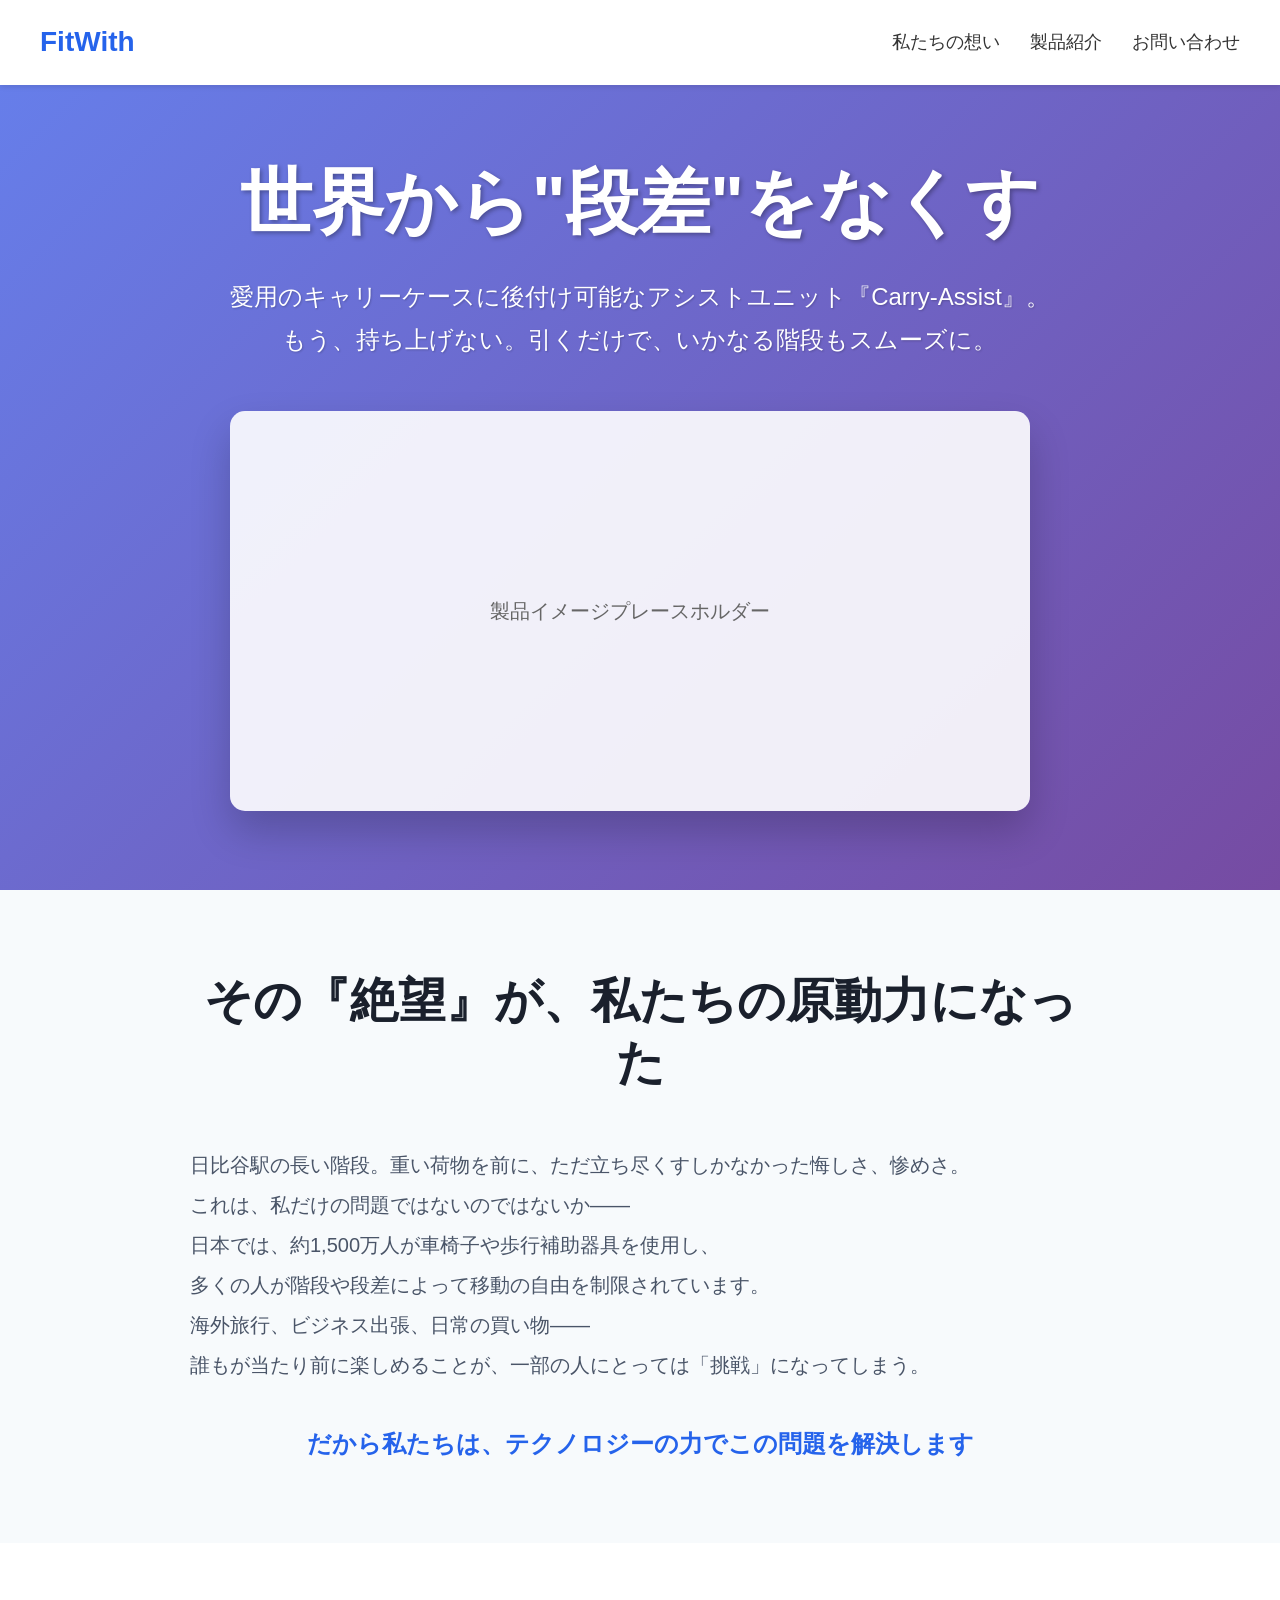
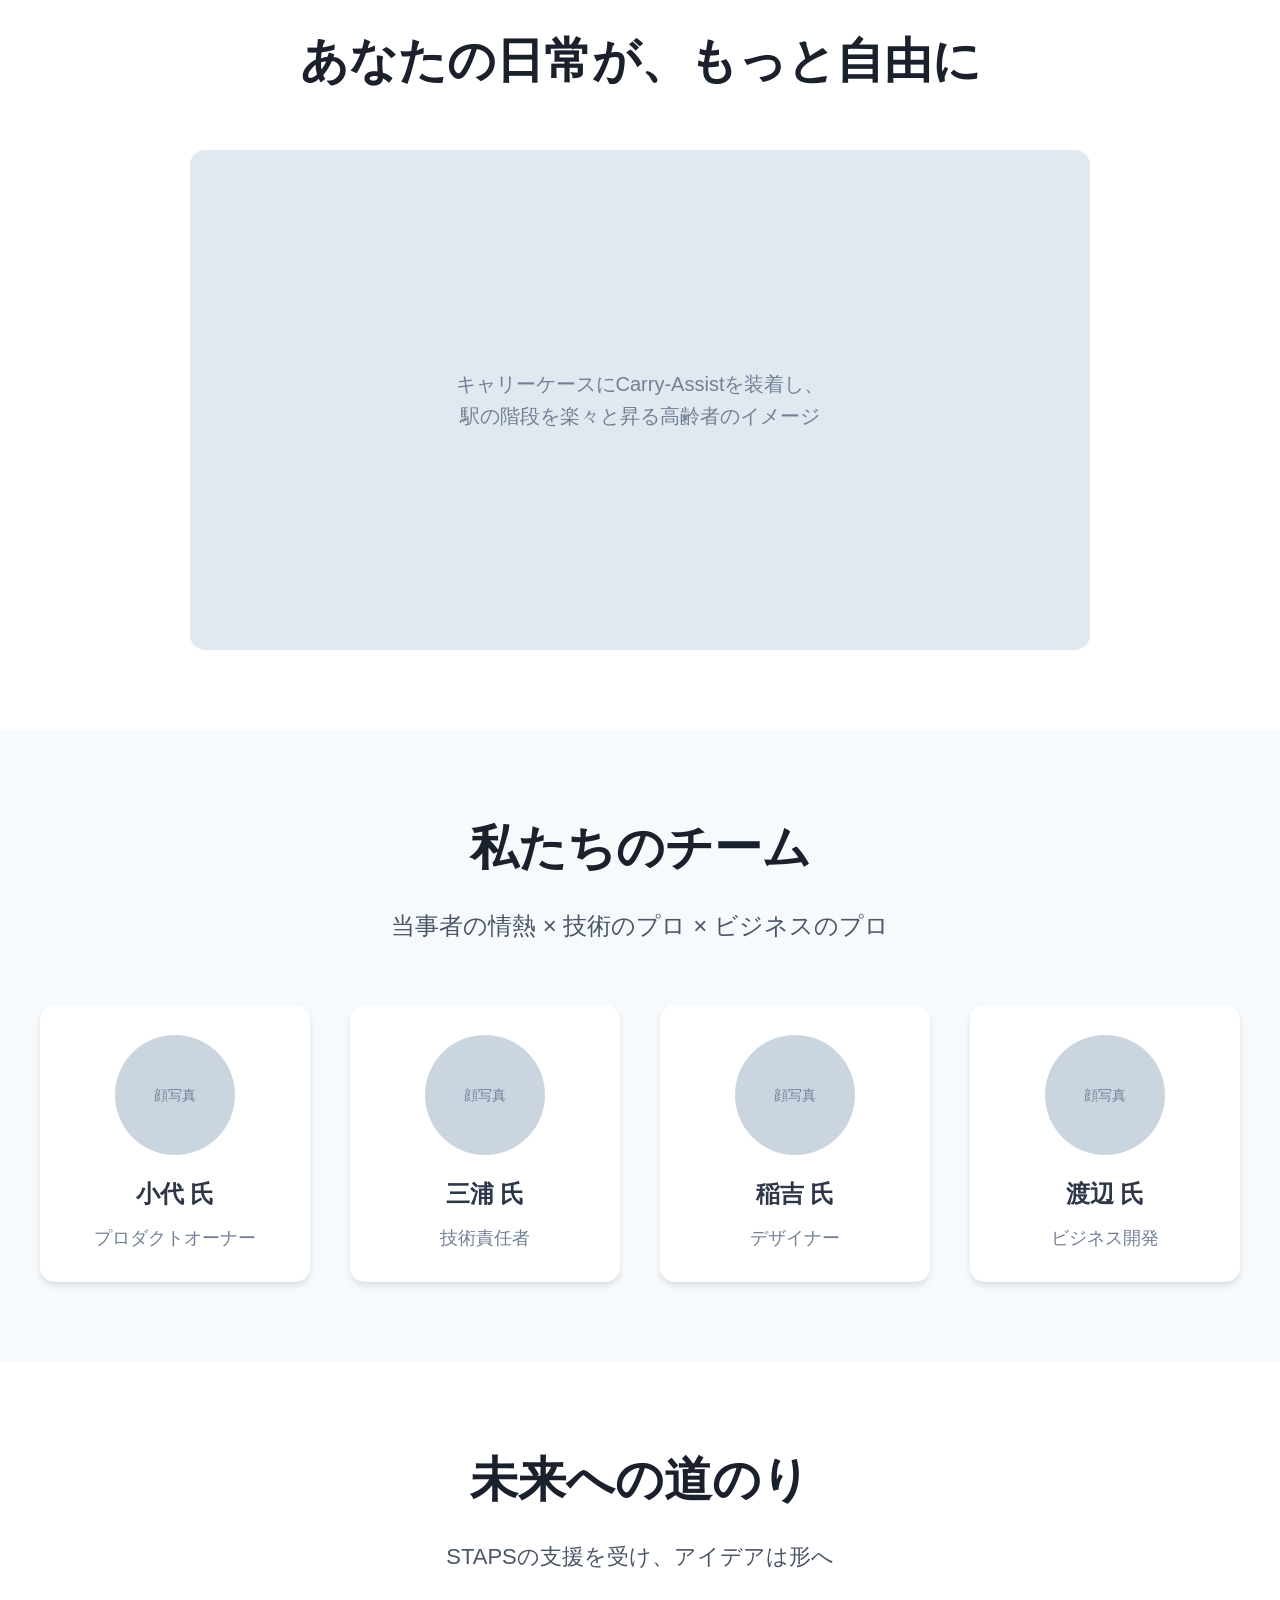
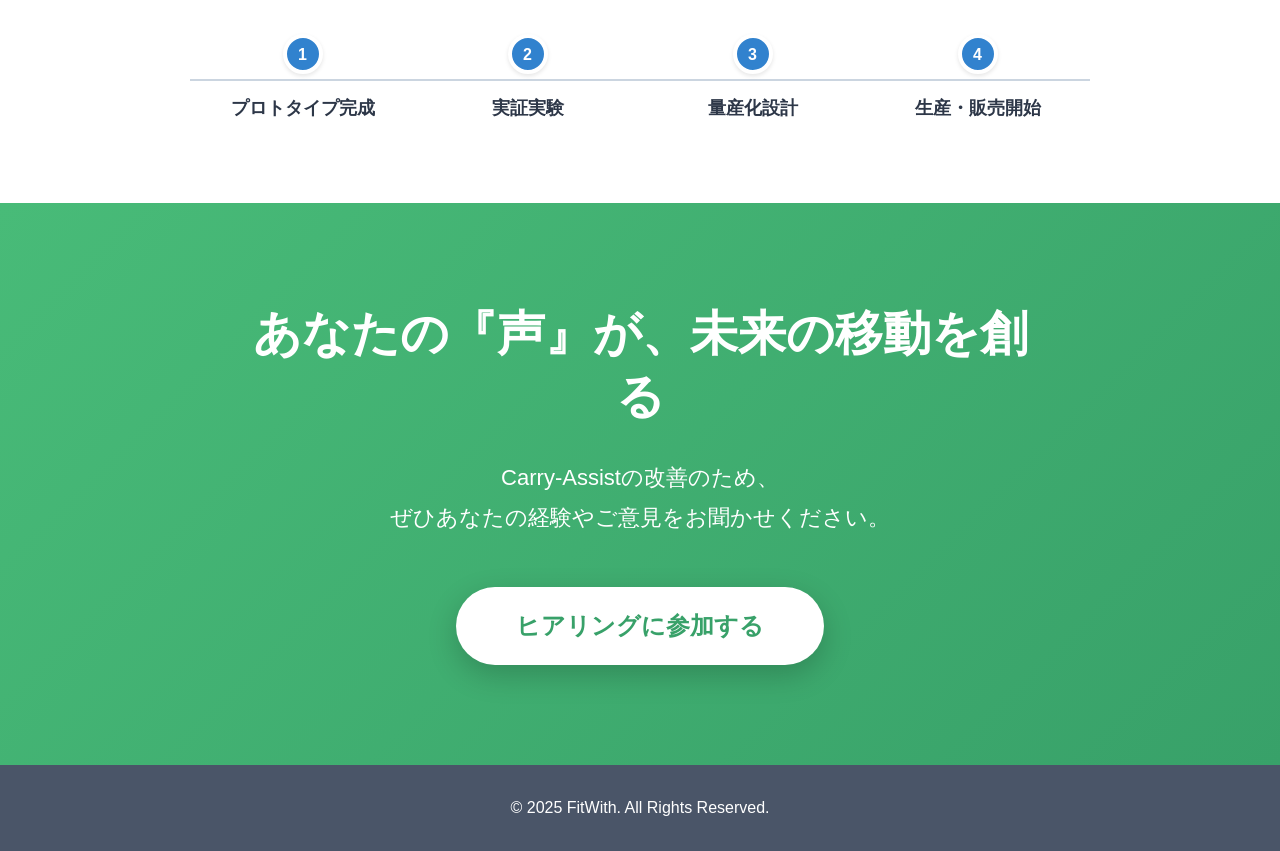
==== index.html @ 99dbca78 "初回コミット: FitWith Carry-Assistプロトタイプサイト完成 - ペーパープロトタイピング用の静的HTMLサイトを作成 - 9つのセクションを実装（ヒーロー、課題提起、使用イメージ、" ====
<!DOCTYPE html>
<html lang="ja">
<head>
    <meta charset="UTF-8">
    <meta name="viewport" content="width=device-width, initial-scale=1.0">
    <meta name="description" content="FitWith Carry-Assist - 階段や段差の移動を安全にサポートする革新的なソリューション">
    <meta name="keywords" content="FitWith, Carry-Assist, バリアフリー, 段差解消, 車椅子サポート">
    <title>FitWith - 世界から"段差"をなくす</title>
    
    <style>
        /* リセットCSS */
        * {
            margin: 0;
            padding: 0;
            box-sizing: border-box;
        }
        
        body {
            font-family: 'Helvetica Neue', Arial, 'Hiragino Sans', sans-serif;
            line-height: 1.6;
            color: #333;
        }
        
        /* ヘッダースタイル */
        header {
            background-color: #ffffff;
            padding: 20px 40px;
            box-shadow: 0 2px 5px rgba(0, 0, 0, 0.1);
            position: fixed;
            width: 100%;
            top: 0;
            z-index: 1000;
        }
        
        .header-container {
            max-width: 1200px;
            margin: 0 auto;
            display: flex;
            justify-content: space-between;
            align-items: center;
        }
        
        .logo {
            font-size: 28px;
            font-weight: bold;
            color: #2563eb;
            text-decoration: none;
        }
        
        nav ul {
            list-style: none;
            display: flex;
            gap: 30px;
        }
        
        nav a {
            text-decoration: none;
            color: #333;
            font-size: 18px;
            transition: color 0.3s;
        }
        
        nav a:hover {
            color: #2563eb;
        }
        
        /* メインコンテンツの余白（ヘッダー分） */
        main {
            margin-top: 80px;
        }
        
        /* フッタースタイル */
        footer {
            background-color: #4a5568;
            color: #ffffff;
            text-align: center;
            padding: 30px 20px;
            font-size: 16px;
        }
        
        /* ヒーローセクションスタイル */
        .hero {
            min-height: 90vh;
            display: flex;
            flex-direction: column;
            justify-content: center;
            align-items: center;
            text-align: center;
            padding: 60px 20px;
            background: linear-gradient(135deg, #667eea 0%, #764ba2 100%);
            position: relative;
            overflow: hidden;
        }
        
        .hero-content {
            max-width: 900px;
            z-index: 2;
            position: relative;
        }
        
        .hero-title {
            font-size: 72px;
            font-weight: bold;
            color: #ffffff;
            margin-bottom: 30px;
            line-height: 1.2;
            text-shadow: 2px 2px 4px rgba(0, 0, 0, 0.3);
        }
        
        .hero-subtitle {
            font-size: 24px;
            color: #ffffff;
            line-height: 1.8;
            margin-bottom: 50px;
            text-shadow: 1px 1px 2px rgba(0, 0, 0, 0.2);
        }
        
        .hero-image {
            width: 100%;
            max-width: 800px;
            height: 400px;
            background-color: rgba(255, 255, 255, 0.9);
            border-radius: 15px;
            display: flex;
            align-items: center;
            justify-content: center;
            font-size: 20px;
            color: #666;
            box-shadow: 0 20px 40px rgba(0, 0, 0, 0.2);
        }
        
        /* 課題提起セクションスタイル */
        .problem {
            padding: 80px 20px;
            background-color: #f7fafc;
        }
        
        .problem-container {
            max-width: 900px;
            margin: 0 auto;
            text-align: center;
        }
        
        .problem-title {
            font-size: 48px;
            font-weight: bold;
            color: #1a202c;
            margin-bottom: 50px;
            line-height: 1.3;
        }
        
        .problem-story {
            font-size: 20px;
            line-height: 2;
            color: #4a5568;
            margin-bottom: 30px;
            text-align: left;
        }
        
        .problem-highlight {
            font-size: 24px;
            font-weight: bold;
            color: #2563eb;
            margin-top: 40px;
            text-align: center;
        }
        
        /* レスポンシブデザイン */
        @media (max-width: 768px) {
            .header-container {
                flex-direction: column;
                gap: 15px;
            }
            
            nav ul {
                flex-direction: column;
                text-align: center;
                gap: 15px;
            }
            
            main {
                margin-top: 150px;
            }
            
            .hero-title {
                font-size: 42px;
            }
            
            .hero-subtitle {
                font-size: 18px;
            }
            
            .hero-image {
                height: 250px;
            }
            
            .problem-title {
                font-size: 32px;
            }
            
            .problem-story {
                font-size: 18px;
            }
            
            .problem-highlight {
                font-size: 20px;
            }
        }
        
        /* 使用イメージセクションスタイル */
        .usage {
            padding: 80px 20px;
            background-color: #ffffff;
        }
        
        .usage-container {
            max-width: 1000px;
            margin: 0 auto;
            text-align: center;
        }
        
        .usage-title {
            font-size: 48px;
            font-weight: bold;
            color: #1a202c;
            margin-bottom: 50px;
        }
        
        .usage-image {
            width: 100%;
            max-width: 900px;
            height: 500px;
            background-color: #e2e8f0;
            border-radius: 15px;
            display: flex;
            align-items: center;
            justify-content: center;
            font-size: 20px;
            color: #718096;
            margin: 0 auto;
        }
        
        /* チーム紹介セクションスタイル */
        .team {
            padding: 80px 20px;
            background-color: #f7fafc;
        }
        
        .team-container {
            max-width: 1200px;
            margin: 0 auto;
            text-align: center;
        }
        
        .team-title {
            font-size: 48px;
            font-weight: bold;
            color: #1a202c;
            margin-bottom: 20px;
        }
        
        .team-subtitle {
            font-size: 24px;
            color: #4a5568;
            margin-bottom: 60px;
        }
        
        .team-members {
            display: grid;
            grid-template-columns: repeat(auto-fit, minmax(250px, 1fr));
            gap: 40px;
            justify-content: center;
        }
        
        .member-card {
            background-color: #ffffff;
            padding: 30px 20px;
            border-radius: 15px;
            box-shadow: 0 4px 6px rgba(0, 0, 0, 0.1);
            transition: transform 0.3s;
        }
        
        .member-card:hover {
            transform: translateY(-5px);
        }
        
        .member-photo {
            width: 120px;
            height: 120px;
            background-color: #cbd5e0;
            border-radius: 50%;
            margin: 0 auto 20px;
            display: flex;
            align-items: center;
            justify-content: center;
            font-size: 14px;
            color: #718096;
        }
        
        .member-name {
            font-size: 24px;
            font-weight: bold;
            color: #2d3748;
            margin-bottom: 10px;
        }
        
        .member-role {
            font-size: 18px;
            color: #718096;
        }
        
        /* レスポンシブデザイン追加 */
        @media (max-width: 768px) {
            .usage-title,
            .team-title {
                font-size: 32px;
            }
            
            .usage-image {
                height: 300px;
            }
            
            .team-subtitle {
                font-size: 20px;
            }
            
            .team-members {
                grid-template-columns: 1fr;
            }
        }
        
        /* ロードマップセクションスタイル */
        .roadmap {
            padding: 80px 20px;
            background-color: #ffffff;
        }
        
        .roadmap-container {
            max-width: 1000px;
            margin: 0 auto;
            text-align: center;
        }
        
        .roadmap-title {
            font-size: 48px;
            font-weight: bold;
            color: #1a202c;
            margin-bottom: 20px;
        }
        
        .roadmap-subtitle {
            font-size: 22px;
            color: #4a5568;
            margin-bottom: 60px;
        }
        
        .timeline {
            display: flex;
            justify-content: space-between;
            align-items: center;
            position: relative;
            max-width: 900px;
            margin: 0 auto;
        }
        
        .timeline::before {
            content: '';
            position: absolute;
            top: 50%;
            left: 0;
            right: 0;
            height: 2px;
            background-color: #cbd5e0;
            z-index: 0;
        }
        
        .timeline-item {
            flex: 1;
            text-align: center;
            position: relative;
            z-index: 1;
        }
        
        .timeline-dot {
            width: 40px;
            height: 40px;
            background-color: #3182ce;
            border-radius: 50%;
            margin: 0 auto 20px;
            display: flex;
            align-items: center;
            justify-content: center;
            color: white;
            font-weight: bold;
            border: 4px solid #ffffff;
            box-shadow: 0 2px 4px rgba(0, 0, 0, 0.1);
        }
        
        .timeline-label {
            font-size: 18px;
            font-weight: bold;
            color: #2d3748;
        }
        
        /* CTAセクションスタイル */
        .cta {
            padding: 100px 20px;
            background: linear-gradient(135deg, #48bb78 0%, #38a169 100%);
            text-align: center;
        }
        
        .cta-container {
            max-width: 800px;
            margin: 0 auto;
        }
        
        .cta-title {
            font-size: 48px;
            font-weight: bold;
            color: #ffffff;
            margin-bottom: 30px;
            line-height: 1.3;
        }
        
        .cta-message {
            font-size: 22px;
            color: #ffffff;
            margin-bottom: 50px;
            line-height: 1.8;
        }
        
        .cta-button {
            display: inline-block;
            padding: 20px 60px;
            background-color: #ffffff;
            color: #38a169;
            font-size: 24px;
            font-weight: bold;
            text-decoration: none;
            border-radius: 50px;
            box-shadow: 0 10px 30px rgba(0, 0, 0, 0.2);
            transition: all 0.3s;
        }
        
        .cta-button:hover {
            transform: translateY(-3px);
            box-shadow: 0 15px 40px rgba(0, 0, 0, 0.3);
        }
        
        /* レスポンシブデザイン追加 */
        @media (max-width: 768px) {
            .roadmap-title,
            .cta-title {
                font-size: 32px;
            }
            
            .timeline {
                flex-direction: column;
                gap: 40px;
            }
            
            .timeline::before {
                top: 0;
                bottom: 0;
                left: 50%;
                width: 2px;
                height: auto;
            }
            
            .cta-message {
                font-size: 18px;
            }
            
            .cta-button {
                font-size: 20px;
                padding: 16px 40px;
            }
        }
    </style>
</head>
<body>
    <!-- 1. ヘッダー: ロゴとシンプルなナビゲーション -->
    <header>
        <div class="header-container">
            <a href="#" class="logo">FitWith</a>
            <nav>
                <ul>
                    <li><a href="#about">私たちの想い</a></li>
                    <li><a href="#product">製品紹介</a></li>
                    <li><a href="#contact">お問い合わせ</a></li>
                </ul>
            </nav>
        </div>
    </header>
    
    <main>
        <!-- 2. ヒーローセクション: 心を掴むキャッチコピーと製品コンセプトのビジュアル -->
        <section class="hero">
            <div class="hero-content">
                <h1 class="hero-title">世界から"段差"をなくす</h1>
                <p class="hero-subtitle">
                    愛用のキャリーケースに後付け可能なアシストユニット『Carry-Assist』。<br>
                    もう、持ち上げない。引くだけで、いかなる階段もスムーズに。
                </p>
                <div class="hero-image">
                    製品イメージプレースホルダー
                </div>
            </div>
        </section>
    
    <!-- 3. 課題提起セクション: 創業者の原体験を基に、ユーザーの共感を呼ぶストーリー -->
        <section class="problem" id="about">
            <div class="problem-container">
                <h2 class="problem-title">その『絶望』が、私たちの原動力になった</h2>
                <div class="problem-story">
                    <p>日比谷駅の長い階段。重い荷物を前に、ただ立ち尽くすしかなかった悔しさ、惨めさ。</p>
                    <p>これは、私だけの問題ではないのではないか――</p>
                    <p>日本では、約1,500万人が車椅子や歩行補助器具を使用し、</p>
                    <p>多くの人が階段や段差によって移動の自由を制限されています。</p>
                    <p>海外旅行、ビジネス出張、日常の買い物――</p>
                    <p>誰もが当たり前に楽しめることが、一部の人にとっては「挑戦」になってしまう。</p>
                </div>
                <p class="problem-highlight">だから私たちは、テクノロジーの力でこの問題を解決します</p>
            </div>
        </section>
    
    <!-- 4. ソリューション（製品紹介）セクション: 「Carry-Assist」の3つの主要な機能を分かりやすく紹介 -->
    
    <!-- 5. 使用イメージセクション: 製品がどのように使われるか想像できるイラストや画像の配置エリア -->
        <section class="usage">
            <div class="usage-container">
                <h2 class="usage-title">あなたの日常が、もっと自由に</h2>
                <div class="usage-image">
                    キャリーケースにCarry-Assistを装着し、<br>
                    駅の階段を楽々と昇る高齢者のイメージ
                </div>
            </div>
        </section>
    
    <!-- 6. チーム紹介セクション: プロジェクトチームの信頼性を示す -->
        <section class="team">
            <div class="team-container">
                <h2 class="team-title">私たちのチーム</h2>
                <p class="team-subtitle">当事者の情熱 × 技術のプロ × ビジネスのプロ</p>
                <div class="team-members">
                    <div class="member-card">
                        <div class="member-photo">顔写真</div>
                        <h3 class="member-name">小代 氏</h3>
                        <p class="member-role">プロダクトオーナー</p>
                    </div>
                    <div class="member-card">
                        <div class="member-photo">顔写真</div>
                        <h3 class="member-name">三浦 氏</h3>
                        <p class="member-role">技術責任者</p>
                    </div>
                    <div class="member-card">
                        <div class="member-photo">顔写真</div>
                        <h3 class="member-name">稲吉 氏</h3>
                        <p class="member-role">デザイナー</p>
                    </div>
                    <div class="member-card">
                        <div class="member-photo">顔写真</div>
                        <h3 class="member-name">渡辺 氏</h3>
                        <p class="member-role">ビジネス開発</p>
                    </div>
                </div>
            </div>
        </section>
    
    <!-- 7. ロードマップセクション: プロジェクトの将来性を示し、期待感を醸成する -->
        <section class="roadmap">
            <div class="roadmap-container">
                <h2 class="roadmap-title">未来への道のり</h2>
                <p class="roadmap-subtitle">STAPSの支援を受け、アイデアは形へ</p>
                <div class="timeline">
                    <div class="timeline-item">
                        <div class="timeline-dot">1</div>
                        <div class="timeline-label">プロトタイプ完成</div>
                    </div>
                    <div class="timeline-item">
                        <div class="timeline-dot">2</div>
                        <div class="timeline-label">実証実験</div>
                    </div>
                    <div class="timeline-item">
                        <div class="timeline-dot">3</div>
                        <div class="timeline-label">量産化設計</div>
                    </div>
                    <div class="timeline-item">
                        <div class="timeline-dot">4</div>
                        <div class="timeline-label">生産・販売開始</div>
                    </div>
                </div>
            </div>
        </section>
    
    <!-- 8. CTA（行動喚起）セクション: ユーザーヒアリングへの参加を促す -->
        <section class="cta" id="contact">
            <div class="cta-container">
                <h2 class="cta-title">あなたの『声』が、未来の移動を創る</h2>
                <p class="cta-message">
                    Carry-Assistの改善のため、<br>
                    ぜひあなたの経験やご意見をお聞かせください。
                </p>
                <a href="#" class="cta-button">ヒアリングに参加する</a>
            </div>
        </section>
    
    </main>
    
    <!-- 9. フッター: 基本情報の記載 -->
    <footer>
        <p>© 2025 FitWith. All Rights Reserved.</p>
    </footer>
    
</body>
</html>
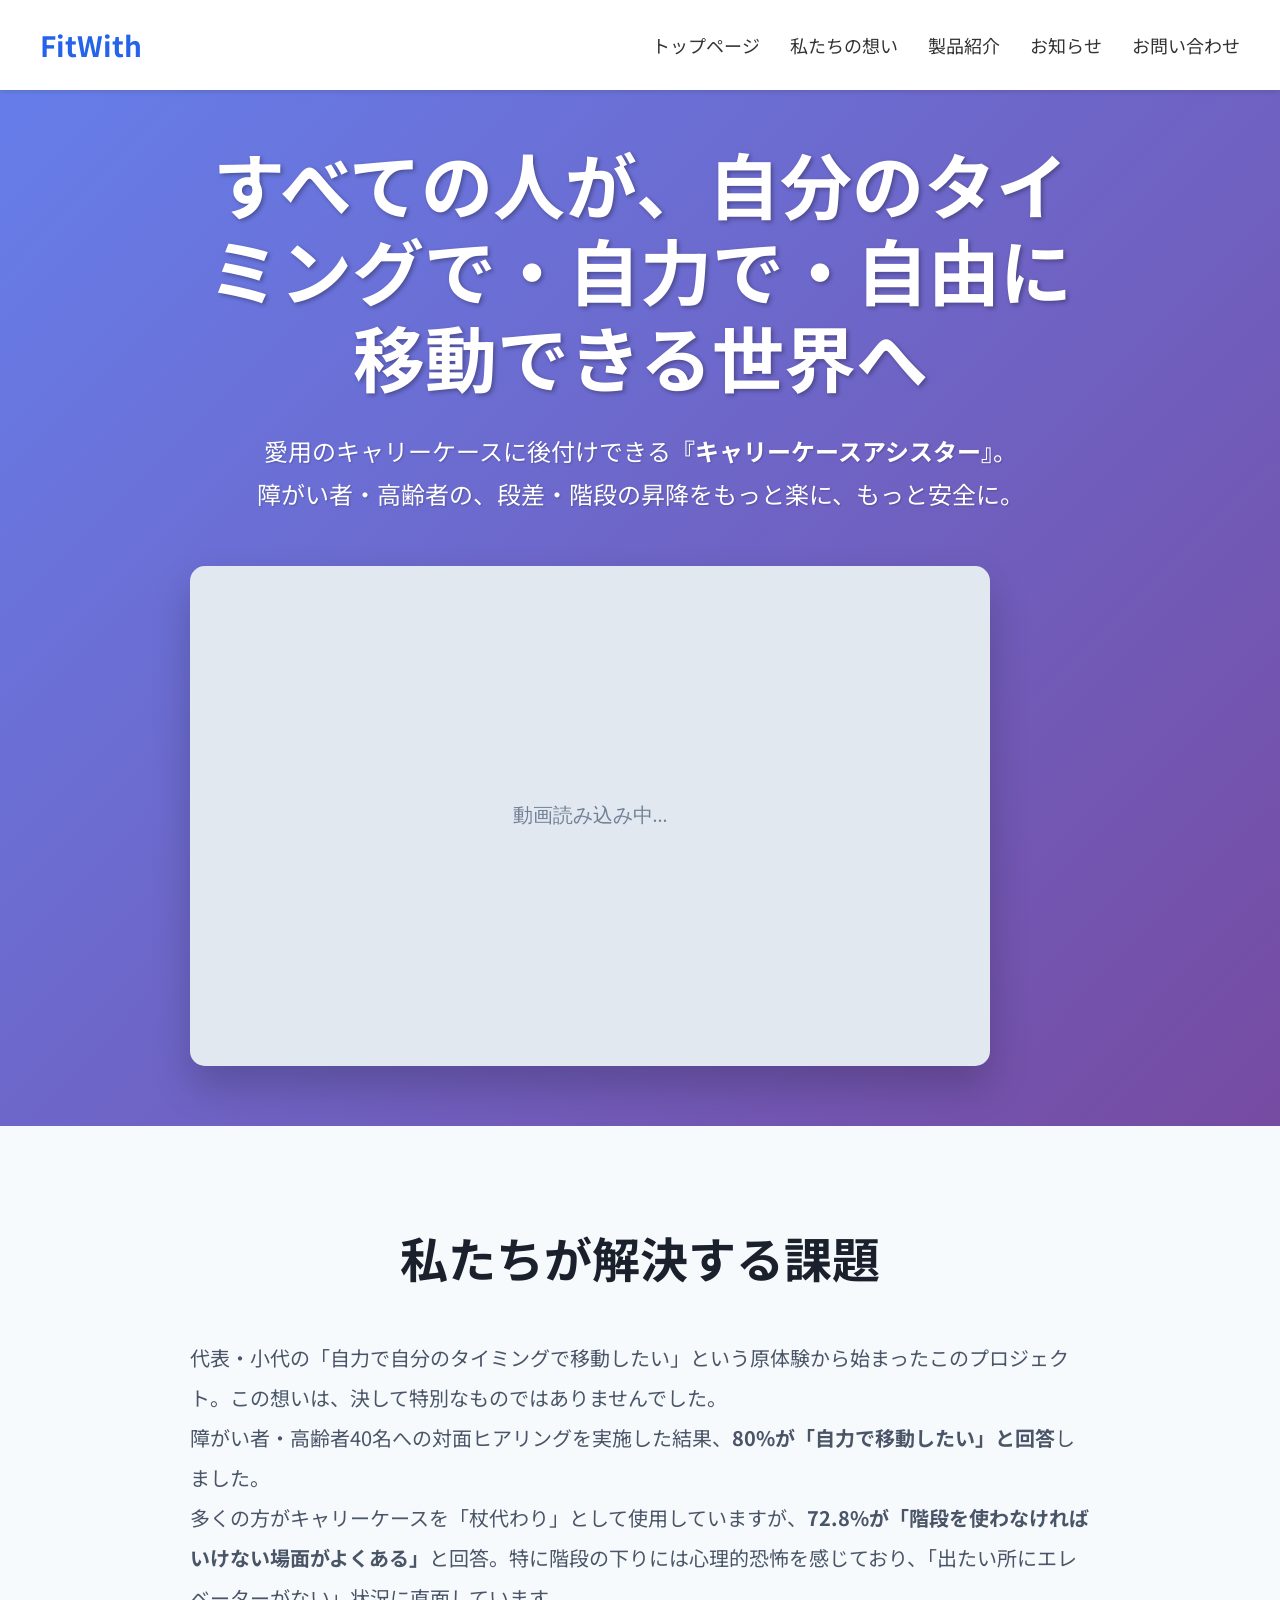
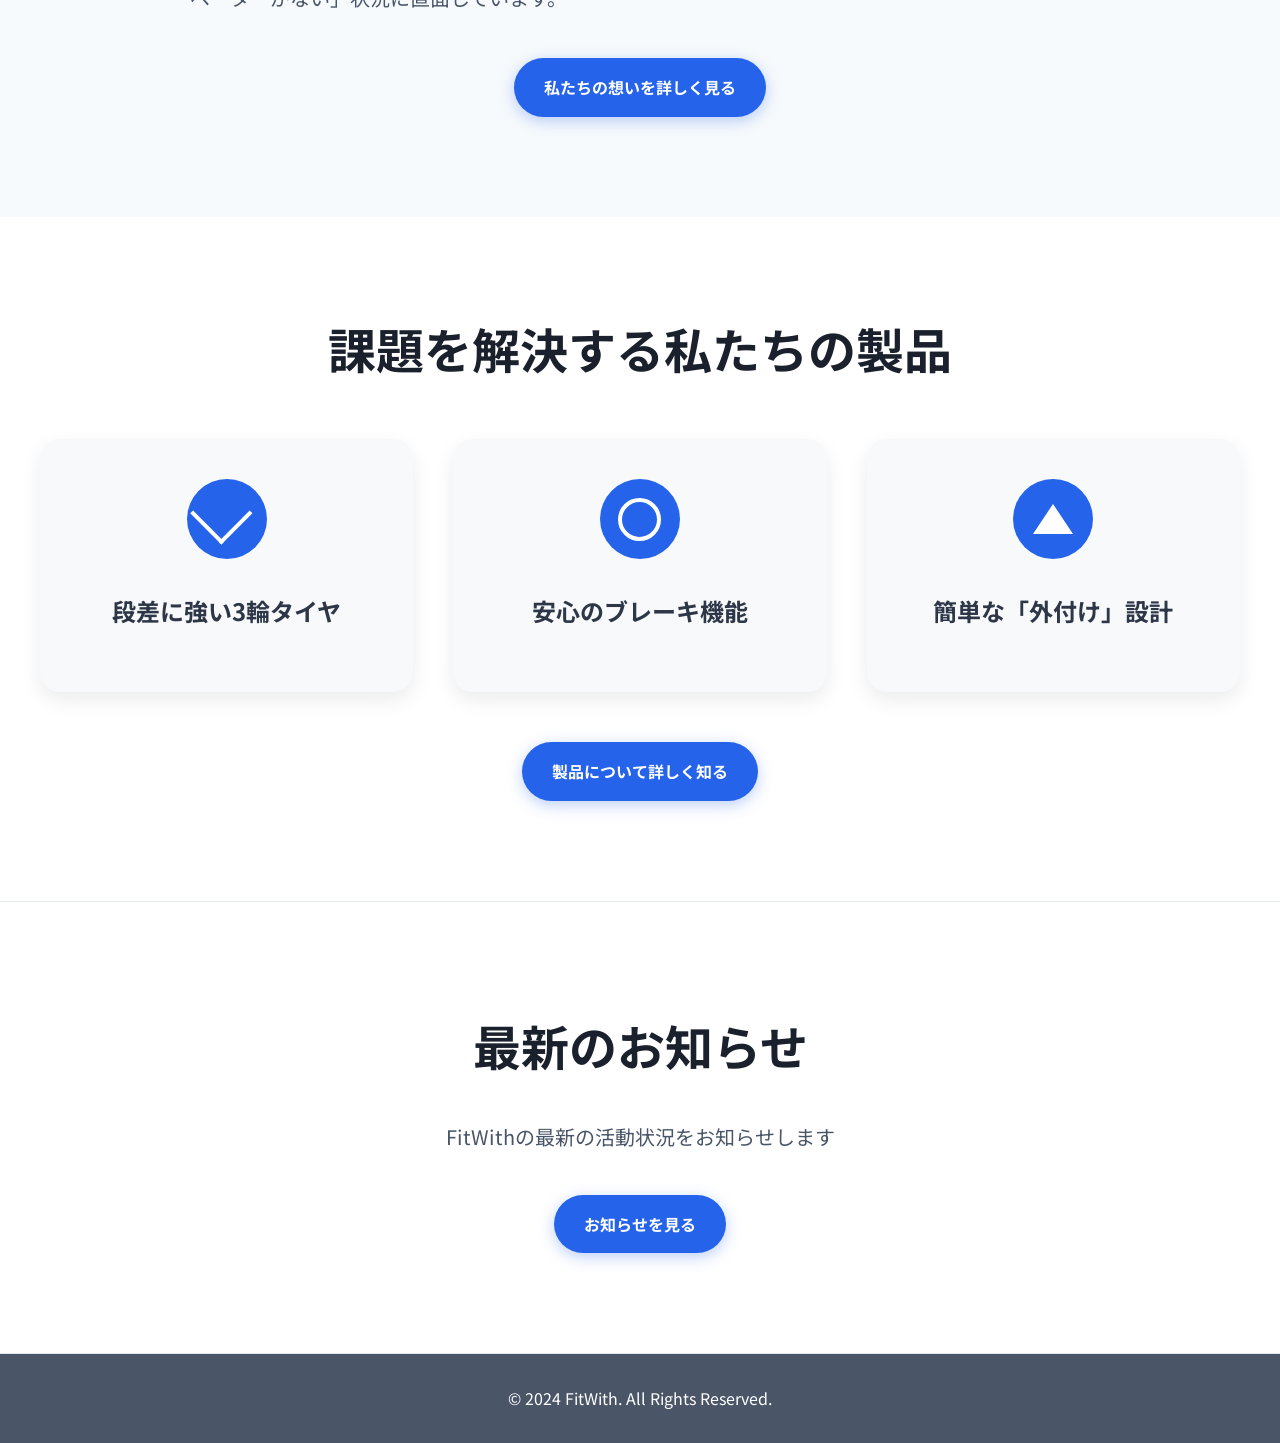
==== commit 914237af: "FitWithコーポレートサイト完全リニューアル: モダン5ページ構成に移行 ### 主要な更新内容 - **5ページ構成**: index.html + mission/product/news/c" ====
--- a/index.html
+++ b/index.html
@@ -5,7 +5,11 @@
     <meta name="viewport" content="width=device-width, initial-scale=1.0">
     <meta name="description" content="FitWith Carry-Assist - 階段や段差の移動を安全にサポートする革新的なソリューション">
     <meta name="keywords" content="FitWith, Carry-Assist, バリアフリー, 段差解消, 車椅子サポート">
-    <title>FitWith - 世界から"段差"をなくす</title>
+    <title>FitWith - すべての人が、自由に移動できる世界へ</title>
+
+    <link rel="preconnect" href="https://fonts.googleapis.com">
+    <link rel="preconnect" href="https://fonts.gstatic.com" crossorigin>
+    <link href="https://fonts.googleapis.com/css2?family=Noto+Sans+JP:wght@400;700&display=swap" rel="stylesheet">
     
     <style>
         /* リセットCSS */
@@ -16,9 +20,10 @@
         }
         
         body {
-            font-family: 'Helvetica Neue', Arial, 'Hiragino Sans', sans-serif;
-            line-height: 1.6;
+            font-family: 'Noto Sans JP', sans-serif;
+            line-height: 1.8;
             color: #333;
+            background-color: #ffffff;
         }
         
         /* ヘッダースタイル */
@@ -62,6 +67,14 @@
         
         nav a:hover {
             color: #2563eb;
+            transform: scale(1.05);
+        }
+
+        nav a {
+            text-decoration: none;
+            color: #333;
+            font-size: 18px;
+            transition: color 0.3s, transform 0.3s;
         }
         
         /* メインコンテンツの余白（ヘッダー分） */
@@ -131,7 +144,7 @@
         
         /* 課題提起セクションスタイル */
         .problem {
-            padding: 80px 20px;
+            padding: 100px 20px;
             background-color: #f7fafc;
         }
         
@@ -453,12 +466,12 @@
             .cta-title {
                 font-size: 32px;
             }
-            
+
             .timeline {
                 flex-direction: column;
                 gap: 40px;
             }
-            
+
             .timeline::before {
                 top: 0;
                 bottom: 0;
@@ -466,14 +479,215 @@
                 width: 2px;
                 height: auto;
             }
-            
+
             .cta-message {
                 font-size: 18px;
             }
-            
+
             .cta-button {
                 font-size: 20px;
                 padding: 16px 40px;
+            }
+        }
+
+        /* プロダクトセクションスタイル */
+        .product {
+            padding: 100px 20px;
+            background-color: #ffffff;
+        }
+
+        .product-container {
+            max-width: 1200px;
+            margin: 0 auto;
+            text-align: center;
+        }
+
+        .product-title {
+            font-size: 48px;
+            font-weight: bold;
+            color: #1a202c;
+            margin-bottom: 60px;
+            line-height: 1.3;
+        }
+
+        .product-features {
+            display: grid;
+            grid-template-columns: repeat(auto-fit, minmax(320px, 1fr));
+            gap: 40px;
+            margin: 0 auto;
+        }
+
+        .feature-card {
+            background-color: #f8f9fa;
+            padding: 40px 30px;
+            border-radius: 20px;
+            box-shadow: 0 8px 20px rgba(0, 0, 0, 0.08);
+            transition: transform 0.3s, box-shadow 0.3s;
+        }
+
+        .feature-card:hover {
+            transform: translateY(-8px);
+            box-shadow: 0 12px 30px rgba(0, 0, 0, 0.12);
+        }
+
+        .feature-icon {
+            width: 80px;
+            height: 80px;
+            margin: 0 auto 30px;
+            display: flex;
+            align-items: center;
+            justify-content: center;
+            background-color: #2563eb;
+            border-radius: 50%;
+        }
+
+        .feature-icon-stairs::before {
+            content: '';
+            display: block;
+            width: 40px;
+            height: 40px;
+            border-left: 4px solid white;
+            border-bottom: 4px solid white;
+            transform: rotate(-45deg) translateY(-8px);
+        }
+
+        .feature-icon-attach::before {
+            content: '';
+            display: block;
+            width: 35px;
+            height: 35px;
+            border: 4px solid white;
+            border-radius: 50%;
+            position: relative;
+        }
+
+        .feature-icon-attach::after {
+            content: '';
+            display: block;
+            width: 20px;
+            height: 20px;
+            border: 4px solid white;
+            border-radius: 50%;
+            position: absolute;
+            right: -10px;
+            top: 7px;
+        }
+
+        .feature-icon-design::before {
+            content: '';
+            display: block;
+            width: 0;
+            height: 0;
+            border-left: 20px solid transparent;
+            border-right: 20px solid transparent;
+            border-bottom: 30px solid white;
+            position: relative;
+        }
+
+        .feature-icon-design::after {
+            content: '';
+            display: block;
+            width: 30px;
+            height: 4px;
+            background-color: white;
+            position: absolute;
+            bottom: -15px;
+            left: -15px;
+        }
+
+        .feature-title {
+            font-size: 24px;
+            font-weight: bold;
+            color: #2d3748;
+            margin-bottom: 20px;
+        }
+
+        .feature-description {
+            font-size: 18px;
+            line-height: 1.8;
+            color: #4a5568;
+        }
+
+        @media (max-width: 768px) {
+            .product-title {
+                font-size: 32px;
+            }
+
+            .product-features {
+                grid-template-columns: 1fr;
+            }
+
+            .feature-title {
+                font-size: 20px;
+            }
+
+            .feature-description {
+                font-size: 16px;
+            }
+        }
+
+        /* スクロールアニメーション */
+        .fade-in {
+            opacity: 0;
+            transform: translateY(30px);
+            transition: opacity 0.8s ease-out, transform 0.8s ease-out;
+        }
+        .fade-in.is-visible {
+            opacity: 1;
+            transform: translateY(0);
+        }
+
+        /* ニュースハイライトセクション */
+        .news-highlight {
+            padding: 100px 20px;
+            background-color: #ffffff;
+            border-top: 1px solid #e2e8f0;
+            border-bottom: 1px solid #e2e8f0;
+        }
+
+        /* 証言（お客様の声）セクションスタイル */
+        .testimonials {
+            display: grid;
+            grid-template-columns: repeat(auto-fit, minmax(300px, 1fr));
+            gap: 30px;
+            margin: 40px auto;
+            max-width: 1000px;
+        }
+
+        .testimonial-card {
+            background-color: #f8f9fa;
+            padding: 30px;
+            border-radius: 15px;
+            box-shadow: 0 4px 15px rgba(0, 0, 0, 0.1);
+            text-align: center;
+            transition: transform 0.3s;
+        }
+
+        .testimonial-card:hover {
+            transform: translateY(-5px);
+        }
+
+        .testimonial-quote {
+            font-size: 20px;
+            font-weight: bold;
+            color: #2d3748;
+            margin-bottom: 15px;
+            line-height: 1.6;
+        }
+
+        .testimonial-author {
+            font-size: 16px;
+            color: #718096;
+            font-style: italic;
+        }
+
+        @media (max-width: 768px) {
+            .testimonials {
+                grid-template-columns: 1fr;
+            }
+
+            .testimonial-quote {
+                font-size: 18px;
             }
         }
     </style>
@@ -485,9 +699,11 @@
             <a href="#" class="logo">FitWith</a>
             <nav>
                 <ul>
-                    <li><a href="#about">私たちの想い</a></li>
-                    <li><a href="#product">製品紹介</a></li>
-                    <li><a href="#contact">お問い合わせ</a></li>
+                    <li><a href="index.html">トップページ</a></li>
+                    <li><a href="mission.html">私たちの想い</a></li>
+                    <li><a href="product.html">製品紹介</a></li>
+                    <li><a href="news.html">お知らせ</a></li>
+                    <li><a href="contact.html">お問い合わせ</a></li>
                 </ul>
             </nav>
         </div>
@@ -497,111 +713,71 @@
         <!-- 2. ヒーローセクション: 心を掴むキャッチコピーと製品コンセプトのビジュアル -->
         <section class="hero">
             <div class="hero-content">
-                <h1 class="hero-title">世界から"段差"をなくす</h1>
+                <h1 class="hero-title">すべての人が、自分のタイミングで・自力で・自由に移動できる世界へ</h1>
                 <p class="hero-subtitle">
-                    愛用のキャリーケースに後付け可能なアシストユニット『Carry-Assist』。<br>
-                    もう、持ち上げない。引くだけで、いかなる階段もスムーズに。
+                    愛用のキャリーケースに後付けできる<strong>『キャリーケースアシスター』</strong>。<br>
+                    障がい者・高齢者の、段差・階段の昇降をもっと楽に、もっと安全に。
                 </p>
-                <div class="hero-image">
-                    製品イメージプレースホルダー
+                <div class="hero-video-container" style="position: relative; width: 100%; max-width: 800px; height: 500px; border-radius: 15px; overflow: hidden; box-shadow: 0 20px 40px rgba(0, 0, 0, 0.2);">
+                    <video
+                        autoplay
+                        muted
+                        loop
+                        playsinline
+                        style="width: 100%; height: 100%; object-fit: cover;"
+                        poster="data:image/svg+xml,%3Csvg xmlns='http://www.w3.org/2000/svg' viewBox='0 0 800 500'%3E%3Crect width='800' height='500' fill='%23e2e8f0'/%3E%3Ctext x='50%25' y='50%25' text-anchor='middle' dy='.3em' fill='%23718096' font-size='20'%3E動画読み込み中...%3C/text%3E%3C/svg%3E">
+                        <source src="videos/hero_demo.mp4" type="video/mp4">
+                        <div style="width: 100%; height: 100%; background-color: rgba(255, 255, 255, 0.9); display: flex; align-items: center; justify-content: center; font-size: 20px; color: #666;">プロトタイプの動作イメージ</div>
+                    </video>
                 </div>
             </div>
         </section>
     
     <!-- 3. 課題提起セクション: 創業者の原体験を基に、ユーザーの共感を呼ぶストーリー -->
-        <section class="problem" id="about">
+        <section class="problem fade-in" id="about">
             <div class="problem-container">
-                <h2 class="problem-title">その『絶望』が、私たちの原動力になった</h2>
+                <h2 class="problem-title">私たちが解決する課題</h2>
                 <div class="problem-story">
-                    <p>日比谷駅の長い階段。重い荷物を前に、ただ立ち尽くすしかなかった悔しさ、惨めさ。</p>
-                    <p>これは、私だけの問題ではないのではないか――</p>
-                    <p>日本では、約1,500万人が車椅子や歩行補助器具を使用し、</p>
-                    <p>多くの人が階段や段差によって移動の自由を制限されています。</p>
-                    <p>海外旅行、ビジネス出張、日常の買い物――</p>
-                    <p>誰もが当たり前に楽しめることが、一部の人にとっては「挑戦」になってしまう。</p>
+                    <p>代表・小代の「自力で自分のタイミングで移動したい」という原体験から始まったこのプロジェクト。この想いは、決して特別なものではありませんでした。</p>
+                    <p>障がい者・高齢者40名への対面ヒアリングを実施した結果、<strong>80%が「自力で移動したい」と回答</strong>しました。</p>
+                    <p>多くの方がキャリーケースを「杖代わり」として使用していますが、<strong>72.8%が「階段を使わなければいけない場面がよくある」</strong>と回答。特に階段の下りには心理的恐怖を感じており、「出たい所にエレベーターがない」状況に直面しています。</p>
                 </div>
-                <p class="problem-highlight">だから私たちは、テクノロジーの力でこの問題を解決します</p>
+                <div style="margin-top: 40px; text-align: center;">
+                    <a href="mission.html" style="display: inline-block; padding: 15px 30px; background-color: #2563eb; color: white; text-decoration: none; border-radius: 30px; font-weight: bold; transition: all 0.3s; box-shadow: 0 4px 15px rgba(37, 99, 235, 0.3);" onmouseover="this.style.transform='translateY(-2px)'" onmouseout="this.style.transform='translateY(0)'">私たちの想いを詳しく見る</a>
+                </div>
             </div>
         </section>
     
     <!-- 4. ソリューション（製品紹介）セクション: 「Carry-Assist」の3つの主要な機能を分かりやすく紹介 -->
-    
-    <!-- 5. 使用イメージセクション: 製品がどのように使われるか想像できるイラストや画像の配置エリア -->
-        <section class="usage">
-            <div class="usage-container">
-                <h2 class="usage-title">あなたの日常が、もっと自由に</h2>
-                <div class="usage-image">
-                    キャリーケースにCarry-Assistを装着し、<br>
-                    駅の階段を楽々と昇る高齢者のイメージ
+        <section class="product fade-in" id="product">
+            <div class="product-container">
+                <h2 class="product-title">課題を解決する私たちの製品</h2>
+                <div class="product-features">
+                    <div class="feature-card">
+                        <div class="feature-icon feature-icon-stairs"></div>
+                        <h3 class="feature-title">段差に強い3輪タイヤ</h3>
+                    </div>
+                    <div class="feature-card">
+                        <div class="feature-icon feature-icon-attach"></div>
+                        <h3 class="feature-title">安心のブレーキ機能</h3>
+                    </div>
+                    <div class="feature-card">
+                        <div class="feature-icon feature-icon-design"></div>
+                        <h3 class="feature-title">簡単な「外付け」設計</h3>
+                    </div>
+                </div>
+                <div style="margin-top: 50px; text-align: center;">
+                    <a href="product.html" style="display: inline-block; padding: 15px 30px; background-color: #2563eb; color: white; text-decoration: none; border-radius: 30px; font-weight: bold; transition: all 0.3s; box-shadow: 0 4px 15px rgba(37, 99, 235, 0.3);" onmouseover="this.style.transform='translateY(-2px)'" onmouseout="this.style.transform='translateY(0)'">製品について詳しく知る</a>
                 </div>
             </div>
         </section>
-    
-    <!-- 6. チーム紹介セクション: プロジェクトチームの信頼性を示す -->
-        <section class="team">
-            <div class="team-container">
-                <h2 class="team-title">私たちのチーム</h2>
-                <p class="team-subtitle">当事者の情熱 × 技術のプロ × ビジネスのプロ</p>
-                <div class="team-members">
-                    <div class="member-card">
-                        <div class="member-photo">顔写真</div>
-                        <h3 class="member-name">小代 氏</h3>
-                        <p class="member-role">プロダクトオーナー</p>
-                    </div>
-                    <div class="member-card">
-                        <div class="member-photo">顔写真</div>
-                        <h3 class="member-name">三浦 氏</h3>
-                        <p class="member-role">技術責任者</p>
-                    </div>
-                    <div class="member-card">
-                        <div class="member-photo">顔写真</div>
-                        <h3 class="member-name">稲吉 氏</h3>
-                        <p class="member-role">デザイナー</p>
-                    </div>
-                    <div class="member-card">
-                        <div class="member-photo">顔写真</div>
-                        <h3 class="member-name">渡辺 氏</h3>
-                        <p class="member-role">ビジネス開発</p>
-                    </div>
-                </div>
-            </div>
-        </section>
-    
-    <!-- 7. ロードマップセクション: プロジェクトの将来性を示し、期待感を醸成する -->
-        <section class="roadmap">
-            <div class="roadmap-container">
-                <h2 class="roadmap-title">未来への道のり</h2>
-                <p class="roadmap-subtitle">STAPSの支援を受け、アイデアは形へ</p>
-                <div class="timeline">
-                    <div class="timeline-item">
-                        <div class="timeline-dot">1</div>
-                        <div class="timeline-label">プロトタイプ完成</div>
-                    </div>
-                    <div class="timeline-item">
-                        <div class="timeline-dot">2</div>
-                        <div class="timeline-label">実証実験</div>
-                    </div>
-                    <div class="timeline-item">
-                        <div class="timeline-dot">3</div>
-                        <div class="timeline-label">量産化設計</div>
-                    </div>
-                    <div class="timeline-item">
-                        <div class="timeline-dot">4</div>
-                        <div class="timeline-label">生産・販売開始</div>
-                    </div>
-                </div>
-            </div>
-        </section>
-    
-    <!-- 8. CTA（行動喚起）セクション: ユーザーヒアリングへの参加を促す -->
-        <section class="cta" id="contact">
-            <div class="cta-container">
-                <h2 class="cta-title">あなたの『声』が、未来の移動を創る</h2>
-                <p class="cta-message">
-                    Carry-Assistの改善のため、<br>
-                    ぜひあなたの経験やご意見をお聞かせください。
-                </p>
-                <a href="#" class="cta-button">ヒアリングに参加する</a>
+
+    <!-- 5. お知らせセクション: 最新情報へのリンク -->
+        <section class="news-highlight fade-in">
+            <div style="max-width: 900px; margin: 0 auto; text-align: center;">
+                <h2 style="font-size: 48px; font-weight: bold; color: #1a202c; margin-bottom: 30px;">最新のお知らせ</h2>
+                <p style="font-size: 20px; color: #4a5568; margin-bottom: 40px;">FitWithの最新の活動状況をお知らせします</p>
+                <a href="news.html" style="display: inline-block; padding: 15px 30px; background-color: #2563eb; color: white; text-decoration: none; border-radius: 30px; font-weight: bold; transition: all 0.3s; box-shadow: 0 4px 15px rgba(37, 99, 235, 0.3);" onmouseover="this.style.transform='translateY(-2px)'" onmouseout="this.style.transform='translateY(0)'">お知らせを見る</a>
             </div>
         </section>
     
@@ -609,8 +785,25 @@
     
     <!-- 9. フッター: 基本情報の記載 -->
     <footer>
-        <p>© 2025 FitWith. All Rights Reserved.</p>
+        <p>© 2024 FitWith. All Rights Reserved.</p>
     </footer>
-    
+
+    <script>
+        document.addEventListener('DOMContentLoaded', function() {
+            const targets = document.querySelectorAll('.fade-in');
+            const observer = new IntersectionObserver((entries, observer) => {
+                entries.forEach(entry => {
+                    if (entry.isIntersecting) {
+                        entry.target.classList.add('is-visible');
+                        observer.unobserve(entry.target);
+                    }
+                });
+            }, { threshold: 0.1 });
+            targets.forEach(target => {
+                observer.observe(target);
+            });
+        });
+    </script>
+
 </body>
 </html>
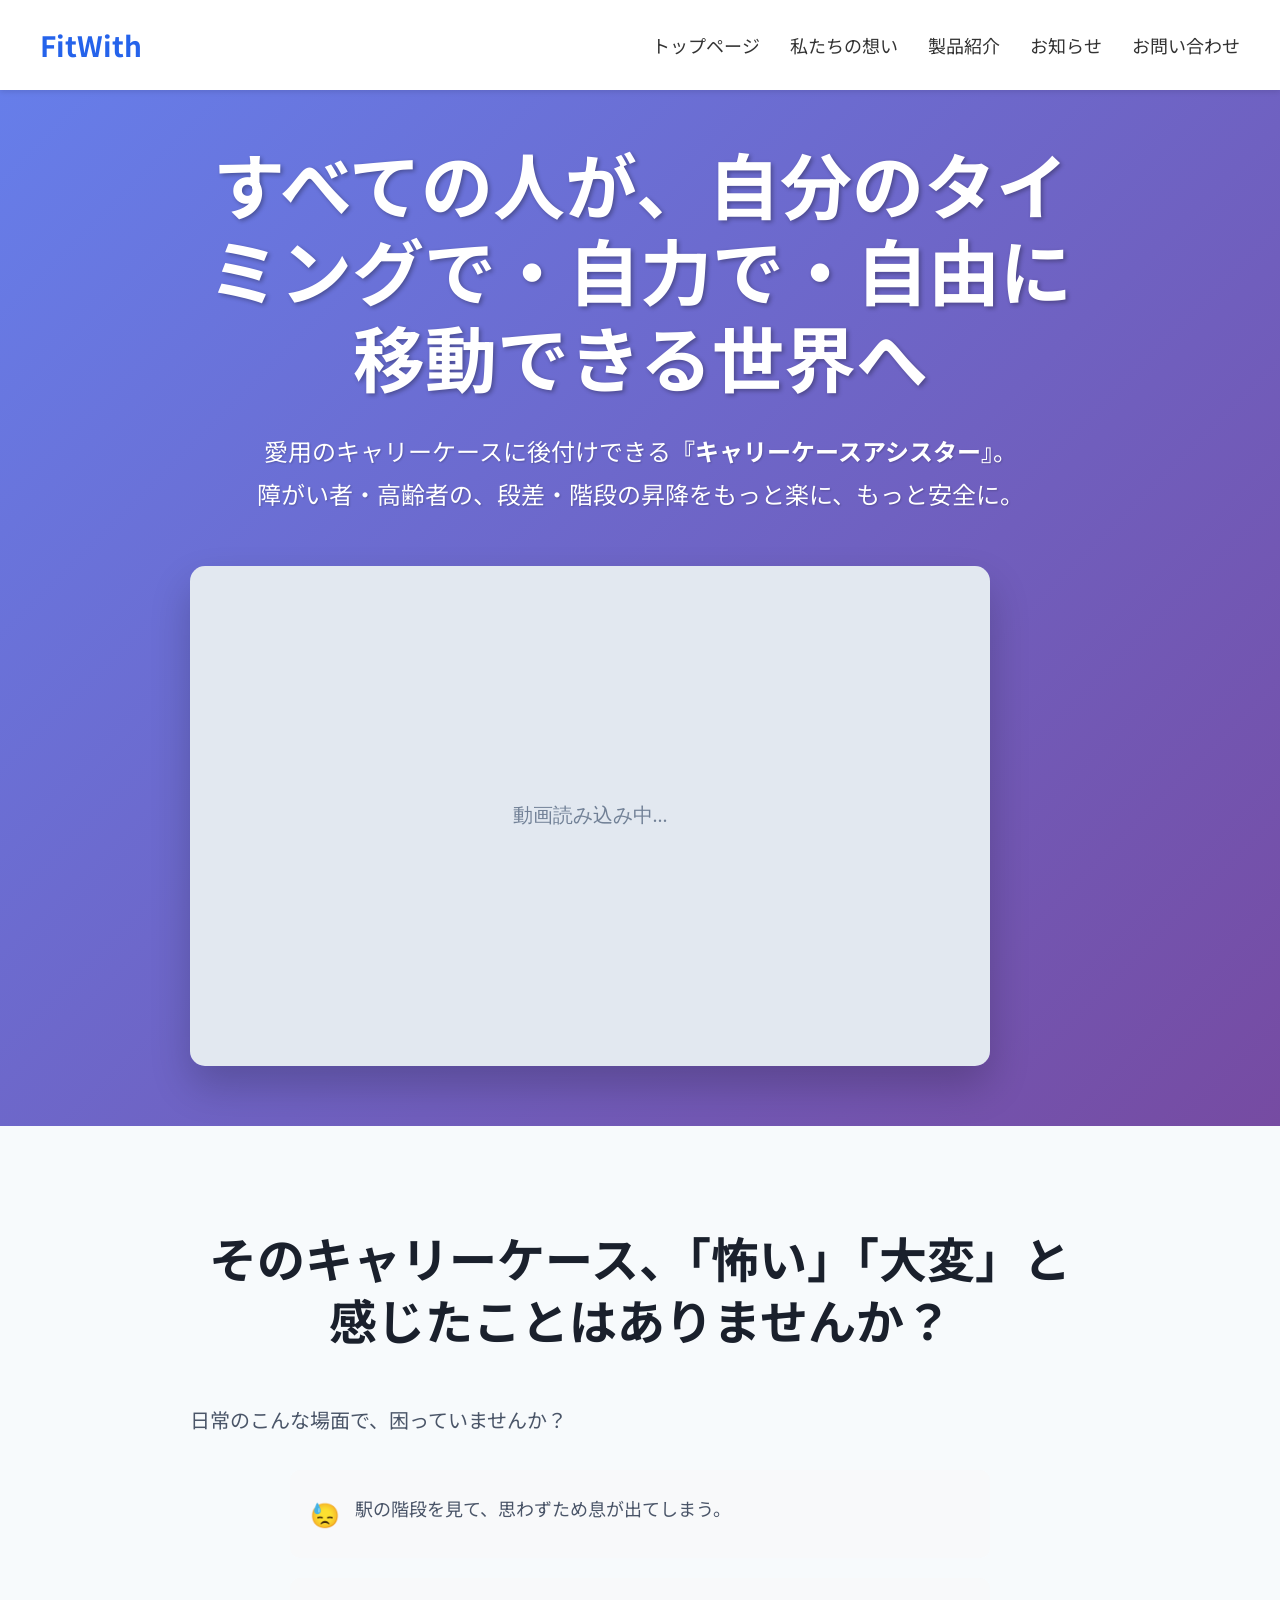
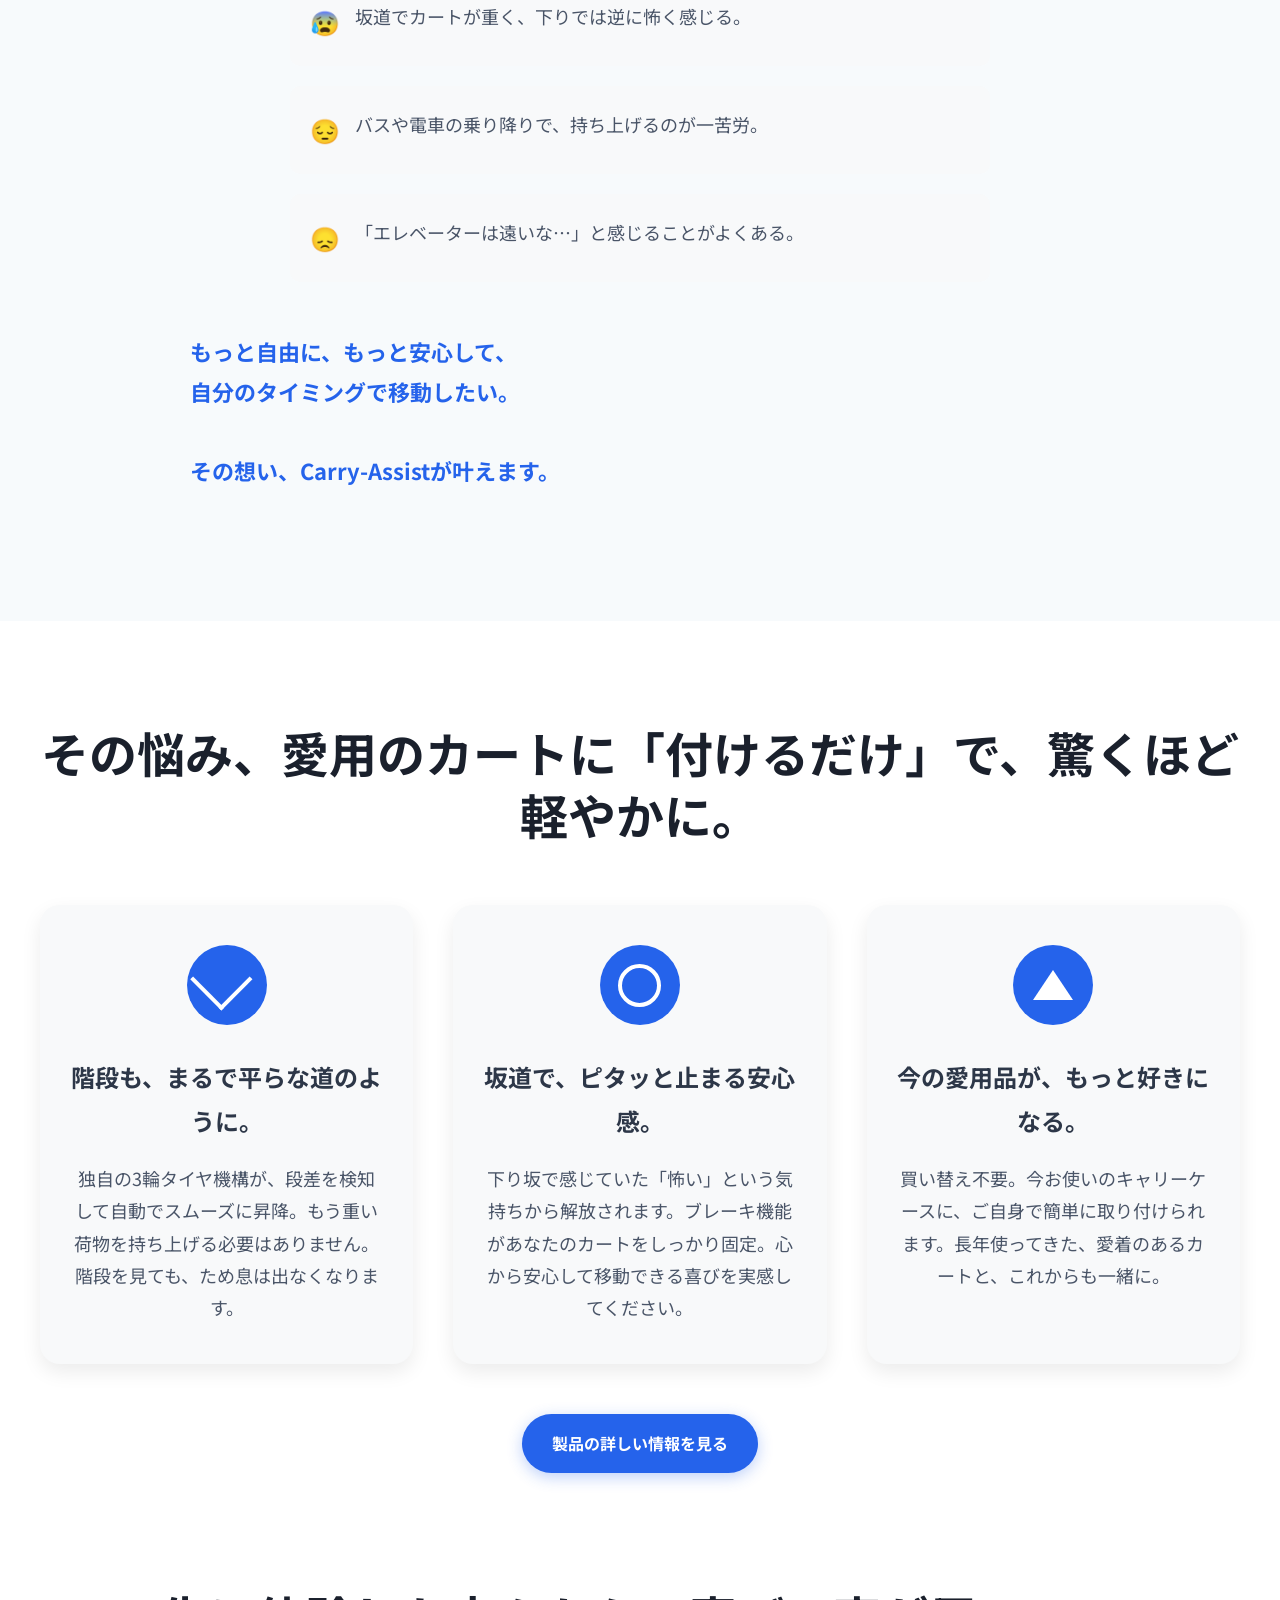
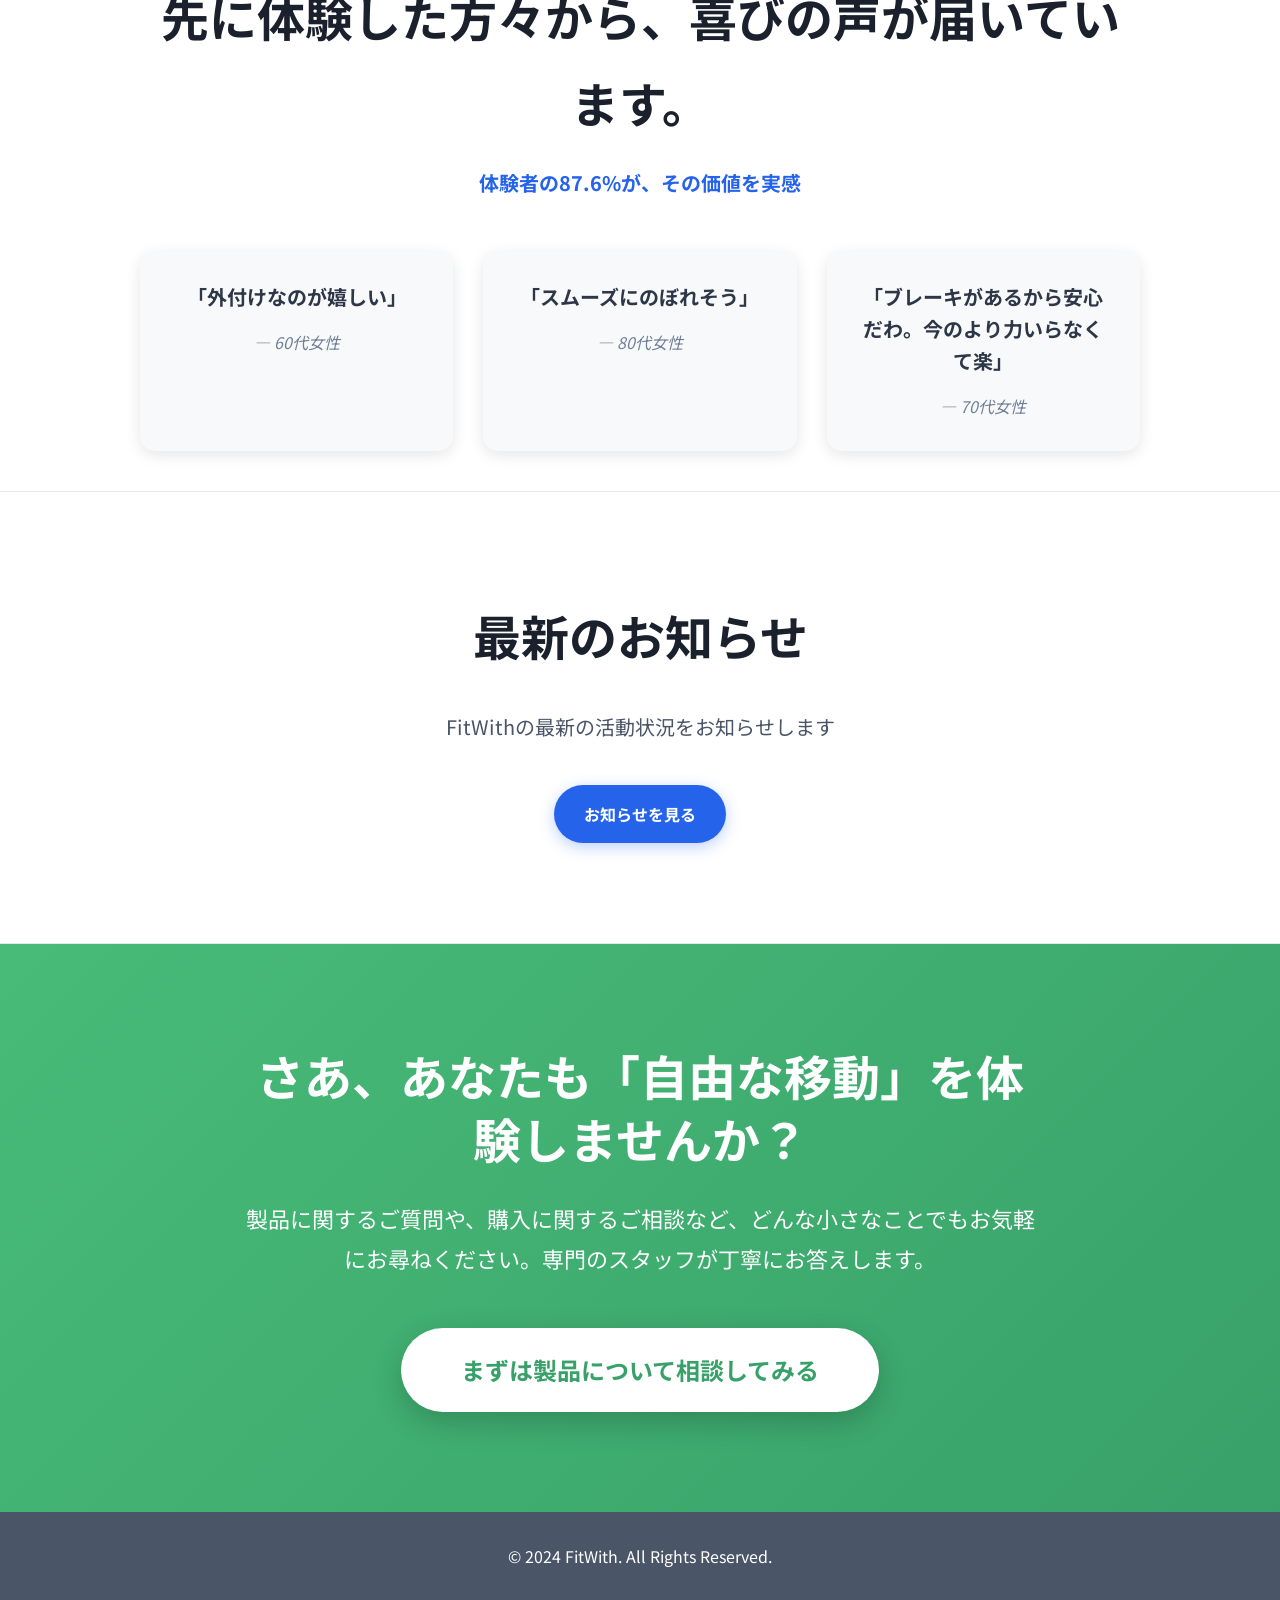
==== commit 8d9f1080: "ユーザー視点への大幅刷新: 投資家向けから顧客向けマーケティングサイトへ全面改修 - index.html: 課題提起を「悩みへの共感」に、ソリューションを「喜びの体験」に変更 - mission.h" ====
--- a/index.html
+++ b/index.html
@@ -733,46 +733,90 @@
             </div>
         </section>
     
-    <!-- 3. 課題提起セクション: 創業者の原体験を基に、ユーザーの共感を呼ぶストーリー -->
+    <!-- 3. 悩みへの共感セクション: ユーザーの日常の困りごとに寄り添う -->
         <section class="problem fade-in" id="about">
             <div class="problem-container">
-                <h2 class="problem-title">私たちが解決する課題</h2>
+                <h2 class="problem-title">そのキャリーケース、「怖い」「大変」と感じたことはありませんか？</h2>
                 <div class="problem-story">
-                    <p>代表・小代の「自力で自分のタイミングで移動したい」という原体験から始まったこのプロジェクト。この想いは、決して特別なものではありませんでした。</p>
-                    <p>障がい者・高齢者40名への対面ヒアリングを実施した結果、<strong>80%が「自力で移動したい」と回答</strong>しました。</p>
-                    <p>多くの方がキャリーケースを「杖代わり」として使用していますが、<strong>72.8%が「階段を使わなければいけない場面がよくある」</strong>と回答。特に階段の下りには心理的恐怖を感じており、「出たい所にエレベーターがない」状況に直面しています。</p>
-                </div>
-                <div style="margin-top: 40px; text-align: center;">
-                    <a href="mission.html" style="display: inline-block; padding: 15px 30px; background-color: #2563eb; color: white; text-decoration: none; border-radius: 30px; font-weight: bold; transition: all 0.3s; box-shadow: 0 4px 15px rgba(37, 99, 235, 0.3);" onmouseover="this.style.transform='translateY(-2px)'" onmouseout="this.style.transform='translateY(0)'">私たちの想いを詳しく見る</a>
+                    <p style="font-size: 20px; margin-bottom: 30px; color: #4a5568;">日常のこんな場面で、困っていませんか？</p>
+
+                    <div style="display: grid; gap: 20px; max-width: 700px; margin: 0 auto;">
+                        <div style="display: flex; align-items: start; gap: 15px; padding: 20px; background-color: #f8f9fa; border-radius: 10px;">
+                            <div style="font-size: 24px; min-width: 30px;">😓</div>
+                            <p style="margin: 0; font-size: 18px; text-align: left;">駅の階段を見て、思わずため息が出てしまう。</p>
+                        </div>
+
+                        <div style="display: flex; align-items: start; gap: 15px; padding: 20px; background-color: #f8f9fa; border-radius: 10px;">
+                            <div style="font-size: 24px; min-width: 30px;">😰</div>
+                            <p style="margin: 0; font-size: 18px; text-align: left;">坂道でカートが重く、下りでは逆に怖く感じる。</p>
+                        </div>
+
+                        <div style="display: flex; align-items: start; gap: 15px; padding: 20px; background-color: #f8f9fa; border-radius: 10px;">
+                            <div style="font-size: 24px; min-width: 30px;">😔</div>
+                            <p style="margin: 0; font-size: 18px; text-align: left;">バスや電車の乗り降りで、持ち上げるのが一苦労。</p>
+                        </div>
+
+                        <div style="display: flex; align-items: start; gap: 15px; padding: 20px; background-color: #f8f9fa; border-radius: 10px;">
+                            <div style="font-size: 24px; min-width: 30px;">😞</div>
+                            <p style="margin: 0; font-size: 18px; text-align: left;">「エレベーターは遠いな…」と感じることがよくある。</p>
+                        </div>
+                    </div>
+
+                    <p style="margin-top: 50px; font-size: 22px; font-weight: bold; color: #2563eb; line-height: 1.8;">もっと自由に、もっと安心して、<br>自分のタイミングで移動したい。<br><br>その想い、Carry-Assistが叶えます。</p>
                 </div>
             </div>
         </section>
     
-    <!-- 4. ソリューション（製品紹介）セクション: 「Carry-Assist」の3つの主要な機能を分かりやすく紹介 -->
+    <!-- 4. 喜びの体験セクション: ユーザーが得られる体験を強調 -->
         <section class="product fade-in" id="product">
             <div class="product-container">
-                <h2 class="product-title">課題を解決する私たちの製品</h2>
+                <h2 class="product-title">その悩み、愛用のカートに「付けるだけ」で、驚くほど軽やかに。</h2>
                 <div class="product-features">
                     <div class="feature-card">
                         <div class="feature-icon feature-icon-stairs"></div>
-                        <h3 class="feature-title">段差に強い3輪タイヤ</h3>
+                        <h3 class="feature-title">階段も、まるで平らな道のように。</h3>
+                        <p class="feature-description">独自の3輪タイヤ機構が、段差を検知して自動でスムーズに昇降。もう重い荷物を持ち上げる必要はありません。階段を見ても、ため息は出なくなります。</p>
                     </div>
                     <div class="feature-card">
                         <div class="feature-icon feature-icon-attach"></div>
-                        <h3 class="feature-title">安心のブレーキ機能</h3>
+                        <h3 class="feature-title">坂道で、ピタッと止まる安心感。</h3>
+                        <p class="feature-description">下り坂で感じていた「怖い」という気持ちから解放されます。ブレーキ機能があなたのカートをしっかり固定。心から安心して移動できる喜びを実感してください。</p>
                     </div>
                     <div class="feature-card">
                         <div class="feature-icon feature-icon-design"></div>
-                        <h3 class="feature-title">簡単な「外付け」設計</h3>
+                        <h3 class="feature-title">今の愛用品が、もっと好きになる。</h3>
+                        <p class="feature-description">買い替え不要。今お使いのキャリーケースに、ご自身で簡単に取り付けられます。長年使ってきた、愛着のあるカートと、これからも一緒に。</p>
                     </div>
                 </div>
                 <div style="margin-top: 50px; text-align: center;">
-                    <a href="product.html" style="display: inline-block; padding: 15px 30px; background-color: #2563eb; color: white; text-decoration: none; border-radius: 30px; font-weight: bold; transition: all 0.3s; box-shadow: 0 4px 15px rgba(37, 99, 235, 0.3);" onmouseover="this.style.transform='translateY(-2px)'" onmouseout="this.style.transform='translateY(0)'">製品について詳しく知る</a>
+                    <a href="product.html" style="display: inline-block; padding: 15px 30px; background-color: #2563eb; color: white; text-decoration: none; border-radius: 30px; font-weight: bold; transition: all 0.3s; box-shadow: 0 4px 15px rgba(37, 99, 235, 0.3);" onmouseover="this.style.transform='translateY(-2px)'" onmouseout="this.style.transform='translateY(0)'">製品の詳しい情報を見る</a>
                 </div>
             </div>
         </section>
 
-    <!-- 5. お知らせセクション: 最新情報へのリンク -->
+    <!-- 5. 顧客の声（Social Proof）セクション -->
+        <section class="testimonials-section fade-in">
+            <div style="max-width: 1000px; margin: 0 auto; text-align: center;">
+                <h2 style="font-size: 48px; font-weight: bold; color: #1a202c; margin-bottom: 20px;">先に体験した方々から、喜びの声が届いています。</h2>
+                <p style="font-size: 20px; color: #2563eb; font-weight: bold; margin-bottom: 50px;">体験者の87.6%が、その価値を実感</p>
+                <div class="testimonials">
+                    <div class="testimonial-card">
+                        <div class="testimonial-quote">「外付けなのが嬉しい」</div>
+                        <div class="testimonial-author">— 60代女性</div>
+                    </div>
+                    <div class="testimonial-card">
+                        <div class="testimonial-quote">「スムーズにのぼれそう」</div>
+                        <div class="testimonial-author">— 80代女性</div>
+                    </div>
+                    <div class="testimonial-card">
+                        <div class="testimonial-quote">「ブレーキがあるから安心だわ。今のより力いらなくて楽」</div>
+                        <div class="testimonial-author">— 70代女性</div>
+                    </div>
+                </div>
+            </div>
+        </section>
+
+    <!-- 6. お知らせセクション: 最新情報へのリンク -->
         <section class="news-highlight fade-in">
             <div style="max-width: 900px; margin: 0 auto; text-align: center;">
                 <h2 style="font-size: 48px; font-weight: bold; color: #1a202c; margin-bottom: 30px;">最新のお知らせ</h2>
@@ -780,7 +824,18 @@
                 <a href="news.html" style="display: inline-block; padding: 15px 30px; background-color: #2563eb; color: white; text-decoration: none; border-radius: 30px; font-weight: bold; transition: all 0.3s; box-shadow: 0 4px 15px rgba(37, 99, 235, 0.3);" onmouseover="this.style.transform='translateY(-2px)'" onmouseout="this.style.transform='translateY(0)'">お知らせを見る</a>
             </div>
         </section>
-    
+
+    <!-- 7. CTA（お問い合わせ）セクション -->
+        <section class="cta fade-in">
+            <div class="cta-container">
+                <h2 class="cta-title">さあ、あなたも「自由な移動」を体験しませんか？</h2>
+                <p class="cta-message">
+                    製品に関するご質問や、購入に関するご相談など、どんな小さなことでもお気軽にお尋ねください。専門のスタッフが丁寧にお答えします。
+                </p>
+                <a href="contact.html" class="cta-button">まずは製品について相談してみる</a>
+            </div>
+        </section>
+
     </main>
     
     <!-- 9. フッター: 基本情報の記載 -->
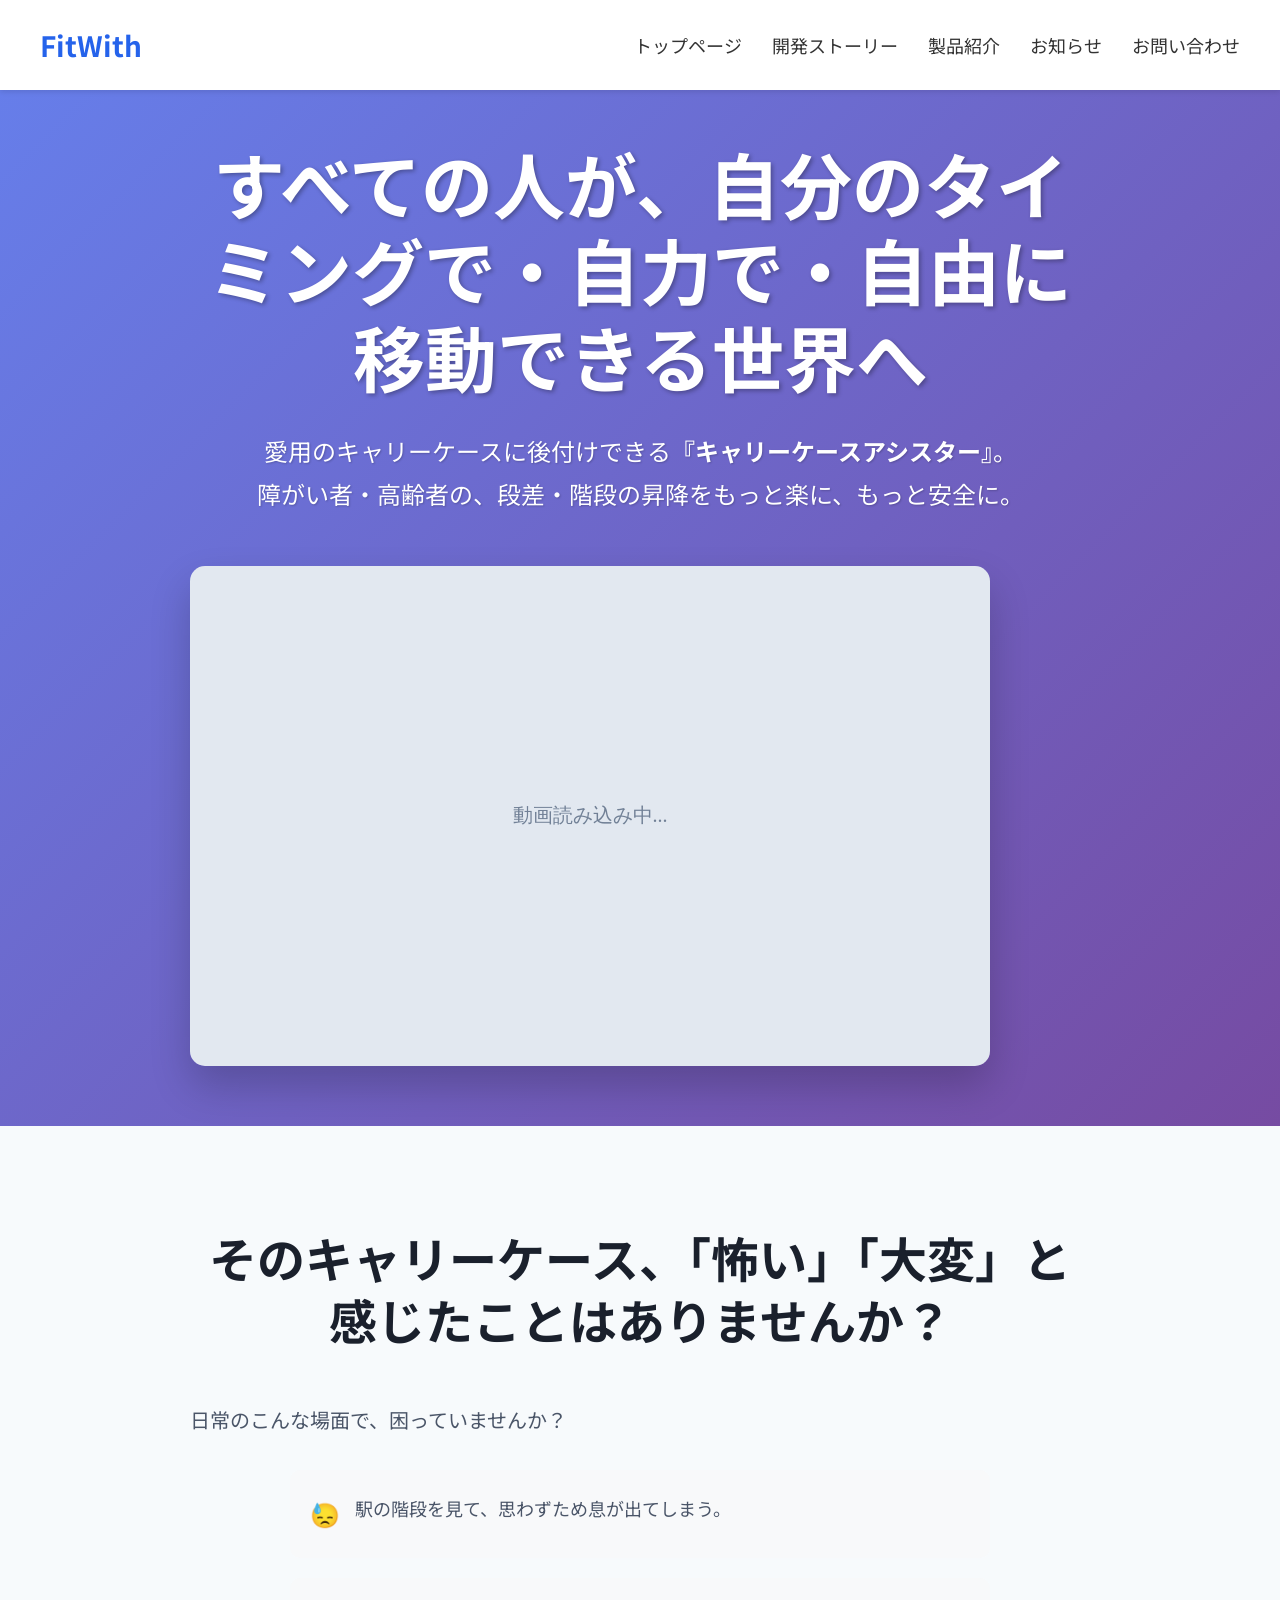
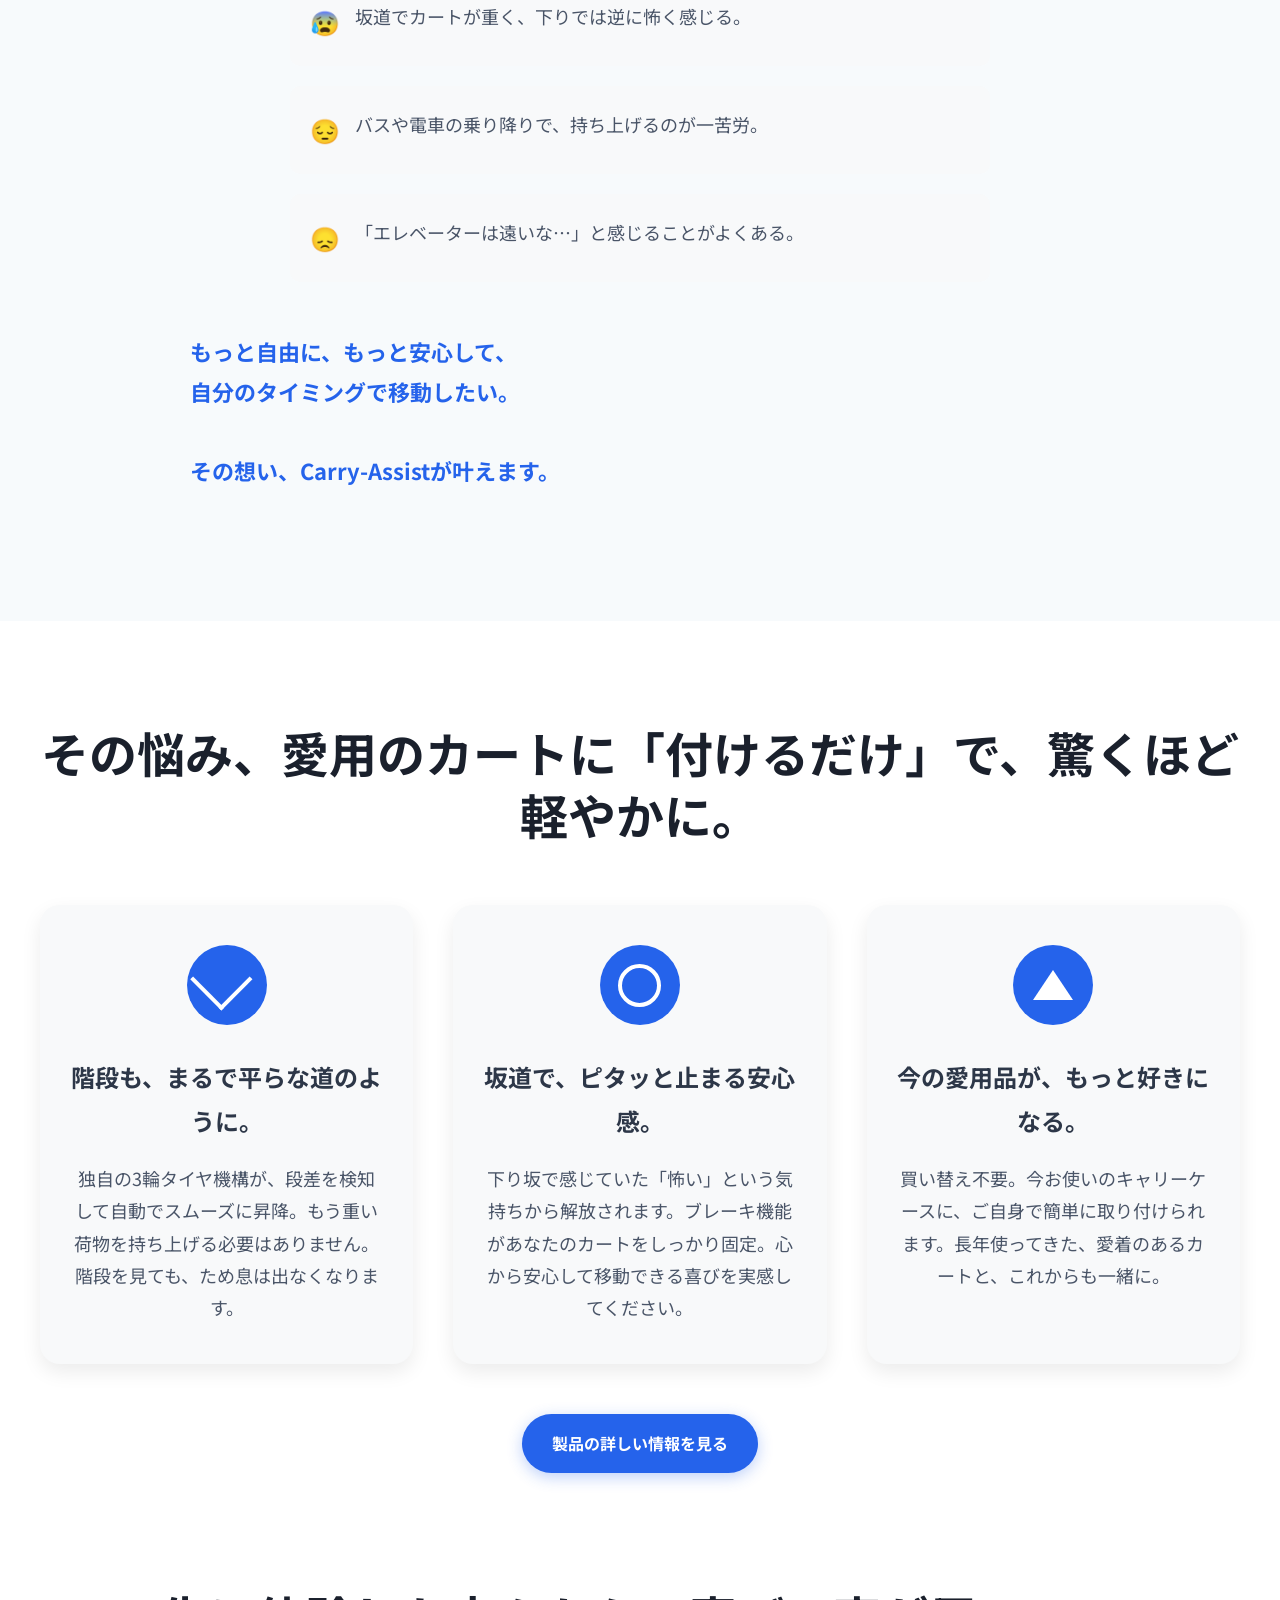
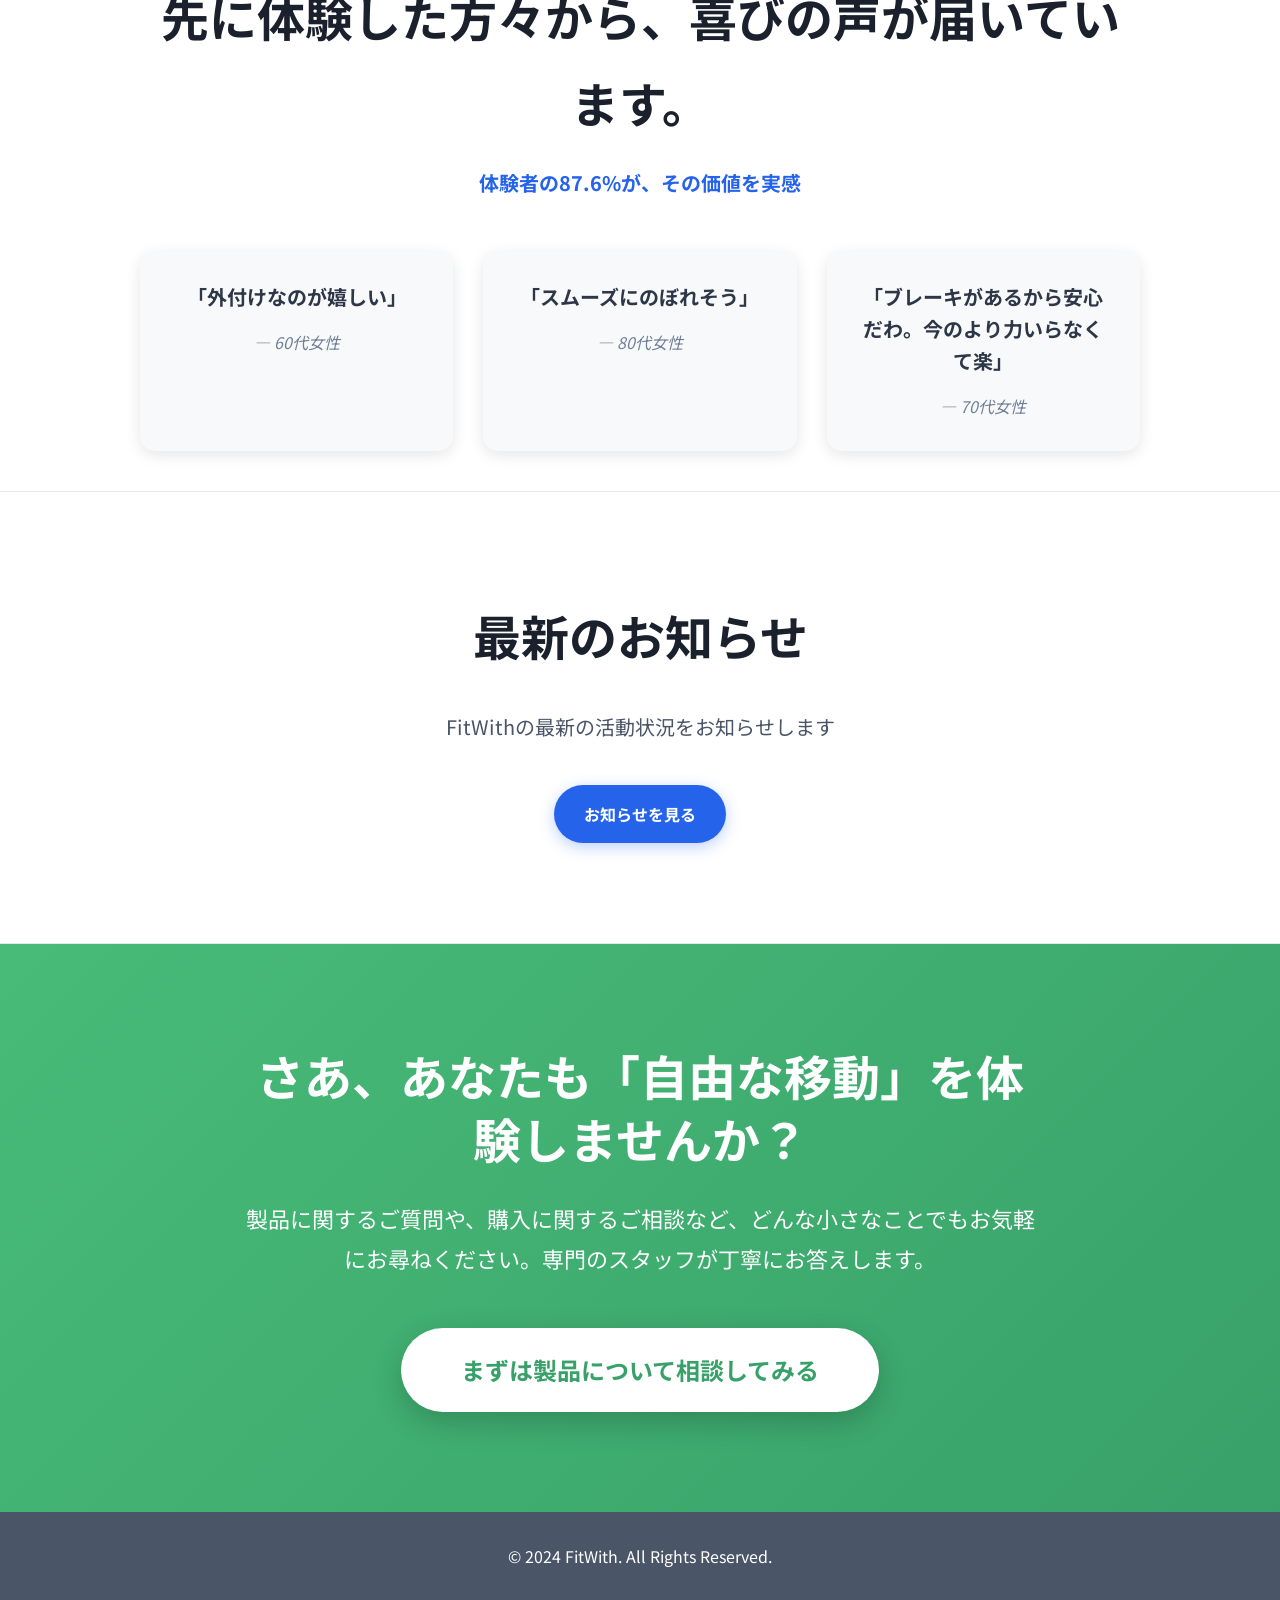
==== commit b14bc345: "サイト刷新: ナビゲーション更新と素材セットアップガイド追加 - 全HTMLファイルのナビゲーション: 「私たちの想い」→「開発ストーリー」に変更 - ASSET_SETUP.md 新規作成: 画像・" ====
--- a/index.html
+++ b/index.html
@@ -700,7 +700,7 @@
             <nav>
                 <ul>
                     <li><a href="index.html">トップページ</a></li>
-                    <li><a href="mission.html">私たちの想い</a></li>
+                    <li><a href="mission.html">開発ストーリー</a></li>
                     <li><a href="product.html">製品紹介</a></li>
                     <li><a href="news.html">お知らせ</a></li>
                     <li><a href="contact.html">お問い合わせ</a></li>
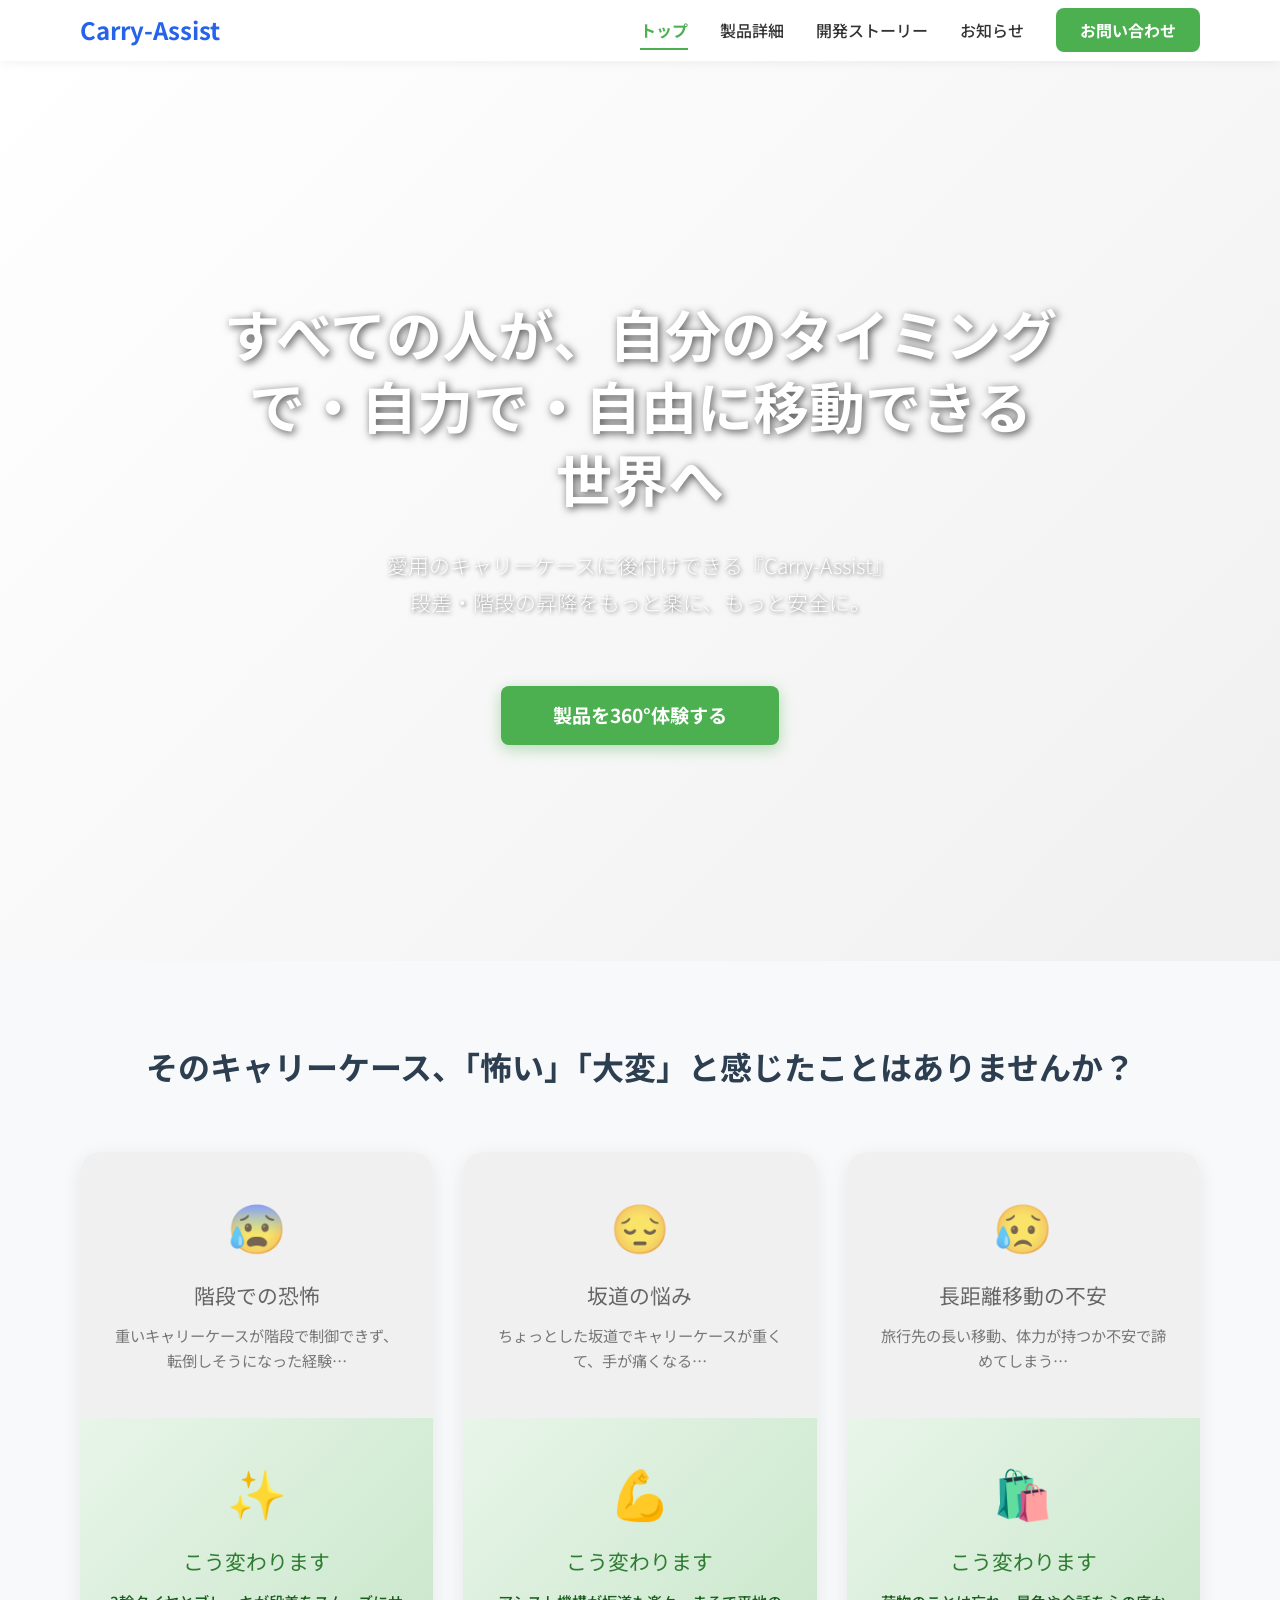
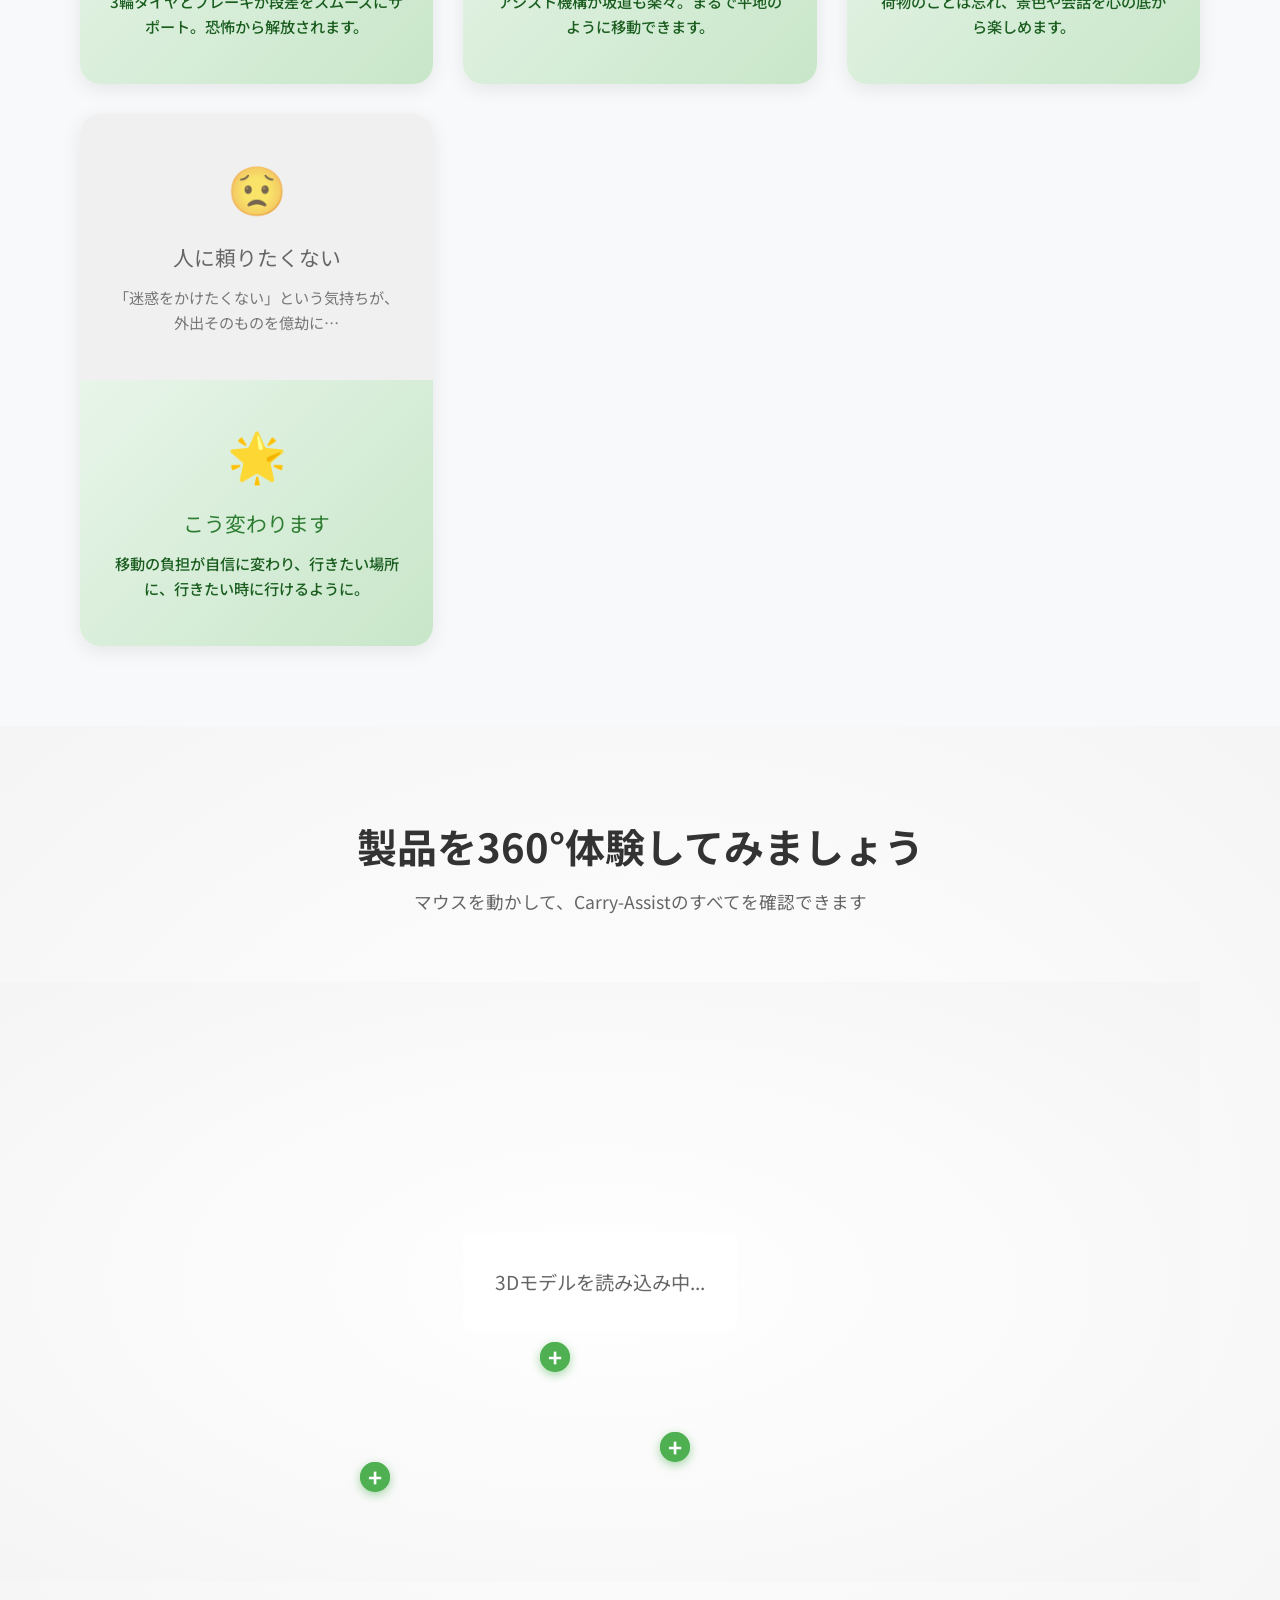
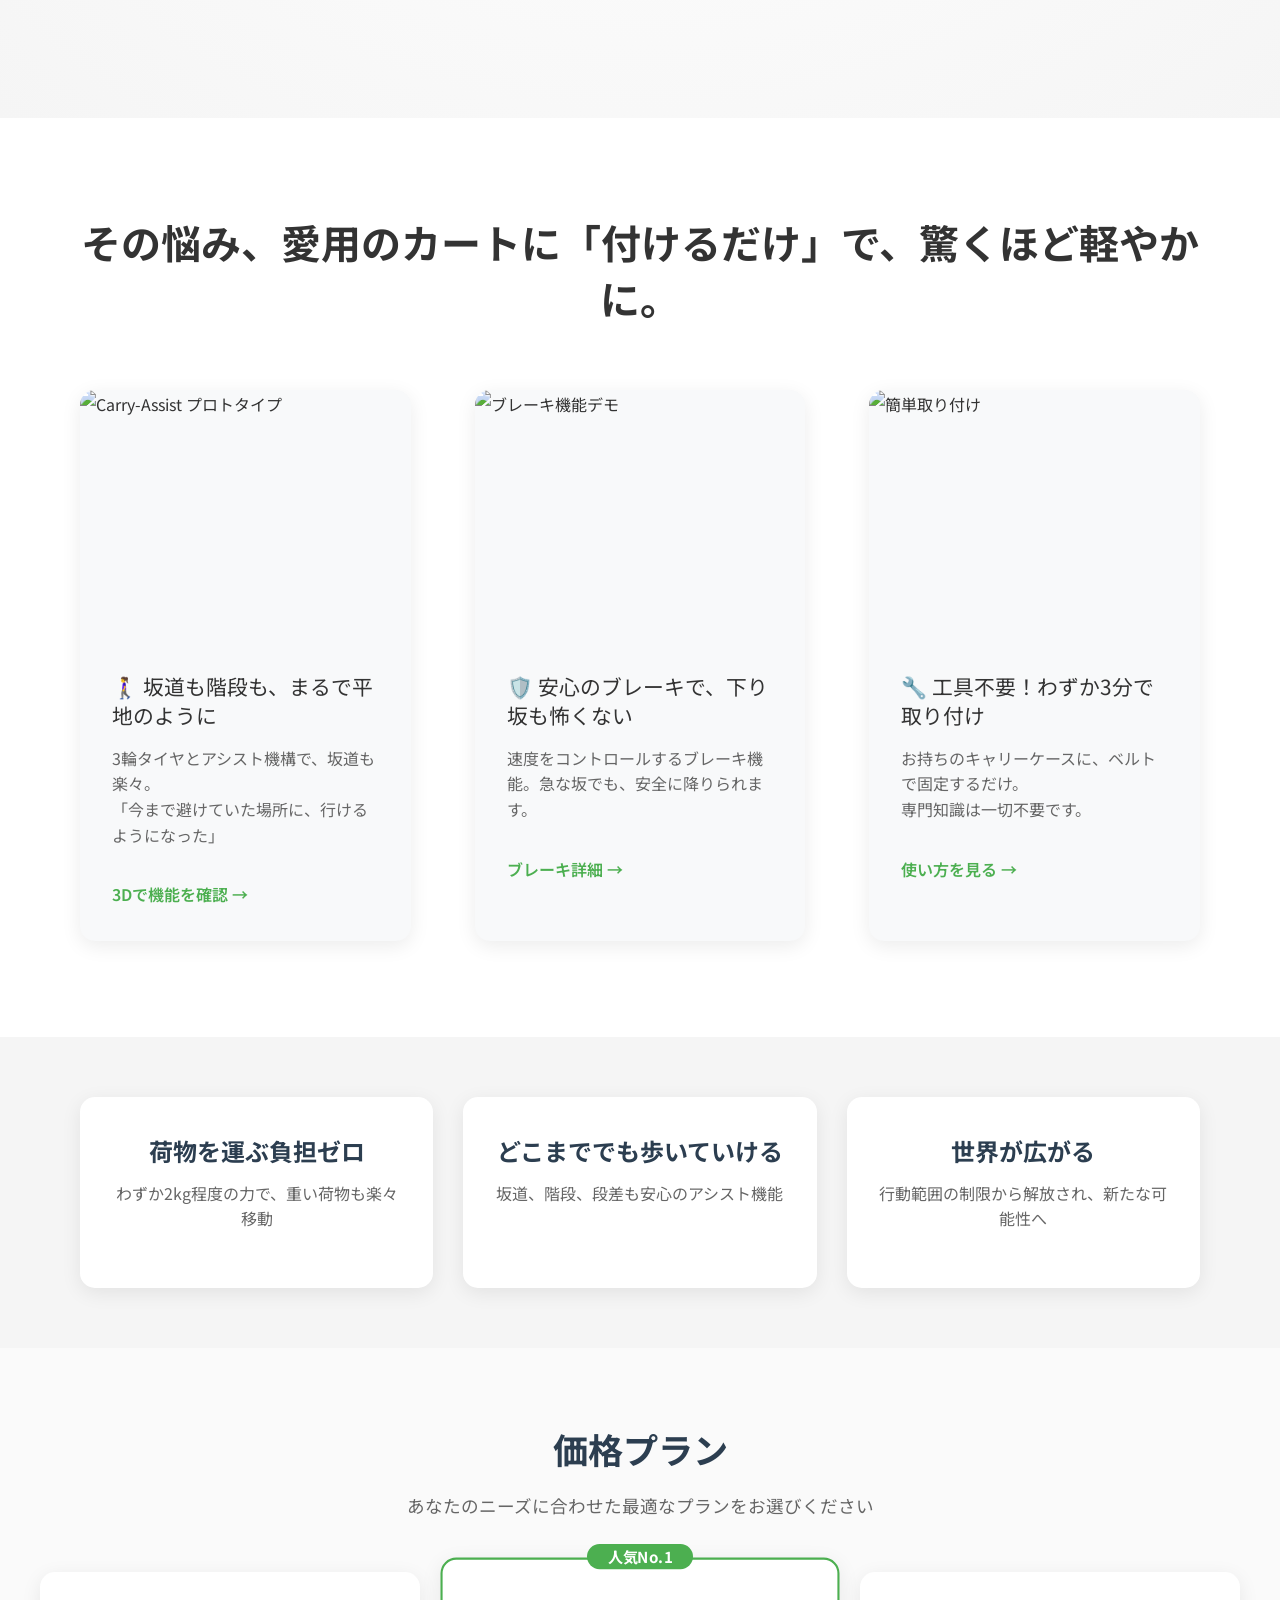
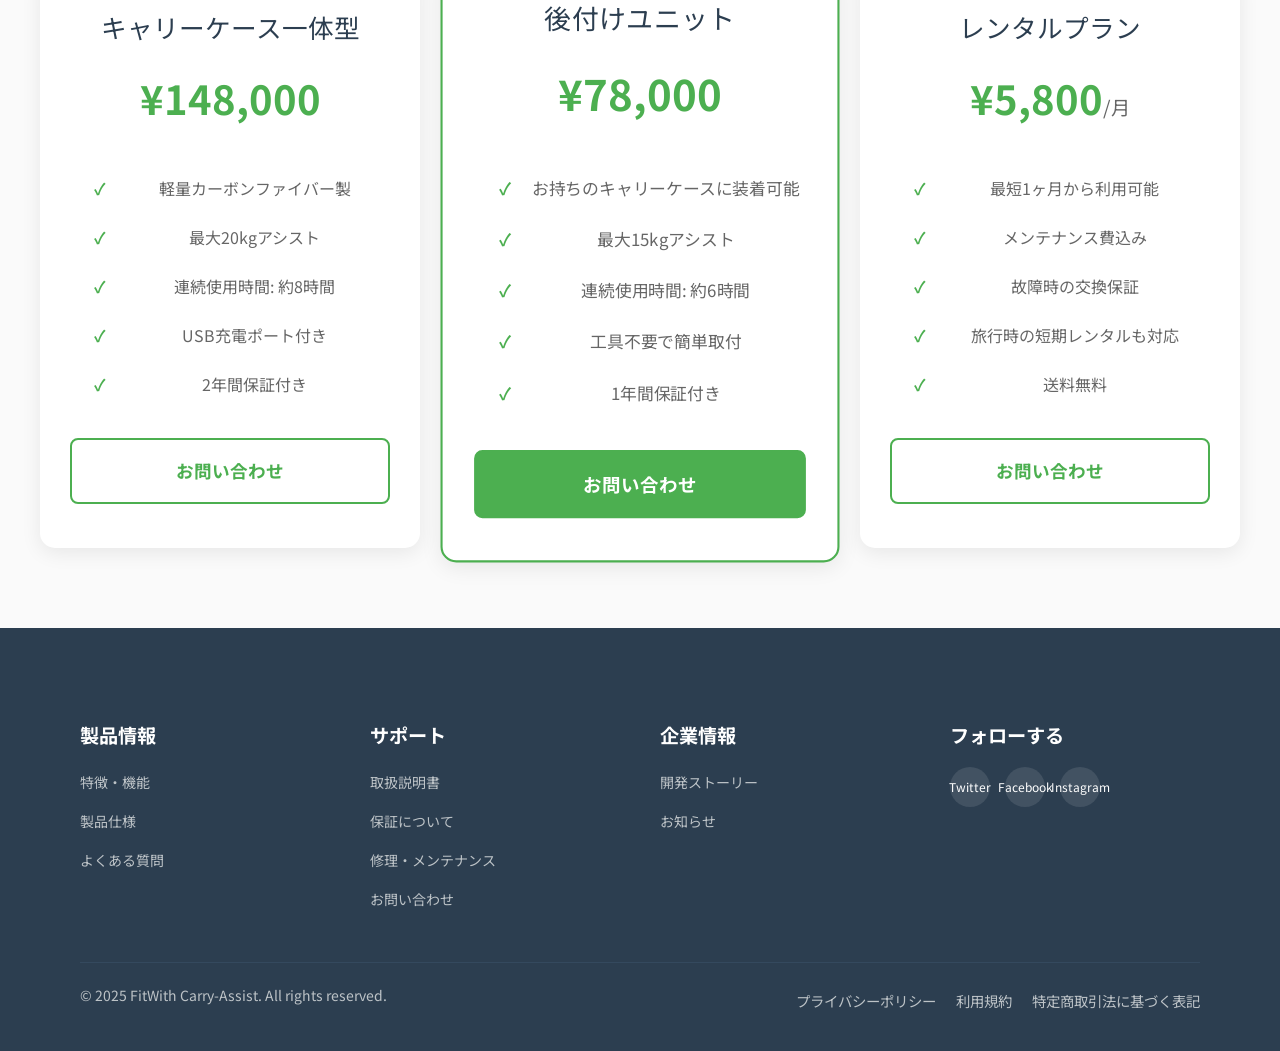
==== commit fa716289: "実装完了: チケット001-008 - FitWith Carry-Assistサイトのコア機能実装 ## 実装内容  ### チケット001: デザインシステム - styles/main.css:" ====
--- a/index.html
+++ b/index.html
@@ -1,864 +1,366 @@
 <!DOCTYPE html>
 <html lang="ja">
 <head>
-    <meta charset="UTF-8">
-    <meta name="viewport" content="width=device-width, initial-scale=1.0">
-    <meta name="description" content="FitWith Carry-Assist - 階段や段差の移動を安全にサポートする革新的なソリューション">
-    <meta name="keywords" content="FitWith, Carry-Assist, バリアフリー, 段差解消, 車椅子サポート">
-    <title>FitWith - すべての人が、自由に移動できる世界へ</title>
-
-    <link rel="preconnect" href="https://fonts.googleapis.com">
-    <link rel="preconnect" href="https://fonts.gstatic.com" crossorigin>
-    <link href="https://fonts.googleapis.com/css2?family=Noto+Sans+JP:wght@400;700&display=swap" rel="stylesheet">
-    
-    <style>
-        /* リセットCSS */
-        * {
-            margin: 0;
-            padding: 0;
-            box-sizing: border-box;
-        }
-        
-        body {
-            font-family: 'Noto Sans JP', sans-serif;
-            line-height: 1.8;
-            color: #333;
-            background-color: #ffffff;
-        }
-        
-        /* ヘッダースタイル */
-        header {
-            background-color: #ffffff;
-            padding: 20px 40px;
-            box-shadow: 0 2px 5px rgba(0, 0, 0, 0.1);
-            position: fixed;
-            width: 100%;
-            top: 0;
-            z-index: 1000;
-        }
-        
-        .header-container {
-            max-width: 1200px;
-            margin: 0 auto;
-            display: flex;
-            justify-content: space-between;
-            align-items: center;
-        }
-        
-        .logo {
-            font-size: 28px;
-            font-weight: bold;
-            color: #2563eb;
-            text-decoration: none;
-        }
-        
-        nav ul {
-            list-style: none;
-            display: flex;
-            gap: 30px;
-        }
-        
-        nav a {
-            text-decoration: none;
-            color: #333;
-            font-size: 18px;
-            transition: color 0.3s;
-        }
-        
-        nav a:hover {
-            color: #2563eb;
-            transform: scale(1.05);
-        }
-
-        nav a {
-            text-decoration: none;
-            color: #333;
-            font-size: 18px;
-            transition: color 0.3s, transform 0.3s;
-        }
-        
-        /* メインコンテンツの余白（ヘッダー分） */
-        main {
-            margin-top: 80px;
-        }
-        
-        /* フッタースタイル */
-        footer {
-            background-color: #4a5568;
-            color: #ffffff;
-            text-align: center;
-            padding: 30px 20px;
-            font-size: 16px;
-        }
-        
-        /* ヒーローセクションスタイル */
-        .hero {
-            min-height: 90vh;
-            display: flex;
-            flex-direction: column;
-            justify-content: center;
-            align-items: center;
-            text-align: center;
-            padding: 60px 20px;
-            background: linear-gradient(135deg, #667eea 0%, #764ba2 100%);
-            position: relative;
-            overflow: hidden;
-        }
-        
-        .hero-content {
-            max-width: 900px;
-            z-index: 2;
-            position: relative;
-        }
-        
-        .hero-title {
-            font-size: 72px;
-            font-weight: bold;
-            color: #ffffff;
-            margin-bottom: 30px;
-            line-height: 1.2;
-            text-shadow: 2px 2px 4px rgba(0, 0, 0, 0.3);
-        }
-        
-        .hero-subtitle {
-            font-size: 24px;
-            color: #ffffff;
-            line-height: 1.8;
-            margin-bottom: 50px;
-            text-shadow: 1px 1px 2px rgba(0, 0, 0, 0.2);
-        }
-        
-        .hero-image {
-            width: 100%;
-            max-width: 800px;
-            height: 400px;
-            background-color: rgba(255, 255, 255, 0.9);
-            border-radius: 15px;
-            display: flex;
-            align-items: center;
-            justify-content: center;
-            font-size: 20px;
-            color: #666;
-            box-shadow: 0 20px 40px rgba(0, 0, 0, 0.2);
-        }
-        
-        /* 課題提起セクションスタイル */
-        .problem {
-            padding: 100px 20px;
-            background-color: #f7fafc;
-        }
-        
-        .problem-container {
-            max-width: 900px;
-            margin: 0 auto;
-            text-align: center;
-        }
-        
-        .problem-title {
-            font-size: 48px;
-            font-weight: bold;
-            color: #1a202c;
-            margin-bottom: 50px;
-            line-height: 1.3;
-        }
-        
-        .problem-story {
-            font-size: 20px;
-            line-height: 2;
-            color: #4a5568;
-            margin-bottom: 30px;
-            text-align: left;
-        }
-        
-        .problem-highlight {
-            font-size: 24px;
-            font-weight: bold;
-            color: #2563eb;
-            margin-top: 40px;
-            text-align: center;
-        }
-        
-        /* レスポンシブデザイン */
-        @media (max-width: 768px) {
-            .header-container {
-                flex-direction: column;
-                gap: 15px;
-            }
-            
-            nav ul {
-                flex-direction: column;
-                text-align: center;
-                gap: 15px;
-            }
-            
-            main {
-                margin-top: 150px;
-            }
-            
-            .hero-title {
-                font-size: 42px;
-            }
-            
-            .hero-subtitle {
-                font-size: 18px;
-            }
-            
-            .hero-image {
-                height: 250px;
-            }
-            
-            .problem-title {
-                font-size: 32px;
-            }
-            
-            .problem-story {
-                font-size: 18px;
-            }
-            
-            .problem-highlight {
-                font-size: 20px;
-            }
-        }
-        
-        /* 使用イメージセクションスタイル */
-        .usage {
-            padding: 80px 20px;
-            background-color: #ffffff;
-        }
-        
-        .usage-container {
-            max-width: 1000px;
-            margin: 0 auto;
-            text-align: center;
-        }
-        
-        .usage-title {
-            font-size: 48px;
-            font-weight: bold;
-            color: #1a202c;
-            margin-bottom: 50px;
-        }
-        
-        .usage-image {
-            width: 100%;
-            max-width: 900px;
-            height: 500px;
-            background-color: #e2e8f0;
-            border-radius: 15px;
-            display: flex;
-            align-items: center;
-            justify-content: center;
-            font-size: 20px;
-            color: #718096;
-            margin: 0 auto;
-        }
-        
-        /* チーム紹介セクションスタイル */
-        .team {
-            padding: 80px 20px;
-            background-color: #f7fafc;
-        }
-        
-        .team-container {
-            max-width: 1200px;
-            margin: 0 auto;
-            text-align: center;
-        }
-        
-        .team-title {
-            font-size: 48px;
-            font-weight: bold;
-            color: #1a202c;
-            margin-bottom: 20px;
-        }
-        
-        .team-subtitle {
-            font-size: 24px;
-            color: #4a5568;
-            margin-bottom: 60px;
-        }
-        
-        .team-members {
-            display: grid;
-            grid-template-columns: repeat(auto-fit, minmax(250px, 1fr));
-            gap: 40px;
-            justify-content: center;
-        }
-        
-        .member-card {
-            background-color: #ffffff;
-            padding: 30px 20px;
-            border-radius: 15px;
-            box-shadow: 0 4px 6px rgba(0, 0, 0, 0.1);
-            transition: transform 0.3s;
-        }
-        
-        .member-card:hover {
-            transform: translateY(-5px);
-        }
-        
-        .member-photo {
-            width: 120px;
-            height: 120px;
-            background-color: #cbd5e0;
-            border-radius: 50%;
-            margin: 0 auto 20px;
-            display: flex;
-            align-items: center;
-            justify-content: center;
-            font-size: 14px;
-            color: #718096;
-        }
-        
-        .member-name {
-            font-size: 24px;
-            font-weight: bold;
-            color: #2d3748;
-            margin-bottom: 10px;
-        }
-        
-        .member-role {
-            font-size: 18px;
-            color: #718096;
-        }
-        
-        /* レスポンシブデザイン追加 */
-        @media (max-width: 768px) {
-            .usage-title,
-            .team-title {
-                font-size: 32px;
-            }
-            
-            .usage-image {
-                height: 300px;
-            }
-            
-            .team-subtitle {
-                font-size: 20px;
-            }
-            
-            .team-members {
-                grid-template-columns: 1fr;
-            }
-        }
-        
-        /* ロードマップセクションスタイル */
-        .roadmap {
-            padding: 80px 20px;
-            background-color: #ffffff;
-        }
-        
-        .roadmap-container {
-            max-width: 1000px;
-            margin: 0 auto;
-            text-align: center;
-        }
-        
-        .roadmap-title {
-            font-size: 48px;
-            font-weight: bold;
-            color: #1a202c;
-            margin-bottom: 20px;
-        }
-        
-        .roadmap-subtitle {
-            font-size: 22px;
-            color: #4a5568;
-            margin-bottom: 60px;
-        }
-        
-        .timeline {
-            display: flex;
-            justify-content: space-between;
-            align-items: center;
-            position: relative;
-            max-width: 900px;
-            margin: 0 auto;
-        }
-        
-        .timeline::before {
-            content: '';
-            position: absolute;
-            top: 50%;
-            left: 0;
-            right: 0;
-            height: 2px;
-            background-color: #cbd5e0;
-            z-index: 0;
-        }
-        
-        .timeline-item {
-            flex: 1;
-            text-align: center;
-            position: relative;
-            z-index: 1;
-        }
-        
-        .timeline-dot {
-            width: 40px;
-            height: 40px;
-            background-color: #3182ce;
-            border-radius: 50%;
-            margin: 0 auto 20px;
-            display: flex;
-            align-items: center;
-            justify-content: center;
-            color: white;
-            font-weight: bold;
-            border: 4px solid #ffffff;
-            box-shadow: 0 2px 4px rgba(0, 0, 0, 0.1);
-        }
-        
-        .timeline-label {
-            font-size: 18px;
-            font-weight: bold;
-            color: #2d3748;
-        }
-        
-        /* CTAセクションスタイル */
-        .cta {
-            padding: 100px 20px;
-            background: linear-gradient(135deg, #48bb78 0%, #38a169 100%);
-            text-align: center;
-        }
-        
-        .cta-container {
-            max-width: 800px;
-            margin: 0 auto;
-        }
-        
-        .cta-title {
-            font-size: 48px;
-            font-weight: bold;
-            color: #ffffff;
-            margin-bottom: 30px;
-            line-height: 1.3;
-        }
-        
-        .cta-message {
-            font-size: 22px;
-            color: #ffffff;
-            margin-bottom: 50px;
-            line-height: 1.8;
-        }
-        
-        .cta-button {
-            display: inline-block;
-            padding: 20px 60px;
-            background-color: #ffffff;
-            color: #38a169;
-            font-size: 24px;
-            font-weight: bold;
-            text-decoration: none;
-            border-radius: 50px;
-            box-shadow: 0 10px 30px rgba(0, 0, 0, 0.2);
-            transition: all 0.3s;
-        }
-        
-        .cta-button:hover {
-            transform: translateY(-3px);
-            box-shadow: 0 15px 40px rgba(0, 0, 0, 0.3);
-        }
-        
-        /* レスポンシブデザイン追加 */
-        @media (max-width: 768px) {
-            .roadmap-title,
-            .cta-title {
-                font-size: 32px;
-            }
-
-            .timeline {
-                flex-direction: column;
-                gap: 40px;
-            }
-
-            .timeline::before {
-                top: 0;
-                bottom: 0;
-                left: 50%;
-                width: 2px;
-                height: auto;
-            }
-
-            .cta-message {
-                font-size: 18px;
-            }
-
-            .cta-button {
-                font-size: 20px;
-                padding: 16px 40px;
-            }
-        }
-
-        /* プロダクトセクションスタイル */
-        .product {
-            padding: 100px 20px;
-            background-color: #ffffff;
-        }
-
-        .product-container {
-            max-width: 1200px;
-            margin: 0 auto;
-            text-align: center;
-        }
-
-        .product-title {
-            font-size: 48px;
-            font-weight: bold;
-            color: #1a202c;
-            margin-bottom: 60px;
-            line-height: 1.3;
-        }
-
-        .product-features {
-            display: grid;
-            grid-template-columns: repeat(auto-fit, minmax(320px, 1fr));
-            gap: 40px;
-            margin: 0 auto;
-        }
-
-        .feature-card {
-            background-color: #f8f9fa;
-            padding: 40px 30px;
-            border-radius: 20px;
-            box-shadow: 0 8px 20px rgba(0, 0, 0, 0.08);
-            transition: transform 0.3s, box-shadow 0.3s;
-        }
-
-        .feature-card:hover {
-            transform: translateY(-8px);
-            box-shadow: 0 12px 30px rgba(0, 0, 0, 0.12);
-        }
-
-        .feature-icon {
-            width: 80px;
-            height: 80px;
-            margin: 0 auto 30px;
-            display: flex;
-            align-items: center;
-            justify-content: center;
-            background-color: #2563eb;
-            border-radius: 50%;
-        }
-
-        .feature-icon-stairs::before {
-            content: '';
-            display: block;
-            width: 40px;
-            height: 40px;
-            border-left: 4px solid white;
-            border-bottom: 4px solid white;
-            transform: rotate(-45deg) translateY(-8px);
-        }
-
-        .feature-icon-attach::before {
-            content: '';
-            display: block;
-            width: 35px;
-            height: 35px;
-            border: 4px solid white;
-            border-radius: 50%;
-            position: relative;
-        }
-
-        .feature-icon-attach::after {
-            content: '';
-            display: block;
-            width: 20px;
-            height: 20px;
-            border: 4px solid white;
-            border-radius: 50%;
-            position: absolute;
-            right: -10px;
-            top: 7px;
-        }
-
-        .feature-icon-design::before {
-            content: '';
-            display: block;
-            width: 0;
-            height: 0;
-            border-left: 20px solid transparent;
-            border-right: 20px solid transparent;
-            border-bottom: 30px solid white;
-            position: relative;
-        }
-
-        .feature-icon-design::after {
-            content: '';
-            display: block;
-            width: 30px;
-            height: 4px;
-            background-color: white;
-            position: absolute;
-            bottom: -15px;
-            left: -15px;
-        }
-
-        .feature-title {
-            font-size: 24px;
-            font-weight: bold;
-            color: #2d3748;
-            margin-bottom: 20px;
-        }
-
-        .feature-description {
-            font-size: 18px;
-            line-height: 1.8;
-            color: #4a5568;
-        }
-
-        @media (max-width: 768px) {
-            .product-title {
-                font-size: 32px;
-            }
-
-            .product-features {
-                grid-template-columns: 1fr;
-            }
-
-            .feature-title {
-                font-size: 20px;
-            }
-
-            .feature-description {
-                font-size: 16px;
-            }
-        }
-
-        /* スクロールアニメーション */
-        .fade-in {
-            opacity: 0;
-            transform: translateY(30px);
-            transition: opacity 0.8s ease-out, transform 0.8s ease-out;
-        }
-        .fade-in.is-visible {
-            opacity: 1;
-            transform: translateY(0);
-        }
-
-        /* ニュースハイライトセクション */
-        .news-highlight {
-            padding: 100px 20px;
-            background-color: #ffffff;
-            border-top: 1px solid #e2e8f0;
-            border-bottom: 1px solid #e2e8f0;
-        }
-
-        /* 証言（お客様の声）セクションスタイル */
-        .testimonials {
-            display: grid;
-            grid-template-columns: repeat(auto-fit, minmax(300px, 1fr));
-            gap: 30px;
-            margin: 40px auto;
-            max-width: 1000px;
-        }
-
-        .testimonial-card {
-            background-color: #f8f9fa;
-            padding: 30px;
-            border-radius: 15px;
-            box-shadow: 0 4px 15px rgba(0, 0, 0, 0.1);
-            text-align: center;
-            transition: transform 0.3s;
-        }
-
-        .testimonial-card:hover {
-            transform: translateY(-5px);
-        }
-
-        .testimonial-quote {
-            font-size: 20px;
-            font-weight: bold;
-            color: #2d3748;
-            margin-bottom: 15px;
-            line-height: 1.6;
-        }
-
-        .testimonial-author {
-            font-size: 16px;
-            color: #718096;
-            font-style: italic;
-        }
-
-        @media (max-width: 768px) {
-            .testimonials {
-                grid-template-columns: 1fr;
-            }
-
-            .testimonial-quote {
-                font-size: 18px;
-            }
-        }
-    </style>
+  <meta charset="UTF-8">
+  <meta name="viewport" content="width=device-width, initial-scale=1.0">
+  <title>Carry-Assist - 自由な移動を、すべての人に</title>
+
+  <!-- Fonts -->
+  <link rel="preconnect" href="https://fonts.googleapis.com">
+  <link rel="preconnect" href="https://fonts.gstatic.com" crossorigin>
+  <link href="https://fonts.googleapis.com/css2?family=Noto+Sans+JP:wght@300;400;700&display=swap" rel="stylesheet">
+
+  <!-- Styles -->
+  <link rel="stylesheet" href="styles/main.css">
+  <link rel="stylesheet" href="styles/animations.css">
+  <link rel="stylesheet" href="styles/header-footer.css">
+  <link rel="stylesheet" href="styles/hero.css">
+  <link rel="stylesheet" href="styles/three-viewer.css">
+  <link rel="stylesheet" href="styles.css">
 </head>
 <body>
-    <!-- 1. ヘッダー: ロゴとシンプルなナビゲーション -->
-    <header>
-        <div class="header-container">
-            <a href="#" class="logo">FitWith</a>
-            <nav>
-                <ul>
-                    <li><a href="index.html">トップページ</a></li>
-                    <li><a href="mission.html">開発ストーリー</a></li>
-                    <li><a href="product.html">製品紹介</a></li>
-                    <li><a href="news.html">お知らせ</a></li>
-                    <li><a href="contact.html">お問い合わせ</a></li>
-                </ul>
-            </nav>
-        </div>
-    </header>
-    
-    <main>
-        <!-- 2. ヒーローセクション: 心を掴むキャッチコピーと製品コンセプトのビジュアル -->
-        <section class="hero">
-            <div class="hero-content">
-                <h1 class="hero-title">すべての人が、自分のタイミングで・自力で・自由に移動できる世界へ</h1>
-                <p class="hero-subtitle">
-                    愛用のキャリーケースに後付けできる<strong>『キャリーケースアシスター』</strong>。<br>
-                    障がい者・高齢者の、段差・階段の昇降をもっと楽に、もっと安全に。
-                </p>
-                <div class="hero-video-container" style="position: relative; width: 100%; max-width: 800px; height: 500px; border-radius: 15px; overflow: hidden; box-shadow: 0 20px 40px rgba(0, 0, 0, 0.2);">
-                    <video
-                        autoplay
-                        muted
-                        loop
-                        playsinline
-                        style="width: 100%; height: 100%; object-fit: cover;"
-                        poster="data:image/svg+xml,%3Csvg xmlns='http://www.w3.org/2000/svg' viewBox='0 0 800 500'%3E%3Crect width='800' height='500' fill='%23e2e8f0'/%3E%3Ctext x='50%25' y='50%25' text-anchor='middle' dy='.3em' fill='%23718096' font-size='20'%3E動画読み込み中...%3C/text%3E%3C/svg%3E">
-                        <source src="videos/hero_demo.mp4" type="video/mp4">
-                        <div style="width: 100%; height: 100%; background-color: rgba(255, 255, 255, 0.9); display: flex; align-items: center; justify-content: center; font-size: 20px; color: #666;">プロトタイプの動作イメージ</div>
-                    </video>
-                </div>
-            </div>
-        </section>
-    
-    <!-- 3. 悩みへの共感セクション: ユーザーの日常の困りごとに寄り添う -->
-        <section class="problem fade-in" id="about">
-            <div class="problem-container">
-                <h2 class="problem-title">そのキャリーケース、「怖い」「大変」と感じたことはありませんか？</h2>
-                <div class="problem-story">
-                    <p style="font-size: 20px; margin-bottom: 30px; color: #4a5568;">日常のこんな場面で、困っていませんか？</p>
-
-                    <div style="display: grid; gap: 20px; max-width: 700px; margin: 0 auto;">
-                        <div style="display: flex; align-items: start; gap: 15px; padding: 20px; background-color: #f8f9fa; border-radius: 10px;">
-                            <div style="font-size: 24px; min-width: 30px;">😓</div>
-                            <p style="margin: 0; font-size: 18px; text-align: left;">駅の階段を見て、思わずため息が出てしまう。</p>
-                        </div>
-
-                        <div style="display: flex; align-items: start; gap: 15px; padding: 20px; background-color: #f8f9fa; border-radius: 10px;">
-                            <div style="font-size: 24px; min-width: 30px;">😰</div>
-                            <p style="margin: 0; font-size: 18px; text-align: left;">坂道でカートが重く、下りでは逆に怖く感じる。</p>
-                        </div>
-
-                        <div style="display: flex; align-items: start; gap: 15px; padding: 20px; background-color: #f8f9fa; border-radius: 10px;">
-                            <div style="font-size: 24px; min-width: 30px;">😔</div>
-                            <p style="margin: 0; font-size: 18px; text-align: left;">バスや電車の乗り降りで、持ち上げるのが一苦労。</p>
-                        </div>
-
-                        <div style="display: flex; align-items: start; gap: 15px; padding: 20px; background-color: #f8f9fa; border-radius: 10px;">
-                            <div style="font-size: 24px; min-width: 30px;">😞</div>
-                            <p style="margin: 0; font-size: 18px; text-align: left;">「エレベーターは遠いな…」と感じることがよくある。</p>
-                        </div>
-                    </div>
-
-                    <p style="margin-top: 50px; font-size: 22px; font-weight: bold; color: #2563eb; line-height: 1.8;">もっと自由に、もっと安心して、<br>自分のタイミングで移動したい。<br><br>その想い、Carry-Assistが叶えます。</p>
-                </div>
-            </div>
-        </section>
-    
-    <!-- 4. 喜びの体験セクション: ユーザーが得られる体験を強調 -->
-        <section class="product fade-in" id="product">
-            <div class="product-container">
-                <h2 class="product-title">その悩み、愛用のカートに「付けるだけ」で、驚くほど軽やかに。</h2>
-                <div class="product-features">
-                    <div class="feature-card">
-                        <div class="feature-icon feature-icon-stairs"></div>
-                        <h3 class="feature-title">階段も、まるで平らな道のように。</h3>
-                        <p class="feature-description">独自の3輪タイヤ機構が、段差を検知して自動でスムーズに昇降。もう重い荷物を持ち上げる必要はありません。階段を見ても、ため息は出なくなります。</p>
-                    </div>
-                    <div class="feature-card">
-                        <div class="feature-icon feature-icon-attach"></div>
-                        <h3 class="feature-title">坂道で、ピタッと止まる安心感。</h3>
-                        <p class="feature-description">下り坂で感じていた「怖い」という気持ちから解放されます。ブレーキ機能があなたのカートをしっかり固定。心から安心して移動できる喜びを実感してください。</p>
-                    </div>
-                    <div class="feature-card">
-                        <div class="feature-icon feature-icon-design"></div>
-                        <h3 class="feature-title">今の愛用品が、もっと好きになる。</h3>
-                        <p class="feature-description">買い替え不要。今お使いのキャリーケースに、ご自身で簡単に取り付けられます。長年使ってきた、愛着のあるカートと、これからも一緒に。</p>
-                    </div>
-                </div>
-                <div style="margin-top: 50px; text-align: center;">
-                    <a href="product.html" style="display: inline-block; padding: 15px 30px; background-color: #2563eb; color: white; text-decoration: none; border-radius: 30px; font-weight: bold; transition: all 0.3s; box-shadow: 0 4px 15px rgba(37, 99, 235, 0.3);" onmouseover="this.style.transform='translateY(-2px)'" onmouseout="this.style.transform='translateY(0)'">製品の詳しい情報を見る</a>
-                </div>
-            </div>
-        </section>
-
-    <!-- 5. 顧客の声（Social Proof）セクション -->
-        <section class="testimonials-section fade-in">
-            <div style="max-width: 1000px; margin: 0 auto; text-align: center;">
-                <h2 style="font-size: 48px; font-weight: bold; color: #1a202c; margin-bottom: 20px;">先に体験した方々から、喜びの声が届いています。</h2>
-                <p style="font-size: 20px; color: #2563eb; font-weight: bold; margin-bottom: 50px;">体験者の87.6%が、その価値を実感</p>
-                <div class="testimonials">
-                    <div class="testimonial-card">
-                        <div class="testimonial-quote">「外付けなのが嬉しい」</div>
-                        <div class="testimonial-author">— 60代女性</div>
-                    </div>
-                    <div class="testimonial-card">
-                        <div class="testimonial-quote">「スムーズにのぼれそう」</div>
-                        <div class="testimonial-author">— 80代女性</div>
-                    </div>
-                    <div class="testimonial-card">
-                        <div class="testimonial-quote">「ブレーキがあるから安心だわ。今のより力いらなくて楽」</div>
-                        <div class="testimonial-author">— 70代女性</div>
-                    </div>
-                </div>
-            </div>
-        </section>
-
-    <!-- 6. お知らせセクション: 最新情報へのリンク -->
-        <section class="news-highlight fade-in">
-            <div style="max-width: 900px; margin: 0 auto; text-align: center;">
-                <h2 style="font-size: 48px; font-weight: bold; color: #1a202c; margin-bottom: 30px;">最新のお知らせ</h2>
-                <p style="font-size: 20px; color: #4a5568; margin-bottom: 40px;">FitWithの最新の活動状況をお知らせします</p>
-                <a href="news.html" style="display: inline-block; padding: 15px 30px; background-color: #2563eb; color: white; text-decoration: none; border-radius: 30px; font-weight: bold; transition: all 0.3s; box-shadow: 0 4px 15px rgba(37, 99, 235, 0.3);" onmouseover="this.style.transform='translateY(-2px)'" onmouseout="this.style.transform='translateY(0)'">お知らせを見る</a>
-            </div>
-        </section>
-
-    <!-- 7. CTA（お問い合わせ）セクション -->
-        <section class="cta fade-in">
-            <div class="cta-container">
-                <h2 class="cta-title">さあ、あなたも「自由な移動」を体験しませんか？</h2>
-                <p class="cta-message">
-                    製品に関するご質問や、購入に関するご相談など、どんな小さなことでもお気軽にお尋ねください。専門のスタッフが丁寧にお答えします。
-                </p>
-                <a href="contact.html" class="cta-button">まずは製品について相談してみる</a>
-            </div>
-        </section>
-
-    </main>
-    
-    <!-- 9. フッター: 基本情報の記載 -->
-    <footer>
-        <p>© 2024 FitWith. All Rights Reserved.</p>
-    </footer>
-
-    <script>
-        document.addEventListener('DOMContentLoaded', function() {
-            const targets = document.querySelectorAll('.fade-in');
-            const observer = new IntersectionObserver((entries, observer) => {
-                entries.forEach(entry => {
-                    if (entry.isIntersecting) {
-                        entry.target.classList.add('is-visible');
-                        observer.unobserve(entry.target);
-                    }
-                });
-            }, { threshold: 0.1 });
-            targets.forEach(target => {
-                observer.observe(target);
-            });
-        });
-    </script>
-
+  <!-- Skip Link -->
+  <a href="#main-content" class="skip-link">メインコンテンツへスキップ</a>
+
+  <!-- Header -->
+  <header class="site-header">
+    <div class="container">
+      <div class="header-content">
+        <div class="logo">
+          <a href="index.html">
+            <h1>Carry-Assist</h1>
+          </a>
+        </div>
+
+        <nav class="main-nav">
+          <ul class="nav-list">
+            <li><a href="index.html" class="nav-link">トップ</a></li>
+            <li><a href="product.html" class="nav-link">製品詳細</a></li>
+            <li><a href="mission.html" class="nav-link">開発ストーリー</a></li>
+            <li><a href="news.html" class="nav-link">お知らせ</a></li>
+            <li><a href="contact.html" class="nav-link cta">お問い合わせ</a></li>
+          </ul>
+        </nav>
+
+        <button class="hamburger" aria-label="メニュー" aria-expanded="false">
+          <span></span>
+          <span></span>
+          <span></span>
+        </button>
+      </div>
+    </div>
+  </header>
+
+  <!-- Main Content -->
+  <main id="main-content">
+    <!-- Hero Section -->
+    <section class="hero-section">
+      <div class="hero-image-container">
+        <!-- プレースホルダー画像（実際の画像は020で変換後に置き換え） -->
+        <picture>
+          <source media="(min-width: 1200px)" srcset="https://via.placeholder.com/1920x1080/4CAF50/ffffff?text=Carry-Assist+Desktop" type="image/jpeg">
+          <source media="(min-width: 768px)" srcset="https://via.placeholder.com/1024x768/4CAF50/ffffff?text=Carry-Assist+Tablet" type="image/jpeg">
+          <img src="https://via.placeholder.com/750x1334/4CAF50/ffffff?text=Carry-Assist+Mobile" alt="Carry-Assist 使用イメージ" class="hero-image">
+        </picture>
+        <div class="hero-overlay"></div>
+      </div>
+
+      <div class="hero-content">
+        <h1 class="hero-title fade-in">
+          すべての人が、自分のタイミングで・自力で・自由に移動できる世界へ
+        </h1>
+        <p class="hero-subtitle fade-in">
+          愛用のキャリーケースに後付けできる『Carry-Assist』<br>
+          段差・階段の昇降をもっと楽に、もっと安全に。
+        </p>
+        <a href="#3d-experience" class="cta-button primary fade-in">
+          製品を360°体験する
+        </a>
+      </div>
+    </section>
+
+    <!-- Empathy Section（既存のものを保持） -->
+    <section class="empathy-section">
+      <div class="container">
+        <h2 class="empathy-title">そのキャリーケース、「怖い」「大変」と感じたことはありませんか？</h2>
+
+        <div class="empathy-cards">
+          <div class="empathy-card">
+            <div class="problem-side">
+              <div class="problem-icon">😰</div>
+              <h3>階段での恐怖</h3>
+              <p>重いキャリーケースが階段で制御できず、転倒しそうになった経験…</p>
+            </div>
+            <div class="solution-side">
+              <div class="solution-icon">✨</div>
+              <h3>こう変わります</h3>
+              <p>3輪タイヤとブレーキが段差をスムーズにサポート。恐怖から解放されます。</p>
+            </div>
+          </div>
+
+          <div class="empathy-card">
+            <div class="problem-side">
+              <div class="problem-icon">😔</div>
+              <h3>坂道の悩み</h3>
+              <p>ちょっとした坂道でキャリーケースが重くて、手が痛くなる…</p>
+            </div>
+            <div class="solution-side">
+              <div class="solution-icon">💪</div>
+              <h3>こう変わります</h3>
+              <p>アシスト機構が坂道も楽々。まるで平地のように移動できます。</p>
+            </div>
+          </div>
+
+          <div class="empathy-card">
+            <div class="problem-side">
+              <div class="problem-icon">😥</div>
+              <h3>長距離移動の不安</h3>
+              <p>旅行先の長い移動、体力が持つか不安で諦めてしまう…</p>
+            </div>
+            <div class="solution-side">
+              <div class="solution-icon">🛍️</div>
+              <h3>こう変わります</h3>
+              <p>荷物のことは忘れ、景色や会話を心の底から楽しめます。</p>
+            </div>
+          </div>
+
+          <div class="empathy-card">
+            <div class="problem-side">
+              <div class="problem-icon">😟</div>
+              <h3>人に頼りたくない</h3>
+              <p>「迷惑をかけたくない」という気持ちが、外出そのものを億劫に…</p>
+            </div>
+            <div class="solution-side">
+              <div class="solution-icon">🌟</div>
+              <h3>こう変わります</h3>
+              <p>移動の負担が自信に変わり、行きたい場所に、行きたい時に行けるように。</p>
+            </div>
+          </div>
+        </div>
+      </div>
+    </section>
+
+    <!-- 3D Experience Section -->
+    <section id="3d-experience" class="canvas-section">
+      <div class="section-header">
+        <h2>製品を360°体験してみましょう</h2>
+        <p>マウスを動かして、Carry-Assistのすべてを確認できます</p>
+      </div>
+
+      <div class="canvas-container" id="canvas-container">
+        <div class="loading-indicator" id="loading">3Dモデルを読み込み中...</div>
+        <canvas id="three-canvas"></canvas>
+
+        <div class="interaction-hint">
+          <span>🖱️ マウスを動かして製品を回転</span>
+          <span>📱 スワイプで操作</span>
+        </div>
+
+        <!-- ホットスポット -->
+        <div class="hotspot" data-feature="motor" style="left: 45%; top: 60%;">
+          <div class="hotspot-marker">+</div>
+          <div class="hotspot-popup">
+            <h4>⚡ アシスト機構</h4>
+            <p>坂道や階段もサポート。軽い力で楽に移動可能。</p>
+          </div>
+        </div>
+
+        <div class="hotspot" data-feature="wheel" style="left: 30%; top: 80%;">
+          <div class="hotspot-marker">+</div>
+          <div class="hotspot-popup">
+            <h4>🎯 多方向移動タイヤ</h4>
+            <p>3輪タイヤで段差をスムーズに乗り越え。安定性抜群。</p>
+          </div>
+        </div>
+
+        <div class="hotspot" data-feature="brake" style="left: 55%; top: 75%;">
+          <div class="hotspot-marker">+</div>
+          <div class="hotspot-popup">
+            <h4>🛡️ 安全ブレーキ</h4>
+            <p>下り坂でも安心。速度を自動制御します。</p>
+          </div>
+        </div>
+      </div>
+
+      <!-- 背景アニメーション -->
+      <div class="background-animation">
+        <svg class="obstacle-path" viewBox="0 0 1200 300">
+          <path id="difficult-path" d="M0,150 Q300,50 600,150 T1200,150" stroke="#e0e0e0" stroke-width="3" fill="none" opacity="0.3"/>
+          <path id="smooth-path" d="M0,150 L1200,150" stroke="#38a169" stroke-width="3" fill="none" opacity="0"/>
+        </svg>
+      </div>
+    </section>
+
+    <!-- Joy Section -->
+    <section class="joy-section">
+      <div class="container">
+        <h2 class="section-title fade-in">
+          その悩み、愛用のカートに「付けるだけ」で、驚くほど軽やかに。
+        </h2>
+
+        <div class="joy-cards">
+          <div class="joy-card fade-in">
+            <div class="joy-image">
+              <img src="images/prototype.jpg" alt="Carry-Assist プロトタイプ" loading="lazy">
+            </div>
+            <div class="joy-content">
+              <h3>🚶‍♀️ 坂道も階段も、まるで平地のように</h3>
+              <p>
+                3輪タイヤとアシスト機構で、坂道も楽々。<br>
+                「今まで避けていた場所に、行けるようになった」
+              </p>
+              <a href="#3d-experience" class="view-3d-link">3Dで機能を確認 →</a>
+            </div>
+          </div>
+
+          <div class="joy-card fade-in">
+            <div class="joy-image">
+              <img src="https://via.placeholder.com/600x400/4CAF50/ffffff?text=Brake+Demo" alt="ブレーキ機能デモ" loading="lazy">
+            </div>
+            <div class="joy-content">
+              <h3>🛡️ 安心のブレーキで、下り坂も怖くない</h3>
+              <p>
+                速度をコントロールするブレーキ機能。急な坂でも、安全に降りられます。
+              </p>
+              <a href="product.html#brake" class="detail-link">ブレーキ詳細 →</a>
+            </div>
+          </div>
+
+          <div class="joy-card fade-in">
+            <div class="joy-image">
+              <img src="https://via.placeholder.com/600x400/4CAF50/ffffff?text=Easy+Install" alt="簡単取り付け" loading="lazy">
+            </div>
+            <div class="joy-content">
+              <h3>🔧 工具不要！わずか3分で取り付け</h3>
+              <p>
+                お持ちのキャリーケースに、ベルトで固定するだけ。<br>
+                専門知識は一切不要です。
+              </p>
+              <a href="product.html#howto" class="detail-link">使い方を見る →</a>
+            </div>
+          </div>
+        </div>
+      </div>
+    </section>
+
+    <!-- Features Section（既存のものを一旦保持） -->
+    <div class="features-section">
+      <div class="feature-card">
+        <h3>荷物を運ぶ負担ゼロ</h3>
+        <p>わずか2kg程度の力で、重い荷物も楽々移動</p>
+      </div>
+      <div class="feature-card">
+        <h3>どこまででも歩いていける</h3>
+        <p>坂道、階段、段差も安心のアシスト機能</p>
+      </div>
+      <div class="feature-card">
+        <h3>世界が広がる</h3>
+        <p>行動範囲の制限から解放され、新たな可能性へ</p>
+      </div>
+    </div>
+
+    <!-- Pricing Section（既存のものを保持） -->
+    <div class="pricing-section">
+      <h2>価格プラン</h2>
+      <p class="pricing-subtitle">あなたのニーズに合わせた最適なプランをお選びください</p>
+      <div class="pricing-container">
+        <div class="price-card">
+          <h3>キャリーケース一体型</h3>
+          <div class="price">¥148,000</div>
+          <ul class="price-features">
+            <li>軽量カーボンファイバー製</li>
+            <li>最大20kgアシスト</li>
+            <li>連続使用時間: 約8時間</li>
+            <li>USB充電ポート付き</li>
+            <li>2年間保証付き</li>
+          </ul>
+          <a href="contact.html" class="price-button">お問い合わせ</a>
+        </div>
+        <div class="price-card featured">
+          <div class="badge">人気No.1</div>
+          <h3>後付けユニット</h3>
+          <div class="price">¥78,000</div>
+          <ul class="price-features">
+            <li>お持ちのキャリーケースに装着可能</li>
+            <li>最大15kgアシスト</li>
+            <li>連続使用時間: 約6時間</li>
+            <li>工具不要で簡単取付</li>
+            <li>1年間保証付き</li>
+          </ul>
+          <a href="contact.html" class="price-button primary">お問い合わせ</a>
+        </div>
+        <div class="price-card">
+          <h3>レンタルプラン</h3>
+          <div class="price">¥5,800<span>/月</span></div>
+          <ul class="price-features">
+            <li>最短1ヶ月から利用可能</li>
+            <li>メンテナンス費込み</li>
+            <li>故障時の交換保証</li>
+            <li>旅行時の短期レンタルも対応</li>
+            <li>送料無料</li>
+          </ul>
+          <a href="contact.html" class="price-button">お問い合わせ</a>
+        </div>
+      </div>
+    </div>
+  </main>
+
+  <!-- Footer -->
+  <footer class="site-footer">
+    <div class="container">
+      <div class="footer-content">
+        <div class="footer-section">
+          <h4>製品情報</h4>
+          <ul>
+            <li><a href="product.html#features">特徴・機能</a></li>
+            <li><a href="product.html#specs">製品仕様</a></li>
+            <li><a href="product.html#faq">よくある質問</a></li>
+          </ul>
+        </div>
+
+        <div class="footer-section">
+          <h4>サポート</h4>
+          <ul>
+            <li><a href="manual.html">取扱説明書</a></li>
+            <li><a href="warranty.html">保証について</a></li>
+            <li><a href="repair.html">修理・メンテナンス</a></li>
+            <li><a href="contact.html">お問い合わせ</a></li>
+          </ul>
+        </div>
+
+        <div class="footer-section">
+          <h4>企業情報</h4>
+          <ul>
+            <li><a href="mission.html">開発ストーリー</a></li>
+            <li><a href="news.html">お知らせ</a></li>
+          </ul>
+        </div>
+
+        <div class="footer-section">
+          <h4>フォローする</h4>
+          <div class="social-links">
+            <a href="#" aria-label="Twitter">T</a>
+            <a href="#" aria-label="Facebook">F</a>
+            <a href="#" aria-label="Instagram">I</a>
+          </div>
+        </div>
+      </div>
+
+      <div class="footer-bottom">
+        <p>&copy; 2025 FitWith Carry-Assist. All rights reserved.</p>
+        <div class="footer-links">
+          <a href="privacy.html">プライバシーポリシー</a>
+          <a href="terms.html">利用規約</a>
+          <a href="legal.html">特定商取引法に基づく表記</a>
+        </div>
+      </div>
+    </div>
+  </footer>
+
+  <!-- Scripts -->
+  <script src="https://cdnjs.cloudflare.com/ajax/libs/three.js/r128/three.min.js"></script>
+  <script src="scripts/main.js"></script>
+  <script src="scripts/hotspots.js"></script>
+  <script src="scripts/three-viewer.js"></script>
 </body>
-</html>+</html>
--- a/styles/main.css
+++ b/styles/main.css
@@ -0,0 +1,885 @@
+/* ===================================
+   FitWith Carry-Assist Design System
+   メインスタイルシート
+   =================================== */
+
+/* Google Fonts */
+@import url('https://fonts.googleapis.com/css2?family=Noto+Sans+JP:wght@300;400;700&display=swap');
+
+/* ===== CSS変数定義 ===== */
+:root {
+  /* Colors - カラーパレット */
+  --color-primary: #2563eb;       /* プライマリ（信頼） */
+  --color-secondary: #38a169;     /* セカンダリ（成長） */
+  --color-accent: #4CAF50;        /* アクセント（強調） */
+  --color-bg: #f8f9fa;            /* 背景 */
+  --color-text: #333333;          /* テキスト */
+  --color-text-light: #666666;    /* ライトテキスト */
+  --color-white: #ffffff;         /* ホワイト */
+  --color-dark: #2c3e50;          /* ダーク */
+  --color-success: #4CAF50;       /* 成功 */
+  --color-warning: #ff9800;       /* 警告 */
+  --color-danger: #f44336;        /* 危険 */
+  --color-info: #2196F3;          /* 情報 */
+
+  /* Typography - タイポグラフィ */
+  --font-family: 'Noto Sans JP', sans-serif;
+  --font-size-base: 1rem;
+  --line-height-base: 1.8;
+  --font-weight-light: 300;
+  --font-weight-normal: 400;
+  --font-weight-bold: 700;
+
+  /* Font Sizes - フォントサイズ */
+  --font-size-xs: 0.75rem;        /* 12px */
+  --font-size-sm: 0.875rem;       /* 14px */
+  --font-size-md: 1rem;           /* 16px */
+  --font-size-lg: 1.125rem;       /* 18px */
+  --font-size-xl: 1.25rem;        /* 20px */
+  --font-size-2xl: 1.5rem;        /* 24px */
+  --font-size-3xl: 2rem;          /* 32px */
+  --font-size-4xl: 2.5rem;        /* 40px */
+  --font-size-5xl: 3.5rem;        /* 56px */
+
+  /* Spacing - スペーシング */
+  --spacing-xs: 0.5rem;           /* 8px */
+  --spacing-sm: 1rem;             /* 16px */
+  --spacing-md: 2rem;             /* 32px */
+  --spacing-lg: 4rem;             /* 64px */
+  --spacing-xl: 6rem;             /* 96px */
+  --spacing-2xl: 8rem;            /* 128px */
+
+  /* Border Radius - ボーダー半径 */
+  --radius-sm: 8px;
+  --radius-md: 15px;
+  --radius-lg: 20px;
+  --radius-xl: 30px;
+  --radius-full: 9999px;
+
+  /* Shadows - シャドウ */
+  --shadow-sm: 0 2px 10px rgba(0, 0, 0, 0.05);
+  --shadow-md: 0 5px 20px rgba(0, 0, 0, 0.08);
+  --shadow-lg: 0 10px 30px rgba(0, 0, 0, 0.12);
+  --shadow-xl: 0 15px 40px rgba(0, 0, 0, 0.15);
+
+  /* Transitions - トランジション */
+  --transition-fast: 0.2s ease;
+  --transition-base: 0.3s ease;
+  --transition-slow: 0.8s ease;
+
+  /* Z-index - 重なり順 */
+  --z-dropdown: 1000;
+  --z-sticky: 1020;
+  --z-fixed: 1030;
+  --z-modal-backdrop: 1040;
+  --z-modal: 1050;
+  --z-popover: 1060;
+  --z-tooltip: 1070;
+
+  /* Container - コンテナ幅 */
+  --container-max-width: 1200px;
+  --container-padding: 40px;
+  --container-padding-mobile: 20px;
+
+  /* Breakpoints - ブレークポイント */
+  --breakpoint-mobile: 768px;
+  --breakpoint-tablet: 1200px;
+}
+
+/* ===== リセット・ノーマライズ ===== */
+*,
+*::before,
+*::after {
+  margin: 0;
+  padding: 0;
+  box-sizing: border-box;
+}
+
+html {
+  font-size: 16px;
+  scroll-behavior: smooth;
+  -webkit-font-smoothing: antialiased;
+  -moz-osx-font-smoothing: grayscale;
+}
+
+body {
+  font-family: var(--font-family);
+  font-size: var(--font-size-base);
+  line-height: var(--line-height-base);
+  color: var(--color-text);
+  background-color: var(--color-bg);
+  overflow-x: hidden;
+}
+
+/* ===== タイポグラフィ ===== */
+h1, h2, h3, h4, h5, h6 {
+  font-weight: var(--font-weight-bold);
+  color: var(--color-text);
+  line-height: 1.2;
+}
+
+h1 {
+  font-size: clamp(2rem, 5vw, 3.5rem);
+  margin-bottom: var(--spacing-md);
+}
+
+h2 {
+  font-size: clamp(1.8rem, 4vw, 2.5rem);
+  margin-bottom: var(--spacing-md);
+}
+
+h3 {
+  font-size: clamp(1.3rem, 3vw, 1.5rem);
+  font-weight: var(--font-weight-normal);
+  margin-bottom: var(--spacing-sm);
+}
+
+h4 {
+  font-size: var(--font-size-xl);
+  margin-bottom: var(--spacing-sm);
+}
+
+h5 {
+  font-size: var(--font-size-lg);
+  margin-bottom: var(--spacing-xs);
+}
+
+h6 {
+  font-size: var(--font-size-md);
+  margin-bottom: var(--spacing-xs);
+}
+
+p {
+  margin-bottom: var(--spacing-sm);
+  line-height: var(--line-height-base);
+}
+
+a {
+  color: var(--color-accent);
+  text-decoration: none;
+  transition: color var(--transition-base);
+}
+
+a:hover {
+  color: #45a049;
+}
+
+/* ===== ユーティリティクラス ===== */
+
+/* Container - コンテナ */
+.container {
+  width: 100%;
+  max-width: var(--container-max-width);
+  margin: 0 auto;
+  padding: 0 var(--container-padding);
+}
+
+@media (max-width: 768px) {
+  .container {
+    padding: 0 var(--container-padding-mobile);
+  }
+}
+
+/* Section - セクション */
+.section {
+  padding: var(--spacing-xl) 0;
+}
+
+.section-sm {
+  padding: var(--spacing-lg) 0;
+}
+
+.section-lg {
+  padding: var(--spacing-2xl) 0;
+}
+
+/* ===== ボタンスタイル ===== */
+.cta-button {
+  display: inline-block;
+  padding: 15px 40px;
+  border-radius: var(--radius-sm);
+  font-size: 1.1rem;
+  font-weight: var(--font-weight-bold);
+  text-decoration: none;
+  text-align: center;
+  cursor: pointer;
+  border: 2px solid transparent;
+  transition: all var(--transition-base);
+  line-height: 1;
+}
+
+.cta-button.primary {
+  background: var(--color-accent);
+  color: var(--color-white);
+}
+
+.cta-button.primary:hover {
+  background: #45a049;
+  transform: translateY(-2px);
+  box-shadow: 0 5px 15px rgba(76, 175, 80, 0.3);
+}
+
+.cta-button.secondary {
+  background: var(--color-white);
+  color: var(--color-accent);
+  border-color: var(--color-accent);
+}
+
+.cta-button.secondary:hover {
+  background: var(--color-accent);
+  color: var(--color-white);
+}
+
+.cta-button.outline {
+  background: transparent;
+  color: var(--color-accent);
+  border-color: var(--color-accent);
+}
+
+.cta-button.outline:hover {
+  background: var(--color-accent);
+  color: var(--color-white);
+}
+
+/* Button Sizes */
+.cta-button.small {
+  padding: 10px 25px;
+  font-size: 0.9rem;
+}
+
+.cta-button.large {
+  padding: 20px 50px;
+  font-size: 1.25rem;
+}
+
+/* ===== カードスタイル ===== */
+.card {
+  background: var(--color-white);
+  border-radius: var(--radius-md);
+  padding: var(--spacing-lg);
+  box-shadow: var(--shadow-sm);
+  transition: transform var(--transition-base), box-shadow var(--transition-base);
+}
+
+.card:hover {
+  transform: translateY(-5px);
+  box-shadow: var(--shadow-lg);
+}
+
+.card-header {
+  margin-bottom: var(--spacing-md);
+}
+
+.card-body {
+  margin-bottom: var(--spacing-md);
+}
+
+.card-footer {
+  margin-top: var(--spacing-md);
+  padding-top: var(--spacing-md);
+  border-top: 1px solid #e0e0e0;
+}
+
+/* ===== グリッドシステム ===== */
+.grid {
+  display: grid;
+  gap: var(--spacing-md);
+}
+
+.grid-2 {
+  grid-template-columns: repeat(2, 1fr);
+}
+
+.grid-3 {
+  grid-template-columns: repeat(3, 1fr);
+}
+
+.grid-4 {
+  grid-template-columns: repeat(4, 1fr);
+}
+
+.grid-auto-fit {
+  grid-template-columns: repeat(auto-fit, minmax(300px, 1fr));
+}
+
+@media (max-width: 768px) {
+  .grid-2,
+  .grid-3,
+  .grid-4 {
+    grid-template-columns: 1fr;
+  }
+}
+
+/* ===== Flexbox ユーティリティ ===== */
+.flex {
+  display: flex;
+}
+
+.flex-center {
+  display: flex;
+  align-items: center;
+  justify-content: center;
+}
+
+.flex-between {
+  display: flex;
+  align-items: center;
+  justify-content: space-between;
+}
+
+.flex-column {
+  display: flex;
+  flex-direction: column;
+}
+
+.flex-wrap {
+  flex-wrap: wrap;
+}
+
+/* ===== テキストユーティリティ ===== */
+.text-center {
+  text-align: center;
+}
+
+.text-left {
+  text-align: left;
+}
+
+.text-right {
+  text-align: right;
+}
+
+.text-light {
+  color: var(--color-text-light);
+}
+
+.text-white {
+  color: var(--color-white);
+}
+
+.text-bold {
+  font-weight: var(--font-weight-bold);
+}
+
+/* ===== スペーシングユーティリティ ===== */
+.m-0 { margin: 0; }
+.mt-xs { margin-top: var(--spacing-xs); }
+.mt-sm { margin-top: var(--spacing-sm); }
+.mt-md { margin-top: var(--spacing-md); }
+.mt-lg { margin-top: var(--spacing-lg); }
+.mt-xl { margin-top: var(--spacing-xl); }
+
+.mb-xs { margin-bottom: var(--spacing-xs); }
+.mb-sm { margin-bottom: var(--spacing-sm); }
+.mb-md { margin-bottom: var(--spacing-md); }
+.mb-lg { margin-bottom: var(--spacing-lg); }
+.mb-xl { margin-bottom: var(--spacing-xl); }
+
+.p-xs { padding: var(--spacing-xs); }
+.p-sm { padding: var(--spacing-sm); }
+.p-md { padding: var(--spacing-md); }
+.p-lg { padding: var(--spacing-lg); }
+.p-xl { padding: var(--spacing-xl); }
+
+/* ===== 画像・メディア ===== */
+img {
+  max-width: 100%;
+  height: auto;
+  display: block;
+}
+
+.img-responsive {
+  width: 100%;
+  height: auto;
+}
+
+.img-rounded {
+  border-radius: var(--radius-md);
+}
+
+.img-circle {
+  border-radius: var(--radius-full);
+}
+
+/* ===== リスト ===== */
+ul, ol {
+  padding-left: 1.5rem;
+}
+
+.list-none {
+  list-style: none;
+  padding-left: 0;
+}
+
+.list-inline {
+  list-style: none;
+  padding-left: 0;
+  display: flex;
+  gap: var(--spacing-sm);
+}
+
+/* ===== セレクション ===== */
+::selection {
+  background: var(--color-accent);
+  color: var(--color-white);
+}
+
+::-moz-selection {
+  background: var(--color-accent);
+  color: var(--color-white);
+}
+
+/* ===== スクロールバー（Webkit） ===== */
+::-webkit-scrollbar {
+  width: 10px;
+}
+
+::-webkit-scrollbar-track {
+  background: #f1f1f1;
+}
+
+::-webkit-scrollbar-thumb {
+  background: var(--color-accent);
+  border-radius: 5px;
+}
+
+::-webkit-scrollbar-thumb:hover {
+  background: #45a049;
+}
+
+/* ===== レスポンシブヘルパー ===== */
+@media (max-width: 768px) {
+  .hide-mobile {
+    display: none !important;
+  }
+}
+
+@media (min-width: 769px) {
+  .hide-desktop {
+    display: none !important;
+  }
+}
+
+/* ===== アクセシビリティ ===== */
+.visually-hidden {
+  position: absolute;
+  width: 1px;
+  height: 1px;
+  margin: -1px;
+  padding: 0;
+  overflow: hidden;
+  clip: rect(0, 0, 0, 0);
+  white-space: nowrap;
+  border: 0;
+}
+
+/* フォーカススタイル */
+*:focus-visible {
+  outline: 2px solid var(--color-accent);
+  outline-offset: 2px;
+}
+
+/* スキップリンク */
+.skip-link {
+  position: absolute;
+  top: -40px;
+  left: 0;
+  background: var(--color-accent);
+  color: var(--color-white);
+  padding: 8px 16px;
+  text-decoration: none;
+  z-index: 100;
+  transition: top var(--transition-fast);
+}
+
+.skip-link:focus {
+  top: 0;
+}
+
+/* ===== オーバーレイ ===== */
+.overlay {
+  position: absolute;
+  top: 0;
+  left: 0;
+  width: 100%;
+  height: 100%;
+  background: rgba(0, 0, 0, 0.5);
+  z-index: 1;
+}
+
+/* ===== バッジ ===== */
+.badge {
+  display: inline-block;
+  padding: 5px 12px;
+  border-radius: var(--radius-full);
+  font-size: var(--font-size-sm);
+  font-weight: var(--font-weight-bold);
+  line-height: 1;
+}
+
+.badge-primary {
+  background: var(--color-primary);
+  color: var(--color-white);
+}
+
+.badge-success {
+  background: var(--color-success);
+  color: var(--color-white);
+}
+
+.badge-warning {
+  background: var(--color-warning);
+  color: var(--color-white);
+}
+
+.badge-danger {
+  background: var(--color-danger);
+  color: var(--color-white);
+}
+
+.badge-info {
+  background: var(--color-info);
+  color: var(--color-white);
+}
+
+/* ===== アラート ===== */
+.alert {
+  padding: var(--spacing-sm) var(--spacing-md);
+  border-radius: var(--radius-sm);
+  margin-bottom: var(--spacing-md);
+}
+
+.alert-success {
+  background: #d4edda;
+  color: #155724;
+  border: 1px solid #c3e6cb;
+}
+
+.alert-warning {
+  background: #fff3cd;
+  color: #856404;
+  border: 1px solid #ffeaa7;
+}
+
+.alert-danger {
+  background: #f8d7da;
+  color: #721c24;
+  border: 1px solid #f5c6cb;
+}
+
+.alert-info {
+  background: #d1ecf1;
+  color: #0c5460;
+  border: 1px solid #bee5eb;
+}
+
+/* ===== ローディング ===== */
+.loading {
+  display: inline-block;
+  width: 40px;
+  height: 40px;
+  border: 4px solid rgba(0, 0, 0, 0.1);
+  border-top-color: var(--color-accent);
+  border-radius: var(--radius-full);
+  animation: spin 1s linear infinite;
+}
+
+@keyframes spin {
+  to {
+    transform: rotate(360deg);
+  }
+}
+
+/* ===== その他 ===== */
+.clearfix::after {
+  content: "";
+  display: table;
+  clear: both;
+}
+
+hr {
+  border: 0;
+  height: 1px;
+  background: #e0e0e0;
+  margin: var(--spacing-md) 0;
+}
+
+/* ===== レスポンシブ動画 ===== */
+.video-container {
+  position: relative;
+  width: 100%;
+  padding-bottom: 56.25%; /* 16:9 aspect ratio */
+  overflow: hidden;
+  border-radius: var(--radius-md);
+}
+
+.video-container.ratio-4-3 {
+  padding-bottom: 75%; /* 4:3 aspect ratio */
+}
+
+.video-container.ratio-1-1 {
+  padding-bottom: 100%; /* 1:1 aspect ratio */
+}
+
+.responsive-video {
+  position: absolute;
+  top: 0;
+  left: 0;
+  width: 100%;
+  height: 100%;
+  object-fit: cover;
+}
+
+/* ===== タッチデバイス対応 ===== */
+
+/* ホバー可能なデバイスでのみホバーエフェクトを適用 */
+@media (hover: hover) and (pointer: fine) {
+  .hover-only:hover {
+    /* ホバー専用スタイル */
+  }
+
+  .card:hover {
+    transform: translateY(-5px);
+    box-shadow: var(--shadow-lg);
+  }
+
+  .cta-button:hover {
+    transform: translateY(-2px);
+  }
+}
+
+/* タッチデバイス用のアクティブ状態 */
+@media (hover: none) and (pointer: coarse) {
+  .card:active {
+    transform: scale(0.98);
+  }
+
+  .cta-button:active {
+    transform: scale(0.97);
+  }
+
+  /* タッチフィードバックを強化 */
+  button:active,
+  a:active {
+    opacity: 0.7;
+  }
+}
+
+/* 最小タップ領域の確保（44x44px） */
+.tap-target {
+  min-width: 44px;
+  min-height: 44px;
+  display: inline-flex;
+  align-items: center;
+  justify-content: center;
+}
+
+/* ===== レスポンシブタブレット ===== */
+@media (min-width: 768px) and (max-width: 1199px) {
+  .container {
+    padding: 0 40px;
+  }
+
+  .grid-2 {
+    grid-template-columns: repeat(2, 1fr);
+  }
+
+  h1 {
+    font-size: clamp(2.5rem, 4vw, 3rem);
+  }
+}
+
+/* ===== レスポンシブデスクトップ ===== */
+@media (min-width: 1200px) {
+  .container {
+    padding: 0 60px;
+  }
+
+  .grid-3 {
+    grid-template-columns: repeat(3, 1fr);
+  }
+
+  .grid-4 {
+    grid-template-columns: repeat(4, 1fr);
+  }
+}
+
+/* ===== レスポンシブ小画面モバイル ===== */
+@media (max-width: 480px) {
+  .container {
+    padding: 0 15px;
+  }
+
+  .cta-button {
+    width: 100%;
+    padding: 12px 30px;
+  }
+
+  .grid-auto-fit {
+    grid-template-columns: 1fr;
+  }
+}
+
+/* ===== プリントスタイル ===== */
+@media print {
+  .no-print {
+    display: none !important;
+  }
+
+  .site-header,
+  .site-footer,
+  .hamburger {
+    display: none !important;
+  }
+
+  body {
+    color: #000;
+    background: #fff;
+  }
+
+  a {
+    text-decoration: underline;
+  }
+}
+
+/* ===== Joy Section（喜びの体験セクション） ===== */
+.joy-section {
+  padding: var(--spacing-xl) 0;
+  background: var(--color-white);
+}
+
+.section-title {
+  text-align: center;
+  font-size: clamp(1.8rem, 4vw, 2.5rem);
+  margin-bottom: var(--spacing-lg);
+  color: var(--color-text);
+  line-height: 1.4;
+}
+
+.joy-cards {
+  display: grid;
+  grid-template-columns: repeat(auto-fit, minmax(320px, 1fr));
+  gap: var(--spacing-lg);
+  max-width: 1200px;
+  margin: 0 auto;
+}
+
+.joy-card {
+  background: var(--color-bg);
+  border-radius: var(--radius-md);
+  overflow: hidden;
+  box-shadow: var(--shadow-md);
+  transition: transform var(--transition-base), box-shadow var(--transition-base);
+}
+
+.joy-card:hover {
+  transform: translateY(-10px);
+  box-shadow: var(--shadow-lg);
+}
+
+.joy-image {
+  width: 100%;
+  height: 250px;
+  overflow: hidden;
+  position: relative;
+}
+
+.joy-image img {
+  width: 100%;
+  height: 100%;
+  object-fit: cover;
+  transition: transform var(--transition-slow);
+}
+
+.joy-card:hover .joy-image img {
+  transform: scale(1.1);
+}
+
+.joy-content {
+  padding: var(--spacing-md);
+}
+
+.joy-content h3 {
+  font-size: 1.3rem;
+  color: var(--color-text);
+  margin-bottom: var(--spacing-sm);
+  line-height: 1.4;
+}
+
+.joy-content p {
+  font-size: 1rem;
+  color: var(--color-text-light);
+  line-height: 1.6;
+  margin-bottom: var(--spacing-md);
+}
+
+.view-3d-link,
+.detail-link {
+  display: inline-block;
+  color: var(--color-accent);
+  text-decoration: none;
+  font-weight: 600;
+  transition: color var(--transition-base), transform var(--transition-base);
+  position: relative;
+}
+
+.view-3d-link::after,
+.detail-link::after {
+  content: '';
+  position: absolute;
+  bottom: -2px;
+  left: 0;
+  width: 0;
+  height: 2px;
+  background: var(--color-accent);
+  transition: width var(--transition-base);
+}
+
+.view-3d-link:hover::after,
+.detail-link:hover::after {
+  width: 100%;
+}
+
+.view-3d-link:hover,
+.detail-link:hover {
+  color: #45a049;
+  transform: translateX(5px);
+}
+
+/* Joy Section レスポンシブ */
+@media (max-width: 768px) {
+  .joy-section {
+    padding: var(--spacing-lg) 0;
+  }
+
+  .joy-cards {
+    grid-template-columns: 1fr;
+    gap: var(--spacing-md);
+  }
+
+  .joy-image {
+    height: 200px;
+  }
+
+  .joy-content {
+    padding: var(--spacing-sm);
+  }
+
+  .joy-content h3 {
+    font-size: 1.2rem;
+  }
+
+  .joy-content p {
+    font-size: 0.95rem;
+  }
+}
+
+@media (max-width: 480px) {
+  .section-title {
+    font-size: 1.5rem;
+  }
+
+  .joy-image {
+    height: 180px;
+  }
+}
--- a/styles/animations.css
+++ b/styles/animations.css
@@ -0,0 +1,610 @@
+/* ===================================
+   FitWith Carry-Assist Animations
+   アニメーション定義
+   =================================== */
+
+/* ===== フェードインアニメーション ===== */
+
+/* Fade In - 基本 */
+.fade-in {
+  opacity: 0;
+  transform: translateY(30px);
+  transition: opacity var(--transition-slow, 0.8s ease),
+              transform var(--transition-slow, 0.8s ease);
+}
+
+.fade-in.visible {
+  opacity: 1;
+  transform: translateY(0);
+}
+
+/* Fade In Up - 下から上へ */
+.fade-in-up {
+  opacity: 0;
+  transform: translateY(50px);
+  transition: opacity 0.8s ease, transform 0.8s ease;
+}
+
+.fade-in-up.visible {
+  opacity: 1;
+  transform: translateY(0);
+}
+
+/* Fade In Down - 上から下へ */
+.fade-in-down {
+  opacity: 0;
+  transform: translateY(-50px);
+  transition: opacity 0.8s ease, transform 0.8s ease;
+}
+
+.fade-in-down.visible {
+  opacity: 1;
+  transform: translateY(0);
+}
+
+/* Fade In Left - 左から */
+.fade-in-left {
+  opacity: 0;
+  transform: translateX(-50px);
+  transition: opacity 0.8s ease, transform 0.8s ease;
+}
+
+.fade-in-left.visible {
+  opacity: 1;
+  transform: translateX(0);
+}
+
+/* Fade In Right - 右から */
+.fade-in-right {
+  opacity: 0;
+  transform: translateX(50px);
+  transition: opacity 0.8s ease, transform 0.8s ease;
+}
+
+.fade-in-right.visible {
+  opacity: 1;
+  transform: translateX(0);
+}
+
+/* ===== スケールアニメーション ===== */
+
+/* Scale In - 拡大 */
+.scale-in {
+  opacity: 0;
+  transform: scale(0.8);
+  transition: opacity 0.6s ease, transform 0.6s ease;
+}
+
+.scale-in.visible {
+  opacity: 1;
+  transform: scale(1);
+}
+
+/* Scale Up - ホバー時拡大 */
+.scale-up {
+  transition: transform var(--transition-base, 0.3s ease);
+}
+
+.scale-up:hover {
+  transform: scale(1.05);
+}
+
+/* ===== ホバーエフェクト ===== */
+
+/* Hover Lift - リフトエフェクト */
+.hover-lift {
+  transition: transform var(--transition-base, 0.3s ease),
+              box-shadow var(--transition-base, 0.3s ease);
+}
+
+.hover-lift:hover {
+  transform: translateY(-5px);
+  box-shadow: var(--shadow-lg, 0 10px 30px rgba(0, 0, 0, 0.12));
+}
+
+/* Hover Lift Strong - 強いリフト */
+.hover-lift-strong {
+  transition: transform var(--transition-base, 0.3s ease),
+              box-shadow var(--transition-base, 0.3s ease);
+}
+
+.hover-lift-strong:hover {
+  transform: translateY(-10px);
+  box-shadow: var(--shadow-xl, 0 15px 40px rgba(0, 0, 0, 0.15));
+}
+
+/* Hover Grow - 拡大 */
+.hover-grow {
+  transition: transform var(--transition-base, 0.3s ease);
+}
+
+.hover-grow:hover {
+  transform: scale(1.05);
+}
+
+/* Hover Brighten - 明るく */
+.hover-brighten {
+  transition: filter var(--transition-base, 0.3s ease);
+}
+
+.hover-brighten:hover {
+  filter: brightness(1.1);
+}
+
+/* ===== パルスアニメーション ===== */
+.pulse {
+  animation: pulse 2s ease-in-out infinite;
+}
+
+@keyframes pulse {
+  0%, 100% {
+    opacity: 1;
+    transform: scale(1);
+  }
+  50% {
+    opacity: 0.8;
+    transform: scale(1.05);
+  }
+}
+
+/* ===== バウンスアニメーション ===== */
+.bounce {
+  animation: bounce 1s ease infinite;
+}
+
+@keyframes bounce {
+  0%, 20%, 50%, 80%, 100% {
+    transform: translateY(0);
+  }
+  40% {
+    transform: translateY(-10px);
+  }
+  60% {
+    transform: translateY(-5px);
+  }
+}
+
+/* Bounce In - バウンス入場 */
+.bounce-in {
+  animation: bounceIn 0.8s ease;
+}
+
+@keyframes bounceIn {
+  0% {
+    opacity: 0;
+    transform: scale(0.3);
+  }
+  50% {
+    opacity: 1;
+    transform: scale(1.05);
+  }
+  70% {
+    transform: scale(0.9);
+  }
+  100% {
+    transform: scale(1);
+  }
+}
+
+/* ===== シェイクアニメーション ===== */
+.shake {
+  animation: shake 0.5s ease;
+}
+
+@keyframes shake {
+  0%, 100% {
+    transform: translateX(0);
+  }
+  10%, 30%, 50%, 70%, 90% {
+    transform: translateX(-10px);
+  }
+  20%, 40%, 60%, 80% {
+    transform: translateX(10px);
+  }
+}
+
+/* ===== スライドアニメーション ===== */
+
+/* Slide In Up */
+.slide-in-up {
+  animation: slideInUp 0.8s ease;
+}
+
+@keyframes slideInUp {
+  from {
+    transform: translateY(100%);
+    opacity: 0;
+  }
+  to {
+    transform: translateY(0);
+    opacity: 1;
+  }
+}
+
+/* Slide In Down */
+.slide-in-down {
+  animation: slideInDown 0.8s ease;
+}
+
+@keyframes slideInDown {
+  from {
+    transform: translateY(-100%);
+    opacity: 0;
+  }
+  to {
+    transform: translateY(0);
+    opacity: 1;
+  }
+}
+
+/* Slide In Left */
+.slide-in-left {
+  animation: slideInLeft 0.8s ease;
+}
+
+@keyframes slideInLeft {
+  from {
+    transform: translateX(-100%);
+    opacity: 0;
+  }
+  to {
+    transform: translateX(0);
+    opacity: 1;
+  }
+}
+
+/* Slide In Right */
+.slide-in-right {
+  animation: slideInRight 0.8s ease;
+}
+
+@keyframes slideInRight {
+  from {
+    transform: translateX(100%);
+    opacity: 0;
+  }
+  to {
+    transform: translateX(0);
+    opacity: 1;
+  }
+}
+
+/* ===== ローテーションアニメーション ===== */
+
+/* Rotate - 回転 */
+.rotate {
+  animation: rotate 2s linear infinite;
+}
+
+@keyframes rotate {
+  from {
+    transform: rotate(0deg);
+  }
+  to {
+    transform: rotate(360deg);
+  }
+}
+
+/* Rotate In - 回転入場 */
+.rotate-in {
+  animation: rotateIn 0.8s ease;
+}
+
+@keyframes rotateIn {
+  from {
+    transform: rotate(-200deg);
+    opacity: 0;
+  }
+  to {
+    transform: rotate(0);
+    opacity: 1;
+  }
+}
+
+/* ===== フリップアニメーション ===== */
+
+/* Flip */
+.flip {
+  animation: flip 1s ease;
+}
+
+@keyframes flip {
+  0% {
+    transform: perspective(400px) rotateY(0);
+  }
+  40% {
+    transform: perspective(400px) rotateY(170deg);
+  }
+  50% {
+    transform: perspective(400px) rotateY(190deg) scale(1);
+  }
+  80% {
+    transform: perspective(400px) rotateY(360deg) scale(0.95);
+  }
+  100% {
+    transform: perspective(400px) rotateY(360deg) scale(1);
+  }
+}
+
+/* ===== ページ遷移アニメーション ===== */
+
+.page-transition {
+  animation: fadeIn 0.5s ease;
+}
+
+@keyframes fadeIn {
+  from {
+    opacity: 0;
+    transform: translateY(20px);
+  }
+  to {
+    opacity: 1;
+    transform: translateY(0);
+  }
+}
+
+/* ===== リップルエフェクト ===== */
+
+.ripple {
+  position: relative;
+  overflow: hidden;
+}
+
+.ripple::before {
+  content: '';
+  position: absolute;
+  top: 50%;
+  left: 50%;
+  width: 0;
+  height: 0;
+  border-radius: 50%;
+  background: rgba(255, 255, 255, 0.5);
+  transform: translate(-50%, -50%);
+  transition: width 0.6s, height 0.6s;
+}
+
+.ripple:active::before {
+  width: 300px;
+  height: 300px;
+}
+
+/* ===== グローエフェクト ===== */
+
+.glow {
+  animation: glow 2s ease-in-out infinite;
+}
+
+@keyframes glow {
+  0%, 100% {
+    box-shadow: 0 0 5px rgba(76, 175, 80, 0.5);
+  }
+  50% {
+    box-shadow: 0 0 20px rgba(76, 175, 80, 0.8);
+  }
+}
+
+/* ===== タイピングアニメーション ===== */
+
+.typing {
+  overflow: hidden;
+  border-right: 2px solid;
+  white-space: nowrap;
+  animation: typing 3.5s steps(40, end), blink-caret 0.75s step-end infinite;
+}
+
+@keyframes typing {
+  from {
+    width: 0;
+  }
+  to {
+    width: 100%;
+  }
+}
+
+@keyframes blink-caret {
+  from, to {
+    border-color: transparent;
+  }
+  50% {
+    border-color: var(--color-text, #333);
+  }
+}
+
+/* ===== グラデーションアニメーション ===== */
+
+.gradient-animate {
+  background: linear-gradient(
+    -45deg,
+    #4CAF50,
+    #38a169,
+    #2563eb,
+    #4CAF50
+  );
+  background-size: 400% 400%;
+  animation: gradientShift 15s ease infinite;
+}
+
+@keyframes gradientShift {
+  0% {
+    background-position: 0% 50%;
+  }
+  50% {
+    background-position: 100% 50%;
+  }
+  100% {
+    background-position: 0% 50%;
+  }
+}
+
+/* ===== プログレスアニメーション ===== */
+
+.progress-bar {
+  width: 100%;
+  height: 6px;
+  background: #e9ecef;
+  border-radius: 3px;
+  overflow: hidden;
+}
+
+.progress-bar-fill {
+  height: 100%;
+  background: linear-gradient(90deg, var(--color-accent, #4CAF50) 0%, #45a049 100%);
+  transition: width var(--transition-slow, 0.8s ease);
+}
+
+.progress-bar-fill.animated {
+  animation: progressFill 2s ease;
+}
+
+@keyframes progressFill {
+  from {
+    width: 0;
+  }
+  to {
+    width: 100%;
+  }
+}
+
+/* ===== シマーエフェクト（ローディング） ===== */
+
+.shimmer {
+  background: linear-gradient(
+    90deg,
+    #f0f0f0 25%,
+    #e0e0e0 50%,
+    #f0f0f0 75%
+  );
+  background-size: 200% 100%;
+  animation: shimmer 1.5s infinite;
+}
+
+@keyframes shimmer {
+  0% {
+    background-position: 200% 0;
+  }
+  100% {
+    background-position: -200% 0;
+  }
+}
+
+/* ===== ハートビートアニメーション ===== */
+
+.heartbeat {
+  animation: heartbeat 1.5s ease-in-out infinite;
+}
+
+@keyframes heartbeat {
+  0%, 100% {
+    transform: scale(1);
+  }
+  10%, 30% {
+    transform: scale(0.9);
+  }
+  20%, 40% {
+    transform: scale(1.1);
+  }
+}
+
+/* ===== スウィングアニメーション ===== */
+
+.swing {
+  transform-origin: top center;
+  animation: swing 2s ease-in-out infinite;
+}
+
+@keyframes swing {
+  0%, 100% {
+    transform: rotate(0deg);
+  }
+  20% {
+    transform: rotate(15deg);
+  }
+  40% {
+    transform: rotate(-10deg);
+  }
+  60% {
+    transform: rotate(5deg);
+  }
+  80% {
+    transform: rotate(-5deg);
+  }
+}
+
+/* ===== 遅延クラス ===== */
+
+.delay-100 {
+  animation-delay: 0.1s;
+  transition-delay: 0.1s;
+}
+
+.delay-200 {
+  animation-delay: 0.2s;
+  transition-delay: 0.2s;
+}
+
+.delay-300 {
+  animation-delay: 0.3s;
+  transition-delay: 0.3s;
+}
+
+.delay-400 {
+  animation-delay: 0.4s;
+  transition-delay: 0.4s;
+}
+
+.delay-500 {
+  animation-delay: 0.5s;
+  transition-delay: 0.5s;
+}
+
+.delay-600 {
+  animation-delay: 0.6s;
+  transition-delay: 0.6s;
+}
+
+.delay-700 {
+  animation-delay: 0.7s;
+  transition-delay: 0.7s;
+}
+
+.delay-800 {
+  animation-delay: 0.8s;
+  transition-delay: 0.8s;
+}
+
+/* ===== アニメーション速度調整 ===== */
+
+.animate-fast {
+  animation-duration: 0.3s !important;
+}
+
+.animate-normal {
+  animation-duration: 0.6s !important;
+}
+
+.animate-slow {
+  animation-duration: 1s !important;
+}
+
+.animate-slower {
+  animation-duration: 2s !important;
+}
+
+/* ===== アニメーション無限ループ ===== */
+
+.animate-infinite {
+  animation-iteration-count: infinite;
+}
+
+/* ===== アクセシビリティ: prefers-reduced-motion ===== */
+
+@media (prefers-reduced-motion: reduce) {
+  *,
+  *::before,
+  *::after {
+    animation-duration: 0.01ms !important;
+    animation-iteration-count: 1 !important;
+    transition-duration: 0.01ms !important;
+    scroll-behavior: auto !important;
+  }
+}
--- a/styles/header-footer.css
+++ b/styles/header-footer.css
@@ -0,0 +1,410 @@
+/* ===================================
+   Header & Footer Styles
+   共通ヘッダー・フッタースタイル
+   =================================== */
+
+/* ===== ヘッダー ===== */
+
+.site-header {
+  background: var(--color-white);
+  box-shadow: var(--shadow-sm);
+  position: sticky;
+  top: 0;
+  z-index: var(--z-sticky, 1020);
+  transition: box-shadow var(--transition-base);
+}
+
+.site-header.scrolled {
+  box-shadow: var(--shadow-md);
+}
+
+.header-content {
+  display: flex;
+  justify-content: space-between;
+  align-items: center;
+  padding: 1rem 0;
+}
+
+/* ロゴ */
+.logo {
+  flex-shrink: 0;
+}
+
+.logo a {
+  text-decoration: none;
+  color: var(--color-primary);
+  transition: opacity var(--transition-base);
+}
+
+.logo a:hover {
+  opacity: 0.8;
+}
+
+.logo h1 {
+  font-size: clamp(1.3rem, 2vw, 1.5rem);
+  margin: 0;
+  color: var(--color-primary);
+  font-weight: var(--font-weight-bold);
+}
+
+.logo img {
+  height: 40px;
+  width: auto;
+}
+
+/* ナビゲーション */
+.main-nav {
+  flex-grow: 1;
+  display: flex;
+  justify-content: flex-end;
+}
+
+.nav-list {
+  display: flex;
+  align-items: center;
+  gap: clamp(1rem, 3vw, 2rem);
+  list-style: none;
+  margin: 0;
+  padding: 0;
+}
+
+.nav-link {
+  text-decoration: none;
+  color: var(--color-text);
+  font-weight: 500;
+  font-size: clamp(0.9rem, 1.5vw, 1rem);
+  transition: color var(--transition-base);
+  position: relative;
+  padding: 0.5rem 0;
+}
+
+.nav-link::after {
+  content: '';
+  position: absolute;
+  bottom: 0;
+  left: 0;
+  width: 0;
+  height: 2px;
+  background: var(--color-accent);
+  transition: width var(--transition-base);
+}
+
+.nav-link:hover {
+  color: var(--color-accent);
+}
+
+.nav-link:hover::after {
+  width: 100%;
+}
+
+/* アクティブページ */
+.nav-link.active {
+  color: var(--color-accent);
+  font-weight: var(--font-weight-bold);
+}
+
+.nav-link.active::after {
+  width: 100%;
+}
+
+/* CTAボタン */
+.nav-link.cta {
+  background: var(--color-accent);
+  color: var(--color-white);
+  padding: 0.6rem 1.5rem;
+  border-radius: var(--radius-sm);
+  font-weight: var(--font-weight-bold);
+}
+
+.nav-link.cta::after {
+  display: none;
+}
+
+.nav-link.cta:hover {
+  background: #45a049;
+  color: var(--color-white);
+  transform: translateY(-2px);
+  box-shadow: 0 4px 12px rgba(76, 175, 80, 0.3);
+}
+
+/* ハンバーガーメニュー */
+.hamburger {
+  display: none;
+  flex-direction: column;
+  gap: 5px;
+  background: none;
+  border: none;
+  cursor: pointer;
+  padding: 0.5rem;
+  z-index: var(--z-fixed, 1030);
+}
+
+.hamburger span {
+  display: block;
+  width: 25px;
+  height: 3px;
+  background: var(--color-text);
+  transition: all var(--transition-base);
+  border-radius: 2px;
+}
+
+/* ハンバーガーメニューアニメーション */
+.hamburger[aria-expanded="true"] span:nth-child(1) {
+  transform: rotate(45deg) translate(7px, 7px);
+}
+
+.hamburger[aria-expanded="true"] span:nth-child(2) {
+  opacity: 0;
+}
+
+.hamburger[aria-expanded="true"] span:nth-child(3) {
+  transform: rotate(-45deg) translate(7px, -7px);
+}
+
+/* ===== フッター ===== */
+
+.site-footer {
+  background: var(--color-dark);
+  color: var(--color-white);
+  padding: var(--spacing-xl) 0 var(--spacing-md);
+  margin-top: auto;
+}
+
+.footer-content {
+  display: grid;
+  grid-template-columns: repeat(auto-fit, minmax(200px, 1fr));
+  gap: var(--spacing-lg);
+  margin-bottom: var(--spacing-lg);
+}
+
+.footer-section h4 {
+  font-size: var(--font-size-lg);
+  margin-bottom: var(--spacing-sm);
+  color: var(--color-white);
+}
+
+.footer-section ul {
+  list-style: none;
+  padding: 0;
+  margin: 0;
+}
+
+.footer-section ul li {
+  margin-bottom: 0.75rem;
+}
+
+.footer-section a {
+  color: rgba(255, 255, 255, 0.7);
+  text-decoration: none;
+  transition: color var(--transition-base);
+  font-size: var(--font-size-sm);
+}
+
+.footer-section a:hover {
+  color: var(--color-accent);
+}
+
+/* ソーシャルリンク */
+.social-links {
+  display: flex;
+  gap: var(--spacing-sm);
+  flex-wrap: wrap;
+}
+
+.social-links a {
+  display: inline-flex;
+  align-items: center;
+  justify-content: center;
+  width: 40px;
+  height: 40px;
+  background: rgba(255, 255, 255, 0.1);
+  border-radius: var(--radius-full);
+  transition: all var(--transition-base);
+  font-size: 0;
+}
+
+.social-links a::before {
+  content: attr(aria-label);
+  font-size: var(--font-size-xs);
+  color: var(--color-white);
+}
+
+.social-links a:hover {
+  background: var(--color-accent);
+  transform: translateY(-3px);
+}
+
+/* フッターボトム */
+.footer-bottom {
+  border-top: 1px solid rgba(255, 255, 255, 0.1);
+  padding-top: var(--spacing-md);
+  display: flex;
+  justify-content: space-between;
+  align-items: center;
+  flex-wrap: wrap;
+  gap: var(--spacing-sm);
+}
+
+.footer-bottom p {
+  margin: 0;
+  color: rgba(255, 255, 255, 0.6);
+  font-size: var(--font-size-sm);
+}
+
+.footer-links {
+  display: flex;
+  gap: var(--spacing-md);
+  flex-wrap: wrap;
+}
+
+.footer-links a {
+  color: rgba(255, 255, 255, 0.6);
+  text-decoration: none;
+  font-size: var(--font-size-sm);
+  transition: color var(--transition-base);
+}
+
+.footer-links a:hover {
+  color: var(--color-accent);
+}
+
+/* ===== レスポンシブ（タブレット） ===== */
+
+@media (max-width: 1024px) {
+  .nav-list {
+    gap: 1.5rem;
+  }
+
+  .nav-link {
+    font-size: 0.9rem;
+  }
+
+  .nav-link.cta {
+    padding: 0.5rem 1.2rem;
+  }
+}
+
+/* ===== レスポンシブ（モバイル） ===== */
+
+@media (max-width: 768px) {
+  /* ハンバーガーメニュー表示 */
+  .hamburger {
+    display: flex;
+  }
+
+  /* ナビゲーションメニュー */
+  .main-nav {
+    position: fixed;
+    top: 70px;
+    left: 0;
+    right: 0;
+    bottom: 0;
+    background: var(--color-white);
+    transform: translateY(-100%);
+    opacity: 0;
+    visibility: hidden;
+    transition: all var(--transition-base);
+    box-shadow: var(--shadow-md);
+    overflow-y: auto;
+    padding: 0;
+  }
+
+  .main-nav.active {
+    transform: translateY(0);
+    opacity: 1;
+    visibility: visible;
+  }
+
+  .nav-list {
+    flex-direction: column;
+    align-items: stretch;
+    padding: var(--spacing-md);
+    gap: 0;
+  }
+
+  .nav-list li {
+    border-bottom: 1px solid #e0e0e0;
+  }
+
+  .nav-list li:last-child {
+    border-bottom: none;
+  }
+
+  .nav-link {
+    display: block;
+    padding: 1rem;
+    font-size: 1.1rem;
+  }
+
+  .nav-link::after {
+    display: none;
+  }
+
+  .nav-link.cta {
+    margin: var(--spacing-md) 0;
+    text-align: center;
+    border-radius: var(--radius-sm);
+  }
+
+  /* フッター */
+  .footer-content {
+    grid-template-columns: repeat(2, 1fr);
+    gap: var(--spacing-md);
+  }
+
+  .footer-bottom {
+    flex-direction: column;
+    text-align: center;
+  }
+
+  .footer-links {
+    flex-direction: column;
+    gap: 0.75rem;
+  }
+}
+
+@media (max-width: 480px) {
+  .logo h1 {
+    font-size: 1.2rem;
+  }
+
+  .header-content {
+    padding: 0.75rem 0;
+  }
+
+  .footer-content {
+    grid-template-columns: 1fr;
+  }
+}
+
+/* ===== オーバーレイ（メニュー開時） ===== */
+
+.nav-overlay {
+  position: fixed;
+  top: 70px;
+  left: 0;
+  right: 0;
+  bottom: 0;
+  background: rgba(0, 0, 0, 0.5);
+  opacity: 0;
+  visibility: hidden;
+  transition: all var(--transition-base);
+  z-index: var(--z-dropdown, 1000);
+}
+
+.nav-overlay.active {
+  opacity: 1;
+  visibility: visible;
+}
+
+/* ===== アクセシビリティ ===== */
+
+@media (prefers-reduced-motion: reduce) {
+  .hamburger span {
+    transition: none;
+  }
+
+  .main-nav {
+    transition: none;
+  }
+}
--- a/styles/hero.css
+++ b/styles/hero.css
@@ -0,0 +1,172 @@
+/* ===================================
+   Hero Section Styles
+   ヒーローセクションスタイル
+   =================================== */
+
+.hero-section {
+  position: relative;
+  width: 100%;
+  min-height: 100vh;
+  display: flex;
+  align-items: center;
+  justify-content: center;
+  overflow: hidden;
+}
+
+.hero-image-container {
+  position: absolute;
+  top: 0;
+  left: 0;
+  width: 100%;
+  height: 100%;
+  z-index: -1;
+}
+
+.hero-image {
+  width: 100%;
+  height: 100%;
+  object-fit: cover;
+  object-position: center;
+}
+
+.hero-overlay {
+  position: absolute;
+  top: 0;
+  left: 0;
+  width: 100%;
+  height: 100%;
+  background: linear-gradient(
+    135deg,
+    rgba(0, 0, 0, 0.6) 0%,
+    rgba(0, 0, 0, 0.4) 100%
+  );
+}
+
+.hero-content {
+  position: relative;
+  z-index: 1;
+  text-align: center;
+  max-width: 900px;
+  padding: var(--spacing-md);
+  color: var(--color-white);
+}
+
+.hero-title {
+  font-size: clamp(2rem, 5vw, 3.5rem);
+  font-weight: var(--font-weight-bold);
+  margin-bottom: var(--spacing-md);
+  line-height: 1.3;
+  text-shadow: 2px 2px 8px rgba(0, 0, 0, 0.7);
+  color: var(--color-white);
+}
+
+.hero-subtitle {
+  font-size: clamp(1rem, 3vw, 1.3rem);
+  font-weight: var(--font-weight-light);
+  margin-bottom: var(--spacing-lg);
+  line-height: 1.8;
+  text-shadow: 1px 1px 4px rgba(0, 0, 0, 0.6);
+  color: rgba(255, 255, 255, 0.95);
+}
+
+.hero-content .cta-button {
+  display: inline-block;
+  padding: 18px 50px;
+  background: var(--color-accent);
+  color: var(--color-white);
+  font-size: 1.2rem;
+  font-weight: var(--font-weight-bold);
+  text-decoration: none;
+  border-radius: var(--radius-sm);
+  transition: all var(--transition-base);
+  box-shadow: 0 4px 15px rgba(76, 175, 80, 0.4);
+}
+
+.hero-content .cta-button:hover {
+  background: #45a049;
+  transform: translateY(-3px);
+  box-shadow: 0 6px 20px rgba(76, 175, 80, 0.6);
+}
+
+/* フェードインアニメーション（遅延設定） */
+.hero-content .fade-in {
+  opacity: 0;
+  animation: fadeInUp 0.8s ease forwards;
+}
+
+.hero-content .fade-in:nth-child(1) {
+  animation-delay: 0.2s;
+}
+
+.hero-content .fade-in:nth-child(2) {
+  animation-delay: 0.4s;
+}
+
+.hero-content .fade-in:nth-child(3) {
+  animation-delay: 0.6s;
+}
+
+@keyframes fadeInUp {
+  from {
+    opacity: 0;
+    transform: translateY(30px);
+  }
+  to {
+    opacity: 1;
+    transform: translateY(0);
+  }
+}
+
+/* モバイル対応 */
+@media (max-width: 768px) {
+  .hero-section {
+    min-height: 80vh;
+  }
+
+  .hero-content {
+    padding: var(--spacing-sm);
+  }
+
+  .hero-subtitle br {
+    display: none;
+  }
+
+  .hero-content .cta-button {
+    padding: 15px 35px;
+    font-size: 1rem;
+    width: 100%;
+    max-width: 300px;
+  }
+}
+
+@media (max-width: 480px) {
+  .hero-section {
+    min-height: 70vh;
+  }
+
+  .hero-title {
+    font-size: 1.8rem;
+  }
+
+  .hero-subtitle {
+    font-size: 1rem;
+  }
+}
+
+/* タブレット対応 */
+@media (min-width: 769px) and (max-width: 1199px) {
+  .hero-content {
+    max-width: 750px;
+  }
+}
+
+/* デスクトップ大画面対応 */
+@media (min-width: 1920px) {
+  .hero-section {
+    min-height: 90vh;
+  }
+
+  .hero-content {
+    max-width: 1000px;
+  }
+}
--- a/styles/three-viewer.css
+++ b/styles/three-viewer.css
@@ -0,0 +1,296 @@
+/* ===================================
+   Three.js 3D Viewer Styles
+   3Dビューワー専用スタイル
+   =================================== */
+
+.canvas-section {
+  position: relative;
+  padding: var(--spacing-xl) 0;
+  background: radial-gradient(ellipse at center, #ffffff 0%, #f5f5f5 100%);
+  overflow: hidden;
+}
+
+.section-header {
+  text-align: center;
+  margin-bottom: var(--spacing-lg);
+}
+
+.section-header h2 {
+  font-size: clamp(1.8rem, 4vw, 2.5rem);
+  margin-bottom: var(--spacing-sm);
+  color: var(--color-text);
+}
+
+.section-header p {
+  font-size: 1.1rem;
+  color: var(--color-text-light);
+}
+
+.canvas-container {
+  position: relative;
+  width: 100%;
+  height: 600px;
+  margin: 0 auto;
+  max-width: 1200px;
+}
+
+#three-canvas {
+  width: 100%;
+  height: 100%;
+  display: block;
+}
+
+.loading-indicator {
+  position: absolute;
+  top: 50%;
+  left: 50%;
+  transform: translate(-50%, -50%);
+  font-size: 1.2rem;
+  color: var(--color-text-light);
+  background: rgba(255, 255, 255, 0.9);
+  padding: var(--spacing-md);
+  border-radius: var(--radius-sm);
+  z-index: 100;
+}
+
+.interaction-hint {
+  position: absolute;
+  bottom: 20px;
+  left: 50%;
+  transform: translateX(-50%);
+  background: rgba(0, 0, 0, 0.7);
+  color: var(--color-white);
+  padding: 10px 20px;
+  border-radius: 25px;
+  font-size: 0.9rem;
+  display: flex;
+  gap: 20px;
+  opacity: 0;
+  animation: fadeInOut 5s ease-in-out;
+  z-index: 5;
+}
+
+@keyframes fadeInOut {
+  0%, 100% { opacity: 0; }
+  20%, 80% { opacity: 1; }
+}
+
+/* ===== ホットスポット ===== */
+
+.hotspot {
+  position: absolute;
+  cursor: pointer;
+  z-index: 10;
+}
+
+.hotspot-marker {
+  width: 30px;
+  height: 30px;
+  background: rgba(76, 175, 80, 0.9);
+  border-radius: 50%;
+  display: flex;
+  align-items: center;
+  justify-content: center;
+  color: var(--color-white);
+  font-weight: bold;
+  font-size: 1.5rem;
+  transition: transform var(--transition-base);
+  box-shadow: 0 3px 10px rgba(76, 175, 80, 0.5);
+  animation: pulse 2s infinite;
+}
+
+@keyframes pulse {
+  0%, 100% {
+    transform: scale(1);
+    box-shadow: 0 3px 10px rgba(76, 175, 80, 0.5);
+  }
+  50% {
+    transform: scale(1.1);
+    box-shadow: 0 5px 15px rgba(76, 175, 80, 0.7);
+  }
+}
+
+.hotspot:hover .hotspot-marker {
+  transform: scale(1.2);
+  background: rgba(76, 175, 80, 1);
+}
+
+.hotspot-popup {
+  position: absolute;
+  bottom: 40px;
+  left: 50%;
+  transform: translateX(-50%);
+  background: rgba(0, 0, 0, 0.9);
+  color: var(--color-white);
+  padding: 15px 20px;
+  border-radius: var(--radius-sm);
+  min-width: 250px;
+  max-width: 300px;
+  opacity: 0;
+  pointer-events: none;
+  transition: opacity var(--transition-base), transform var(--transition-base);
+  box-shadow: var(--shadow-lg);
+  transform: translateX(-50%) translateY(10px);
+}
+
+.hotspot:hover .hotspot-popup,
+.hotspot.active .hotspot-popup {
+  opacity: 1;
+  pointer-events: auto;
+  transform: translateX(-50%) translateY(0);
+}
+
+.hotspot-popup h4 {
+  font-size: 1.1rem;
+  margin-bottom: 8px;
+  color: var(--color-white);
+}
+
+.hotspot-popup p {
+  font-size: 0.9rem;
+  line-height: 1.5;
+  margin: 0;
+  color: rgba(255, 255, 255, 0.9);
+}
+
+/* ポップアップの矢印 */
+.hotspot-popup::after {
+  content: '';
+  position: absolute;
+  bottom: -8px;
+  left: 50%;
+  transform: translateX(-50%);
+  width: 0;
+  height: 0;
+  border-left: 8px solid transparent;
+  border-right: 8px solid transparent;
+  border-top: 8px solid rgba(0, 0, 0, 0.9);
+}
+
+/* ===== 背景アニメーション ===== */
+
+.background-animation {
+  position: absolute;
+  bottom: 0;
+  left: 0;
+  width: 100%;
+  height: 300px;
+  pointer-events: none;
+  z-index: 1;
+}
+
+.obstacle-path {
+  width: 100%;
+  height: 100%;
+}
+
+.obstacle-path path {
+  transition: opacity 0.5s ease-in-out;
+}
+
+#smooth-path {
+  transition: opacity 0.5s ease-in-out;
+}
+
+/* ===== レスポンシブ対応 ===== */
+
+@media (max-width: 768px) {
+  .canvas-section {
+    padding: var(--spacing-lg) 0;
+  }
+
+  .canvas-container {
+    height: 400px;
+  }
+
+  .interaction-hint {
+    flex-direction: column;
+    gap: 5px;
+    font-size: 0.8rem;
+    padding: 8px 15px;
+  }
+
+  .hotspot-marker {
+    width: 25px;
+    height: 25px;
+    font-size: 1.2rem;
+  }
+
+  .hotspot-popup {
+    min-width: 200px;
+    max-width: 250px;
+    font-size: 0.85rem;
+    padding: 12px 15px;
+  }
+
+  .hotspot-popup h4 {
+    font-size: 1rem;
+  }
+
+  .hotspot-popup p {
+    font-size: 0.85rem;
+  }
+}
+
+@media (max-width: 480px) {
+  .canvas-container {
+    height: 350px;
+  }
+
+  .section-header h2 {
+    font-size: 1.5rem;
+  }
+
+  .section-header p {
+    font-size: 0.95rem;
+  }
+
+  .hotspot-popup {
+    min-width: 180px;
+    max-width: 220px;
+  }
+}
+
+/* ===== タッチデバイス対応 ===== */
+
+@media (hover: none) and (pointer: coarse) {
+  .hotspot-marker {
+    animation: none; /* タッチデバイスではパルスアニメーションを停止 */
+  }
+
+  .hotspot.active .hotspot-marker {
+    transform: scale(1.2);
+    background: rgba(76, 175, 80, 1);
+  }
+}
+
+/* ===== アクセシビリティ ===== */
+
+.hotspot:focus {
+  outline: 2px solid var(--color-accent);
+  outline-offset: 5px;
+  border-radius: 50%;
+}
+
+.hotspot:focus .hotspot-popup {
+  opacity: 1;
+  pointer-events: auto;
+  transform: translateX(-50%) translateY(0);
+}
+
+/* ===== デスクトップ大画面対応 ===== */
+
+@media (min-width: 1920px) {
+  .canvas-container {
+    height: 700px;
+    max-width: 1400px;
+  }
+
+  .section-header h2 {
+    font-size: 3rem;
+  }
+
+  .section-header p {
+    font-size: 1.3rem;
+  }
+}
--- a/styles.css
+++ b/styles.css
@@ -0,0 +1,1844 @@
+* {
+    margin: 0;
+    padding: 0;
+    box-sizing: border-box;
+}
+
+body {
+    font-family: 'Noto Sans JP', sans-serif;
+    background-color: #f5f5f5;
+    color: #333;
+    overflow-x: hidden;
+}
+
+.hero-section {
+    text-align: center;
+    padding: 60px 20px 40px;
+    background: linear-gradient(135deg, #ffffff 0%, #f0f0f0 100%);
+}
+
+.main-title {
+    font-size: 2.5rem;
+    font-weight: 700;
+    color: #2c3e50;
+    margin-bottom: 20px;
+    letter-spacing: 0.05em;
+}
+
+.subtitle {
+    font-size: 1.2rem;
+    font-weight: 300;
+    color: #546e7a;
+    margin-bottom: 30px;
+}
+
+.canvas-container {
+    position: relative;
+    width: 100%;
+    height: 600px;
+    background: radial-gradient(ellipse at center, #ffffff 0%, #f5f5f5 100%);
+    margin: 40px 0;
+    overflow: hidden;
+}
+
+#three-canvas {
+    width: 100%;
+    height: 100%;
+    display: block;
+}
+
+.loading-indicator {
+    position: absolute;
+    top: 50%;
+    left: 50%;
+    transform: translate(-50%, -50%);
+    font-size: 1.2rem;
+    color: #666;
+    z-index: 10;
+}
+
+.interaction-hint {
+    position: absolute;
+    bottom: 20px;
+    left: 50%;
+    transform: translateX(-50%);
+    background: rgba(0, 0, 0, 0.7);
+    color: white;
+    padding: 10px 20px;
+    border-radius: 25px;
+    font-size: 0.9rem;
+    opacity: 0;
+    animation: fadeInOut 4s ease-in-out;
+}
+
+@keyframes fadeInOut {
+    0%, 100% { opacity: 0; }
+    20%, 80% { opacity: 1; }
+}
+
+.features-section {
+    display: grid;
+    grid-template-columns: repeat(auto-fit, minmax(300px, 1fr));
+    gap: 30px;
+    padding: 60px 40px;
+    max-width: 1200px;
+    margin: 0 auto;
+}
+
+.feature-card {
+    background: white;
+    padding: 40px 30px;
+    border-radius: 15px;
+    box-shadow: 0 5px 20px rgba(0, 0, 0, 0.08);
+    text-align: center;
+    transition: transform 0.3s ease, box-shadow 0.3s ease;
+}
+
+.feature-card:hover {
+    transform: translateY(-5px);
+    box-shadow: 0 10px 30px rgba(0, 0, 0, 0.12);
+}
+
+.feature-card h3 {
+    font-size: 1.5rem;
+    font-weight: 700;
+    color: #2c3e50;
+    margin-bottom: 15px;
+}
+
+.feature-card p {
+    font-size: 1rem;
+    color: #666;
+    line-height: 1.6;
+}
+
+.dream-section {
+    text-align: center;
+    padding: 80px 40px;
+    background: linear-gradient(135deg, #4CAF50 0%, #45a049 100%);
+    color: white;
+}
+
+.dream-section h2 {
+    font-size: 2.2rem;
+    font-weight: 700;
+    margin-bottom: 20px;
+    letter-spacing: 0.05em;
+}
+
+.dream-section p {
+    font-size: 1.2rem;
+    font-weight: 300;
+    opacity: 0.95;
+}
+
+.background-animation {
+    position: fixed;
+    bottom: 0;
+    left: 0;
+    width: 100%;
+    height: 300px;
+    pointer-events: none;
+    z-index: -1;
+}
+
+.obstacle-path {
+    width: 100%;
+    height: 100%;
+}
+
+.smooth-path {
+    transition: opacity 2s ease-in-out;
+}
+
+.hotspot {
+    position: absolute;
+    width: 30px;
+    height: 30px;
+    background: rgba(76, 175, 80, 0.9);
+    border-radius: 50%;
+    cursor: pointer;
+    display: flex;
+    align-items: center;
+    justify-content: center;
+    color: white;
+    font-weight: bold;
+    transition: transform 0.3s ease;
+}
+
+.hotspot:hover {
+    transform: scale(1.2);
+}
+
+.tooltip {
+    position: absolute;
+    background: rgba(0, 0, 0, 0.9);
+    color: white;
+    padding: 15px 20px;
+    border-radius: 8px;
+    font-size: 0.9rem;
+    pointer-events: none;
+    opacity: 0;
+    transition: opacity 0.3s ease;
+    max-width: 250px;
+    z-index: 100;
+}
+
+.tooltip.visible {
+    opacity: 1;
+}
+
+.pricing-section {
+    padding: 80px 40px;
+    background: #fafafa;
+    text-align: center;
+}
+
+.pricing-section h2 {
+    font-size: 2.2rem;
+    font-weight: 700;
+    color: #2c3e50;
+    margin-bottom: 20px;
+}
+
+.pricing-subtitle {
+    font-size: 1.1rem;
+    color: #666;
+    margin-bottom: 50px;
+}
+
+.pricing-container {
+    display: grid;
+    grid-template-columns: repeat(auto-fit, minmax(320px, 1fr));
+    gap: 30px;
+    max-width: 1200px;
+    margin: 0 auto;
+}
+
+.price-card {
+    background: white;
+    border-radius: 15px;
+    padding: 40px 30px;
+    box-shadow: 0 5px 20px rgba(0, 0, 0, 0.08);
+    position: relative;
+    transition: transform 0.3s ease, box-shadow 0.3s ease;
+}
+
+.price-card:hover {
+    transform: translateY(-10px);
+    box-shadow: 0 15px 40px rgba(0, 0, 0, 0.12);
+}
+
+.price-card.featured {
+    border: 2px solid #4CAF50;
+    transform: scale(1.05);
+}
+
+.price-card.featured:hover {
+    transform: scale(1.05) translateY(-10px);
+}
+
+.badge {
+    position: absolute;
+    top: -15px;
+    left: 50%;
+    transform: translateX(-50%);
+    background: #4CAF50;
+    color: white;
+    padding: 5px 20px;
+    border-radius: 20px;
+    font-size: 0.9rem;
+    font-weight: 700;
+}
+
+.price-card h3 {
+    font-size: 1.6rem;
+    color: #2c3e50;
+    margin-bottom: 20px;
+}
+
+.price {
+    font-size: 2.5rem;
+    font-weight: 700;
+    color: #4CAF50;
+    margin-bottom: 30px;
+}
+
+.price span {
+    font-size: 1.2rem;
+    font-weight: 400;
+    color: #666;
+}
+
+.price-features {
+    list-style: none;
+    margin-bottom: 30px;
+}
+
+.price-features li {
+    padding: 10px 0;
+    color: #666;
+    position: relative;
+    padding-left: 25px;
+}
+
+.price-features li::before {
+    content: "✓";
+    position: absolute;
+    left: 0;
+    color: #4CAF50;
+    font-weight: bold;
+}
+
+.price-button {
+    display: inline-block;
+    width: 100%;
+    padding: 15px 30px;
+    background: white;
+    color: #4CAF50;
+    border: 2px solid #4CAF50;
+    border-radius: 8px;
+    font-size: 1.1rem;
+    font-weight: 700;
+    text-decoration: none;
+    transition: all 0.3s ease;
+}
+
+.price-button:hover {
+    background: #4CAF50;
+    color: white;
+}
+
+.price-button.primary {
+    background: #4CAF50;
+    color: white;
+}
+
+.price-button.primary:hover {
+    background: #45a049;
+    border-color: #45a049;
+}
+
+.contact-section {
+    padding: 80px 40px;
+    background: white;
+}
+
+.contact-section h2 {
+    text-align: center;
+    font-size: 2.2rem;
+    font-weight: 700;
+    color: #2c3e50;
+    margin-bottom: 20px;
+}
+
+.contact-section > p {
+    text-align: center;
+    font-size: 1.1rem;
+    color: #666;
+    margin-bottom: 50px;
+}
+
+.contact-container {
+    display: grid;
+    grid-template-columns: 1fr 1fr;
+    gap: 60px;
+    max-width: 1200px;
+    margin: 0 auto;
+}
+
+.contact-info {
+    display: flex;
+    flex-direction: column;
+    gap: 30px;
+}
+
+.contact-item h4 {
+    font-size: 1.3rem;
+    color: #2c3e50;
+    margin-bottom: 10px;
+}
+
+.contact-item p {
+    font-size: 1.1rem;
+    color: #333;
+    margin-bottom: 5px;
+}
+
+.contact-note {
+    font-size: 0.9rem;
+    color: #666;
+}
+
+.contact-form {
+    display: flex;
+    flex-direction: column;
+    gap: 20px;
+}
+
+.contact-form input,
+.contact-form select,
+.contact-form textarea {
+    padding: 15px;
+    border: 1px solid #ddd;
+    border-radius: 8px;
+    font-size: 1rem;
+    font-family: 'Noto Sans JP', sans-serif;
+    transition: border-color 0.3s ease;
+}
+
+.contact-form input:focus,
+.contact-form select:focus,
+.contact-form textarea:focus {
+    outline: none;
+    border-color: #4CAF50;
+}
+
+.contact-form button {
+    padding: 15px 30px;
+    background: #4CAF50;
+    color: white;
+    border: none;
+    border-radius: 8px;
+    font-size: 1.1rem;
+    font-weight: 700;
+    cursor: pointer;
+    transition: background 0.3s ease;
+}
+
+.contact-form button:hover {
+    background: #45a049;
+}
+
+.footer {
+    background: #2c3e50;
+    color: white;
+    padding: 60px 40px 20px;
+}
+
+.footer-content {
+    display: grid;
+    grid-template-columns: repeat(auto-fit, minmax(250px, 1fr));
+    gap: 40px;
+    max-width: 1200px;
+    margin: 0 auto 40px;
+}
+
+.footer-section h4 {
+    font-size: 1.2rem;
+    margin-bottom: 20px;
+}
+
+.footer-section ul {
+    list-style: none;
+}
+
+.footer-section ul li {
+    margin-bottom: 10px;
+}
+
+.footer-section a {
+    color: #bdc3c7;
+    text-decoration: none;
+    transition: color 0.3s ease;
+}
+
+.footer-section a:hover {
+    color: #4CAF50;
+}
+
+.social-links {
+    display: flex;
+    gap: 15px;
+}
+
+.footer-bottom {
+    border-top: 1px solid #34495e;
+    padding-top: 20px;
+    text-align: center;
+}
+
+.footer-bottom p {
+    margin-bottom: 10px;
+    color: #bdc3c7;
+}
+
+.footer-links {
+    display: flex;
+    justify-content: center;
+    gap: 20px;
+}
+
+.footer-links a {
+    color: #bdc3c7;
+    text-decoration: none;
+    font-size: 0.9rem;
+    transition: color 0.3s ease;
+}
+
+.footer-links a:hover {
+    color: #4CAF50;
+}
+
+@media (max-width: 768px) {
+    .main-title {
+        font-size: 2rem;
+    }
+    
+    .subtitle {
+        font-size: 1rem;
+    }
+    
+    .canvas-container {
+        height: 400px;
+    }
+    
+    .features-section {
+        padding: 40px 20px;
+        gap: 20px;
+    }
+    
+    .dream-section {
+        padding: 60px 20px;
+    }
+    
+    .dream-section h2 {
+        font-size: 1.8rem;
+    }
+    
+    .pricing-container {
+        grid-template-columns: 1fr;
+    }
+    
+    .price-card.featured {
+        transform: scale(1);
+    }
+    
+    .contact-container {
+        grid-template-columns: 1fr;
+        gap: 40px;
+    }
+    
+    .footer-content {
+        grid-template-columns: repeat(auto-fit, minmax(150px, 1fr));
+        gap: 30px;
+    }
+    
+    .footer-links {
+        flex-direction: column;
+        gap: 10px;
+    }
+}
+
+.about-hero {
+    padding: 40px 20px;
+    background: linear-gradient(135deg, #2c3e50 0%, #34495e 100%);
+    color: white;
+}
+
+.about-hero .main-title {
+    color: white;
+    margin-bottom: 15px;
+}
+
+.about-hero .subtitle {
+    color: rgba(255, 255, 255, 0.9);
+    margin-bottom: 25px;
+}
+
+.back-to-home {
+    display: inline-block;
+    padding: 10px 25px;
+    background: white;
+    color: #2c3e50;
+    text-decoration: none;
+    border-radius: 25px;
+    font-weight: 500;
+    transition: all 0.3s ease;
+}
+
+.back-to-home:hover {
+    background: #f0f0f0;
+    transform: translateY(-2px);
+}
+
+.container {
+    max-width: 1200px;
+    margin: 0 auto;
+    padding: 0 40px;
+}
+
+.company-info {
+    padding: 80px 40px;
+    background: #fafafa;
+}
+
+.company-info h2 {
+    text-align: center;
+    font-size: 2.2rem;
+    font-weight: 700;
+    color: #2c3e50;
+    margin-bottom: 50px;
+}
+
+.company-table {
+    width: 100%;
+    max-width: 800px;
+    margin: 0 auto;
+    background: white;
+    border-radius: 15px;
+    overflow: hidden;
+    box-shadow: 0 5px 20px rgba(0, 0, 0, 0.08);
+}
+
+.company-table th,
+.company-table td {
+    padding: 20px 30px;
+    text-align: left;
+    border-bottom: 1px solid #eee;
+}
+
+.company-table th {
+    background: #f8f9fa;
+    font-weight: 700;
+    color: #2c3e50;
+    width: 30%;
+}
+
+.company-table td {
+    color: #666;
+    line-height: 1.6;
+}
+
+.company-table tr:last-child th,
+.company-table tr:last-child td {
+    border-bottom: none;
+}
+
+.team-section {
+    padding: 80px 40px;
+    background: white;
+}
+
+.team-section h2 {
+    text-align: center;
+    font-size: 2.2rem;
+    font-weight: 700;
+    color: #2c3e50;
+    margin-bottom: 50px;
+}
+
+.team-grid {
+    display: grid;
+    grid-template-columns: repeat(auto-fit, minmax(250px, 1fr));
+    gap: 30px;
+    max-width: 1100px;
+    margin: 0 auto;
+}
+
+.member-card {
+    background: white;
+    border-radius: 15px;
+    padding: 30px;
+    text-align: center;
+    box-shadow: 0 5px 20px rgba(0, 0, 0, 0.08);
+    transition: transform 0.3s ease, box-shadow 0.3s ease;
+}
+
+.member-card:hover {
+    transform: translateY(-5px);
+    box-shadow: 0 10px 30px rgba(0, 0, 0, 0.12);
+}
+
+.member-photo {
+    width: 150px;
+    height: 150px;
+    border-radius: 50%;
+    object-fit: cover;
+    margin-bottom: 20px;
+}
+
+.member-card .role {
+    font-size: 0.9rem;
+    color: #4CAF50;
+    font-weight: 500;
+    margin-bottom: 5px;
+}
+
+.member-card h3 {
+    font-size: 1.3rem;
+    color: #2c3e50;
+    margin-bottom: 15px;
+}
+
+.member-card .bio {
+    font-size: 0.95rem;
+    color: #666;
+    line-height: 1.6;
+}
+
+@media (max-width: 768px) {
+    .company-info,
+    .team-section {
+        padding: 60px 20px;
+    }
+    
+    .company-table th,
+    .company-table td {
+        padding: 15px 20px;
+        font-size: 0.95rem;
+    }
+    
+    .company-table th {
+        width: 35%;
+    }
+    
+    .team-grid {
+        grid-template-columns: repeat(auto-fit, minmax(200px, 1fr));
+        gap: 20px;
+    }
+    
+    .member-photo {
+        width: 120px;
+        height: 120px;
+    }
+}
+
+.specs-hero {
+    background: linear-gradient(135deg, #34495e 0%, #2c3e50 100%);
+}
+
+.specs-section {
+    padding: 80px 40px;
+    background: #fafafa;
+}
+
+.specs-container {
+    display: grid;
+    grid-template-columns: repeat(auto-fit, minmax(500px, 1fr));
+    gap: 40px;
+    margin-bottom: 60px;
+}
+
+.spec-card {
+    background: white;
+    border-radius: 15px;
+    padding: 40px;
+    box-shadow: 0 5px 20px rgba(0, 0, 0, 0.08);
+}
+
+.spec-card h2 {
+    font-size: 1.8rem;
+    color: #2c3e50;
+    margin-bottom: 15px;
+}
+
+.spec-description {
+    color: #666;
+    margin-bottom: 30px;
+    font-size: 1.1rem;
+}
+
+.spec-table {
+    width: 100%;
+    border-collapse: collapse;
+}
+
+.spec-table th,
+.spec-table td {
+    padding: 15px 20px;
+    text-align: left;
+    border-bottom: 1px solid #eee;
+}
+
+.spec-table th {
+    background: #f8f9fa;
+    font-weight: 600;
+    color: #2c3e50;
+    width: 40%;
+}
+
+.spec-table td {
+    color: #666;
+}
+
+.spec-table tr:last-child th,
+.spec-table tr:last-child td {
+    border-bottom: none;
+}
+
+.spec-notes {
+    background: white;
+    border-radius: 15px;
+    padding: 30px;
+    box-shadow: 0 5px 20px rgba(0, 0, 0, 0.08);
+}
+
+.spec-notes h3 {
+    color: #2c3e50;
+    margin-bottom: 20px;
+}
+
+.spec-notes ul {
+    list-style: none;
+    padding: 0;
+}
+
+.spec-notes li {
+    padding: 8px 0;
+    padding-left: 25px;
+    position: relative;
+    color: #666;
+}
+
+.spec-notes li::before {
+    content: "•";
+    position: absolute;
+    left: 0;
+    color: #4CAF50;
+    font-weight: bold;
+}
+
+.faq-hero {
+    background: linear-gradient(135deg, #4CAF50 0%, #45a049 100%);
+}
+
+.faq-section {
+    padding: 80px 40px;
+    background: white;
+}
+
+.faq-container {
+    max-width: 900px;
+    margin: 0 auto;
+}
+
+.faq-category {
+    margin-bottom: 60px;
+}
+
+.faq-category h2 {
+    font-size: 1.8rem;
+    color: #2c3e50;
+    margin-bottom: 30px;
+    padding-bottom: 15px;
+    border-bottom: 2px solid #4CAF50;
+}
+
+.faq-item {
+    background: #fafafa;
+    border-radius: 10px;
+    margin-bottom: 15px;
+    overflow: hidden;
+    transition: all 0.3s ease;
+}
+
+.faq-item:hover {
+    box-shadow: 0 5px 15px rgba(0, 0, 0, 0.08);
+}
+
+.faq-item summary {
+    padding: 20px 25px;
+    cursor: pointer;
+    font-weight: 600;
+    color: #2c3e50;
+    list-style: none;
+    display: flex;
+    justify-content: space-between;
+    align-items: center;
+    user-select: none;
+}
+
+.faq-item summary::-webkit-details-marker {
+    display: none;
+}
+
+.faq-item summary::after {
+    content: "+";
+    font-size: 1.5rem;
+    color: #4CAF50;
+    transition: transform 0.3s ease;
+}
+
+.faq-item[open] summary::after {
+    transform: rotate(45deg);
+}
+
+.faq-answer {
+    padding: 0 25px 20px 25px;
+    color: #666;
+    line-height: 1.8;
+}
+
+.faq-answer p {
+    margin-bottom: 15px;
+}
+
+.faq-answer p:last-child {
+    margin-bottom: 0;
+}
+
+.faq-answer ul,
+.faq-answer ol {
+    margin: 15px 0;
+    padding-left: 25px;
+}
+
+.faq-answer li {
+    margin-bottom: 8px;
+}
+
+.faq-contact {
+    text-align: center;
+    padding: 60px 40px;
+    background: #f5f5f5;
+    border-radius: 15px;
+    margin-top: 60px;
+}
+
+.faq-contact h3 {
+    font-size: 1.8rem;
+    color: #2c3e50;
+    margin-bottom: 15px;
+}
+
+.faq-contact p {
+    color: #666;
+    margin-bottom: 30px;
+    font-size: 1.1rem;
+}
+
+.contact-button {
+    display: inline-block;
+    padding: 15px 40px;
+    background: #4CAF50;
+    color: white;
+    text-decoration: none;
+    border-radius: 8px;
+    font-weight: 700;
+    font-size: 1.1rem;
+    transition: all 0.3s ease;
+}
+
+.contact-button:hover {
+    background: #45a049;
+    transform: translateY(-2px);
+    box-shadow: 0 5px 15px rgba(76, 175, 80, 0.3);
+}
+
+@media (max-width: 768px) {
+    .specs-container {
+        grid-template-columns: 1fr;
+        gap: 30px;
+    }
+    
+    .spec-card {
+        padding: 30px 20px;
+    }
+    
+    .spec-table th,
+    .spec-table td {
+        padding: 12px 15px;
+        font-size: 0.9rem;
+    }
+    
+    .faq-section {
+        padding: 60px 20px;
+    }
+    
+    .faq-item summary {
+        padding: 15px 20px;
+        font-size: 0.95rem;
+    }
+    
+    .faq-answer {
+        padding: 0 20px 15px 20px;
+        font-size: 0.9rem;
+    }
+    
+    .faq-contact {
+        padding: 40px 20px;
+    }
+}
+
+.manual-hero {
+    background: linear-gradient(135deg, #546e7a 0%, #37474f 100%);
+}
+
+.warranty-hero {
+    background: linear-gradient(135deg, #2196F3 0%, #1976D2 100%);
+}
+
+.repair-hero {
+    background: linear-gradient(135deg, #FF6B6B 0%, #EE5A6F 100%);
+}
+
+.manual-section,
+.warranty-section,
+.repair-section {
+    padding: 80px 40px;
+    background: #fafafa;
+}
+
+.download-section {
+    text-align: center;
+    background: white;
+    border-radius: 15px;
+    padding: 60px 40px;
+    margin-bottom: 60px;
+    box-shadow: 0 5px 20px rgba(0, 0, 0, 0.08);
+}
+
+.download-section h2 {
+    font-size: 1.8rem;
+    color: #2c3e50;
+    margin-bottom: 20px;
+}
+
+.download-section p {
+    color: #666;
+    margin-bottom: 30px;
+}
+
+.download-button {
+    display: inline-flex;
+    align-items: center;
+    gap: 12px;
+    padding: 18px 40px;
+    background: #4CAF50;
+    color: white;
+    text-decoration: none;
+    border-radius: 10px;
+    font-size: 1.2rem;
+    font-weight: 700;
+    transition: all 0.3s ease;
+    box-shadow: 0 4px 15px rgba(76, 175, 80, 0.3);
+}
+
+.download-button:hover {
+    background: #45a049;
+    transform: translateY(-2px);
+    box-shadow: 0 6px 20px rgba(76, 175, 80, 0.4);
+}
+
+.download-button svg {
+    flex-shrink: 0;
+}
+
+.file-info {
+    margin-top: 15px;
+    font-size: 0.9rem;
+    color: #999;
+}
+
+.manual-content {
+    background: white;
+    border-radius: 15px;
+    padding: 40px;
+    box-shadow: 0 5px 20px rgba(0, 0, 0, 0.08);
+}
+
+.manual-content h2 {
+    font-size: 1.8rem;
+    color: #2c3e50;
+    margin-bottom: 40px;
+    text-align: center;
+}
+
+.manual-section-item {
+    margin-bottom: 60px;
+}
+
+.manual-section-item h3 {
+    font-size: 1.5rem;
+    color: #2c3e50;
+    margin-bottom: 30px;
+    padding-left: 30px;
+    position: relative;
+}
+
+.manual-section-item h3::before {
+    content: "";
+    position: absolute;
+    left: 0;
+    top: 50%;
+    transform: translateY(-50%);
+    width: 20px;
+    height: 20px;
+    background: #4CAF50;
+    border-radius: 50%;
+}
+
+.manual-steps {
+    display: grid;
+    gap: 20px;
+}
+
+.step {
+    display: grid;
+    grid-template-columns: auto 1fr;
+    gap: 20px;
+    align-items: center;
+    padding: 20px;
+    background: #f8f9fa;
+    border-radius: 10px;
+    transition: all 0.3s ease;
+}
+
+.step:hover {
+    background: #f0f0f0;
+    transform: translateX(5px);
+}
+
+.step-number {
+    background: #4CAF50;
+    color: white;
+    padding: 8px 16px;
+    border-radius: 20px;
+    font-weight: 700;
+    font-size: 0.9rem;
+}
+
+.note {
+    margin-top: 20px;
+    padding: 15px 20px;
+    background: #e3f2fd;
+    border-left: 4px solid #2196F3;
+    border-radius: 5px;
+    color: #1976D2;
+}
+
+.safety-warnings {
+    display: grid;
+    gap: 30px;
+}
+
+.warning-item {
+    padding: 30px;
+    border-radius: 15px;
+    position: relative;
+    overflow: hidden;
+}
+
+.warning-item.danger {
+    background: #ffebee;
+    border: 2px solid #f44336;
+}
+
+.warning-item.caution {
+    background: #fff3e0;
+    border: 2px solid #ff9800;
+}
+
+.warning-item.info {
+    background: #e8f5e9;
+    border: 2px solid #4CAF50;
+}
+
+.warning-item h4 {
+    font-size: 1.3rem;
+    margin-bottom: 20px;
+}
+
+.warning-item.danger h4 {
+    color: #c62828;
+}
+
+.warning-item.caution h4 {
+    color: #e65100;
+}
+
+.warning-item.info h4 {
+    color: #2e7d32;
+}
+
+.warning-item ul {
+    list-style: none;
+    padding: 0;
+}
+
+.warning-item li {
+    padding: 8px 0;
+    padding-left: 25px;
+    position: relative;
+}
+
+.warning-item li::before {
+    content: "•";
+    position: absolute;
+    left: 0;
+    font-weight: bold;
+    font-size: 1.2rem;
+}
+
+.warning-item.danger li::before {
+    color: #f44336;
+}
+
+.warning-item.caution li::before {
+    color: #ff9800;
+}
+
+.warning-item.info li::before {
+    color: #4CAF50;
+}
+
+.warranty-content {
+    display: grid;
+    gap: 40px;
+}
+
+.warranty-card {
+    background: white;
+    border-radius: 15px;
+    padding: 40px;
+    box-shadow: 0 5px 20px rgba(0, 0, 0, 0.08);
+}
+
+.warranty-card.highlight {
+    background: linear-gradient(135deg, #e3f2fd 0%, #bbdefb 100%);
+    border: 2px solid #2196F3;
+}
+
+.warranty-card h2 {
+    font-size: 1.8rem;
+    color: #2c3e50;
+    margin-bottom: 30px;
+}
+
+.warranty-period {
+    text-align: center;
+}
+
+.period-main {
+    display: flex;
+    align-items: baseline;
+    justify-content: center;
+    gap: 10px;
+    margin-bottom: 20px;
+}
+
+.period-number {
+    font-size: 5rem;
+    font-weight: 700;
+    color: #2196F3;
+}
+
+.period-unit {
+    font-size: 2rem;
+    color: #2c3e50;
+}
+
+.period-detail {
+    font-size: 1.1rem;
+    color: #666;
+}
+
+.warranty-items {
+    display: grid;
+    gap: 30px;
+}
+
+.warranty-item h3 {
+    font-size: 1.3rem;
+    margin-bottom: 20px;
+}
+
+.warranty-item.included h3 {
+    color: #2e7d32;
+}
+
+.warranty-item.excluded h3 {
+    color: #c62828;
+}
+
+.warranty-item ul {
+    list-style: none;
+    padding: 0;
+}
+
+.warranty-item li {
+    padding: 10px 0;
+    padding-left: 30px;
+    position: relative;
+}
+
+.warranty-item li::before {
+    position: absolute;
+    left: 0;
+    font-weight: bold;
+}
+
+.warranty-item.included li::before {
+    content: "✓";
+    color: #4CAF50;
+}
+
+.warranty-item.excluded li::before {
+    content: "✗";
+    color: #f44336;
+}
+
+.warranty-process {
+    display: grid;
+    gap: 30px;
+    margin-bottom: 40px;
+}
+
+.process-step {
+    display: grid;
+    grid-template-columns: auto 1fr;
+    gap: 20px;
+    align-items: start;
+}
+
+.step-icon {
+    width: 50px;
+    height: 50px;
+    background: #2196F3;
+    color: white;
+    border-radius: 50%;
+    display: flex;
+    align-items: center;
+    justify-content: center;
+    font-size: 1.3rem;
+    font-weight: 700;
+}
+
+.step-content h4 {
+    font-size: 1.2rem;
+    color: #2c3e50;
+    margin-bottom: 10px;
+}
+
+.step-content p {
+    color: #666;
+}
+
+.contact-prompt {
+    text-align: center;
+    padding: 30px;
+    background: #f5f5f5;
+    border-radius: 10px;
+}
+
+.contact-prompt p {
+    margin-bottom: 20px;
+    color: #666;
+}
+
+.warranty-notes {
+    background: #fff8e1;
+    border-radius: 15px;
+    padding: 30px;
+    border: 2px solid #ffc107;
+}
+
+.warranty-notes h3 {
+    color: #f57c00;
+    margin-bottom: 20px;
+}
+
+.warranty-notes ul {
+    list-style: none;
+    padding: 0;
+}
+
+.warranty-notes li {
+    padding: 8px 0;
+    padding-left: 25px;
+    position: relative;
+    color: #666;
+}
+
+.warranty-notes li::before {
+    content: "•";
+    position: absolute;
+    left: 0;
+    color: #ffc107;
+    font-weight: bold;
+}
+
+.repair-content {
+    display: grid;
+    gap: 60px;
+}
+
+.repair-types {
+    display: grid;
+    grid-template-columns: repeat(auto-fit, minmax(400px, 1fr));
+    gap: 40px;
+}
+
+.repair-card {
+    background: white;
+    border-radius: 15px;
+    padding: 40px;
+    box-shadow: 0 5px 20px rgba(0, 0, 0, 0.08);
+    text-align: center;
+}
+
+.repair-icon {
+    width: 80px;
+    height: 80px;
+    margin: 0 auto 30px;
+    border-radius: 50%;
+    display: flex;
+    align-items: center;
+    justify-content: center;
+}
+
+.warranty-icon {
+    background: #e8f5e9;
+    color: #4CAF50;
+}
+
+.paid-icon {
+    background: #fff3e0;
+    color: #ff9800;
+}
+
+.repair-card h2 {
+    font-size: 1.5rem;
+    color: #2c3e50;
+    margin-bottom: 15px;
+}
+
+.repair-description {
+    color: #666;
+    margin-bottom: 30px;
+    line-height: 1.6;
+}
+
+.repair-details {
+    text-align: left;
+    margin-bottom: 30px;
+}
+
+.repair-details h4 {
+    font-size: 1.2rem;
+    color: #2c3e50;
+    margin-bottom: 15px;
+}
+
+.repair-details ul,
+.repair-details ol {
+    padding-left: 25px;
+    color: #666;
+}
+
+.repair-details li {
+    margin-bottom: 10px;
+}
+
+.learn-more {
+    display: inline-block;
+    color: #2196F3;
+    text-decoration: none;
+    font-weight: 600;
+    transition: all 0.3s ease;
+}
+
+.learn-more:hover {
+    color: #1976D2;
+    transform: translateX(5px);
+}
+
+.maintenance-section {
+    background: white;
+    border-radius: 15px;
+    padding: 40px;
+    box-shadow: 0 5px 20px rgba(0, 0, 0, 0.08);
+}
+
+.maintenance-section h2 {
+    font-size: 1.8rem;
+    color: #2c3e50;
+    margin-bottom: 20px;
+    text-align: center;
+}
+
+.maintenance-intro {
+    text-align: center;
+    color: #666;
+    margin-bottom: 40px;
+    font-size: 1.1rem;
+}
+
+.maintenance-grid {
+    display: grid;
+    grid-template-columns: repeat(auto-fit, minmax(280px, 1fr));
+    gap: 30px;
+}
+
+.maintenance-item {
+    background: #f8f9fa;
+    border-radius: 15px;
+    padding: 30px;
+    text-align: center;
+    transition: all 0.3s ease;
+}
+
+.maintenance-item:hover {
+    transform: translateY(-5px);
+    box-shadow: 0 10px 30px rgba(0, 0, 0, 0.1);
+}
+
+.maintenance-icon {
+    width: 60px;
+    height: 60px;
+    margin: 0 auto 20px;
+    background: #e3f2fd;
+    border-radius: 50%;
+    display: flex;
+    align-items: center;
+    justify-content: center;
+    color: #2196F3;
+}
+
+.maintenance-item h3 {
+    font-size: 1.3rem;
+    color: #2c3e50;
+    margin-bottom: 15px;
+}
+
+.maintenance-item > p {
+    color: #666;
+    margin-bottom: 20px;
+}
+
+.maintenance-steps {
+    text-align: left;
+    background: white;
+    border-radius: 10px;
+    padding: 20px;
+}
+
+.maintenance-steps p {
+    padding: 5px 0;
+    color: #666;
+    font-size: 0.9rem;
+}
+
+.service-info {
+    background: #e8f5e9;
+    border-radius: 15px;
+    padding: 40px;
+}
+
+.service-info h3 {
+    font-size: 1.5rem;
+    color: #2c3e50;
+    margin-bottom: 30px;
+    text-align: center;
+}
+
+.service-details {
+    display: grid;
+    grid-template-columns: repeat(auto-fit, minmax(250px, 1fr));
+    gap: 30px;
+}
+
+.service-item h4 {
+    font-size: 1.1rem;
+    color: #2c3e50;
+    margin-bottom: 10px;
+}
+
+.service-item p {
+    color: #666;
+    line-height: 1.6;
+}
+
+@media (max-width: 768px) {
+    .manual-section,
+    .warranty-section,
+    .repair-section {
+        padding: 60px 20px;
+    }
+    
+    .download-section {
+        padding: 40px 20px;
+    }
+    
+    .download-button {
+        font-size: 1.1rem;
+        padding: 15px 30px;
+    }
+    
+    .manual-content {
+        padding: 30px 20px;
+    }
+    
+    .step {
+        grid-template-columns: 1fr;
+        gap: 10px;
+    }
+    
+    .warranty-card {
+        padding: 30px 20px;
+    }
+    
+    .period-number {
+        font-size: 3rem;
+    }
+    
+    .period-unit {
+        font-size: 1.5rem;
+    }
+    
+    .repair-types {
+        grid-template-columns: 1fr;
+    }
+    
+    .maintenance-grid {
+        grid-template-columns: 1fr;
+    }
+    
+    .service-details {
+        grid-template-columns: 1fr;
+    }
+}
+
+.empathy-section {
+    padding: 80px 40px;
+    background: #f8f9fa;
+    position: relative;
+}
+
+.empathy-section .container {
+    max-width: 1200px;
+    margin: 0 auto;
+}
+
+.empathy-title {
+    text-align: center;
+    font-size: 2rem;
+    font-weight: 700;
+    color: #2c3e50;
+    margin-bottom: 60px;
+    line-height: 1.6;
+}
+
+.empathy-cards {
+    display: grid;
+    grid-template-columns: repeat(auto-fit, minmax(300px, 1fr));
+    gap: 30px;
+}
+
+.empathy-card {
+    background: white;
+    border-radius: 20px;
+    overflow: hidden;
+    box-shadow: 0 5px 20px rgba(0, 0, 0, 0.08);
+    transition: transform 0.3s ease, box-shadow 0.3s ease;
+}
+
+.empathy-card:hover {
+    transform: translateY(-5px);
+    box-shadow: 0 10px 30px rgba(0, 0, 0, 0.12);
+}
+
+.problem-side {
+    padding: 30px;
+    background: #f0f0f0;
+    text-align: center;
+}
+
+.problem-icon {
+    font-size: 3rem;
+    margin-bottom: 15px;
+    opacity: 0.7;
+}
+
+.problem-side h3 {
+    font-size: 1.3rem;
+    color: #666;
+    margin-bottom: 15px;
+}
+
+.problem-side p {
+    color: #777;
+    line-height: 1.6;
+    font-size: 0.95rem;
+}
+
+.solution-side {
+    padding: 30px;
+    background: linear-gradient(135deg, #e8f5e9 0%, #c8e6c9 100%);
+    text-align: center;
+}
+
+.solution-icon {
+    font-size: 3rem;
+    margin-bottom: 15px;
+}
+
+.solution-side h3 {
+    font-size: 1.3rem;
+    color: #2e7d32;
+    margin-bottom: 15px;
+}
+
+.solution-side p {
+    color: #1b5e20;
+    line-height: 1.6;
+    font-size: 0.95rem;
+    font-weight: 500;
+}
+
+.legal-hero {
+    background: linear-gradient(135deg, #263238 0%, #37474f 100%);
+}
+
+.legal-section {
+    padding: 80px 40px;
+    background: #fafafa;
+}
+
+.legal-content {
+    max-width: 900px;
+    margin: 0 auto;
+}
+
+.legal-notice {
+    background: #fff3cd;
+    border: 1px solid #ffeaa7;
+    border-radius: 10px;
+    padding: 20px;
+    margin-bottom: 40px;
+    text-align: center;
+}
+
+.legal-notice p {
+    color: #856404;
+    margin: 0;
+}
+
+.legal-date {
+    margin-bottom: 40px;
+    text-align: right;
+    color: #666;
+}
+
+.legal-date p {
+    margin: 5px 0;
+}
+
+.legal-article {
+    background: white;
+    border-radius: 10px;
+    padding: 30px;
+    margin-bottom: 30px;
+    box-shadow: 0 2px 10px rgba(0, 0, 0, 0.05);
+}
+
+.legal-article h2 {
+    font-size: 1.5rem;
+    color: #2c3e50;
+    margin-bottom: 20px;
+    padding-bottom: 15px;
+    border-bottom: 2px solid #e0e0e0;
+}
+
+.legal-article p,
+.legal-article li {
+    color: #666;
+    line-height: 1.8;
+    margin-bottom: 15px;
+}
+
+.legal-article ol {
+    padding-left: 30px;
+}
+
+.legal-article ol[type="a"] {
+    list-style-type: lower-alpha;
+}
+
+.legal-footer {
+    text-align: center;
+    font-weight: 700;
+    color: #2c3e50;
+    margin-top: 60px;
+}
+
+.legal-table-container {
+    background: white;
+    border-radius: 10px;
+    padding: 30px;
+    box-shadow: 0 2px 10px rgba(0, 0, 0, 0.05);
+    overflow-x: auto;
+}
+
+.legal-table {
+    width: 100%;
+    border-collapse: collapse;
+}
+
+.legal-table th,
+.legal-table td {
+    padding: 15px 20px;
+    text-align: left;
+    border-bottom: 1px solid #e0e0e0;
+}
+
+.legal-table th {
+    background: #f8f9fa;
+    font-weight: 600;
+    color: #2c3e50;
+    width: 30%;
+}
+
+.legal-table td {
+    color: #666;
+}
+
+.legal-table tr:last-child th,
+.legal-table tr:last-child td {
+    border-bottom: none;
+}
+
+@media (max-width: 768px) {
+    .empathy-section {
+        padding: 60px 20px;
+    }
+    
+    .empathy-title {
+        font-size: 1.5rem;
+        margin-bottom: 40px;
+    }
+    
+    .empathy-cards {
+        grid-template-columns: 1fr;
+        gap: 20px;
+    }
+    
+    .problem-side,
+    .solution-side {
+        padding: 25px 20px;
+    }
+    
+    .problem-icon,
+    .solution-icon {
+        font-size: 2.5rem;
+    }
+    
+    .legal-section {
+        padding: 60px 20px;
+    }
+    
+    .legal-article {
+        padding: 20px;
+    }
+    
+    .legal-table th,
+    .legal-table td {
+        padding: 12px 15px;
+        font-size: 0.9rem;
+    }
+    
+    .legal-table th {
+        width: 40%;
+    }
+}
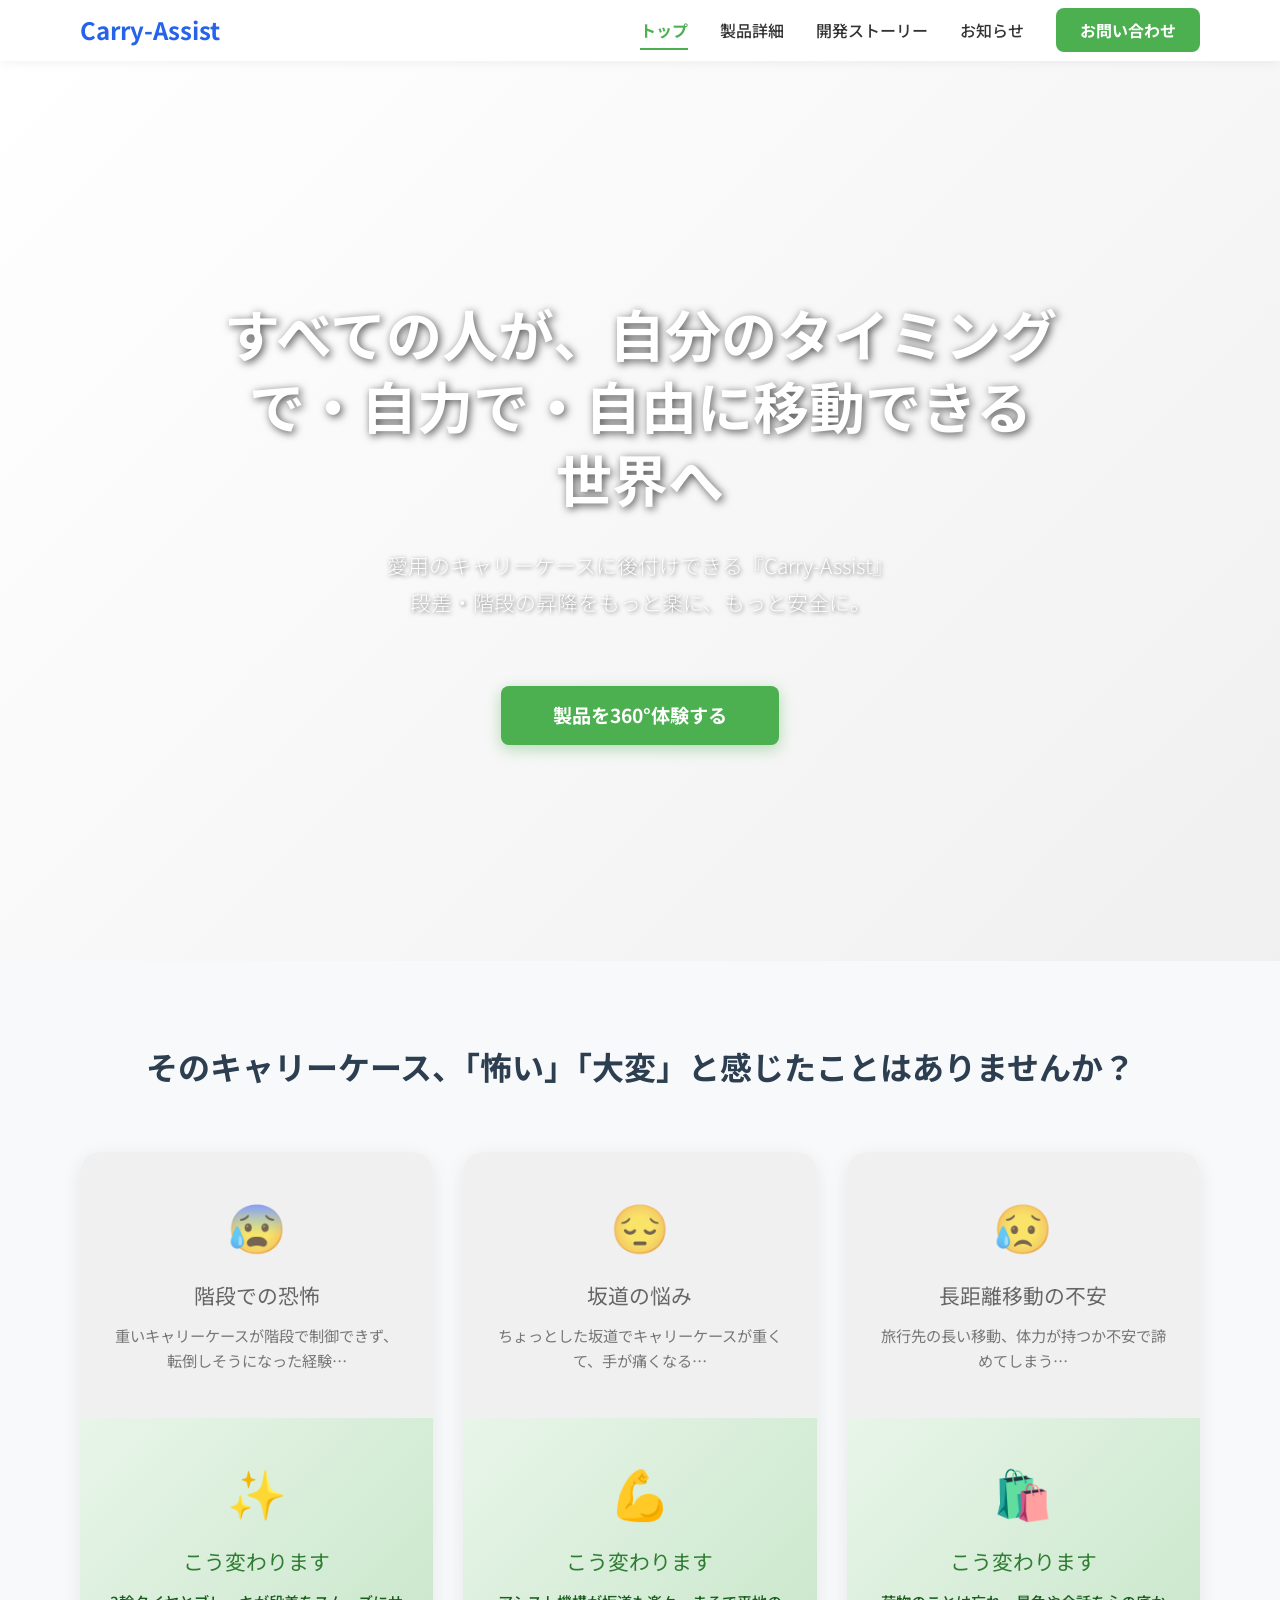
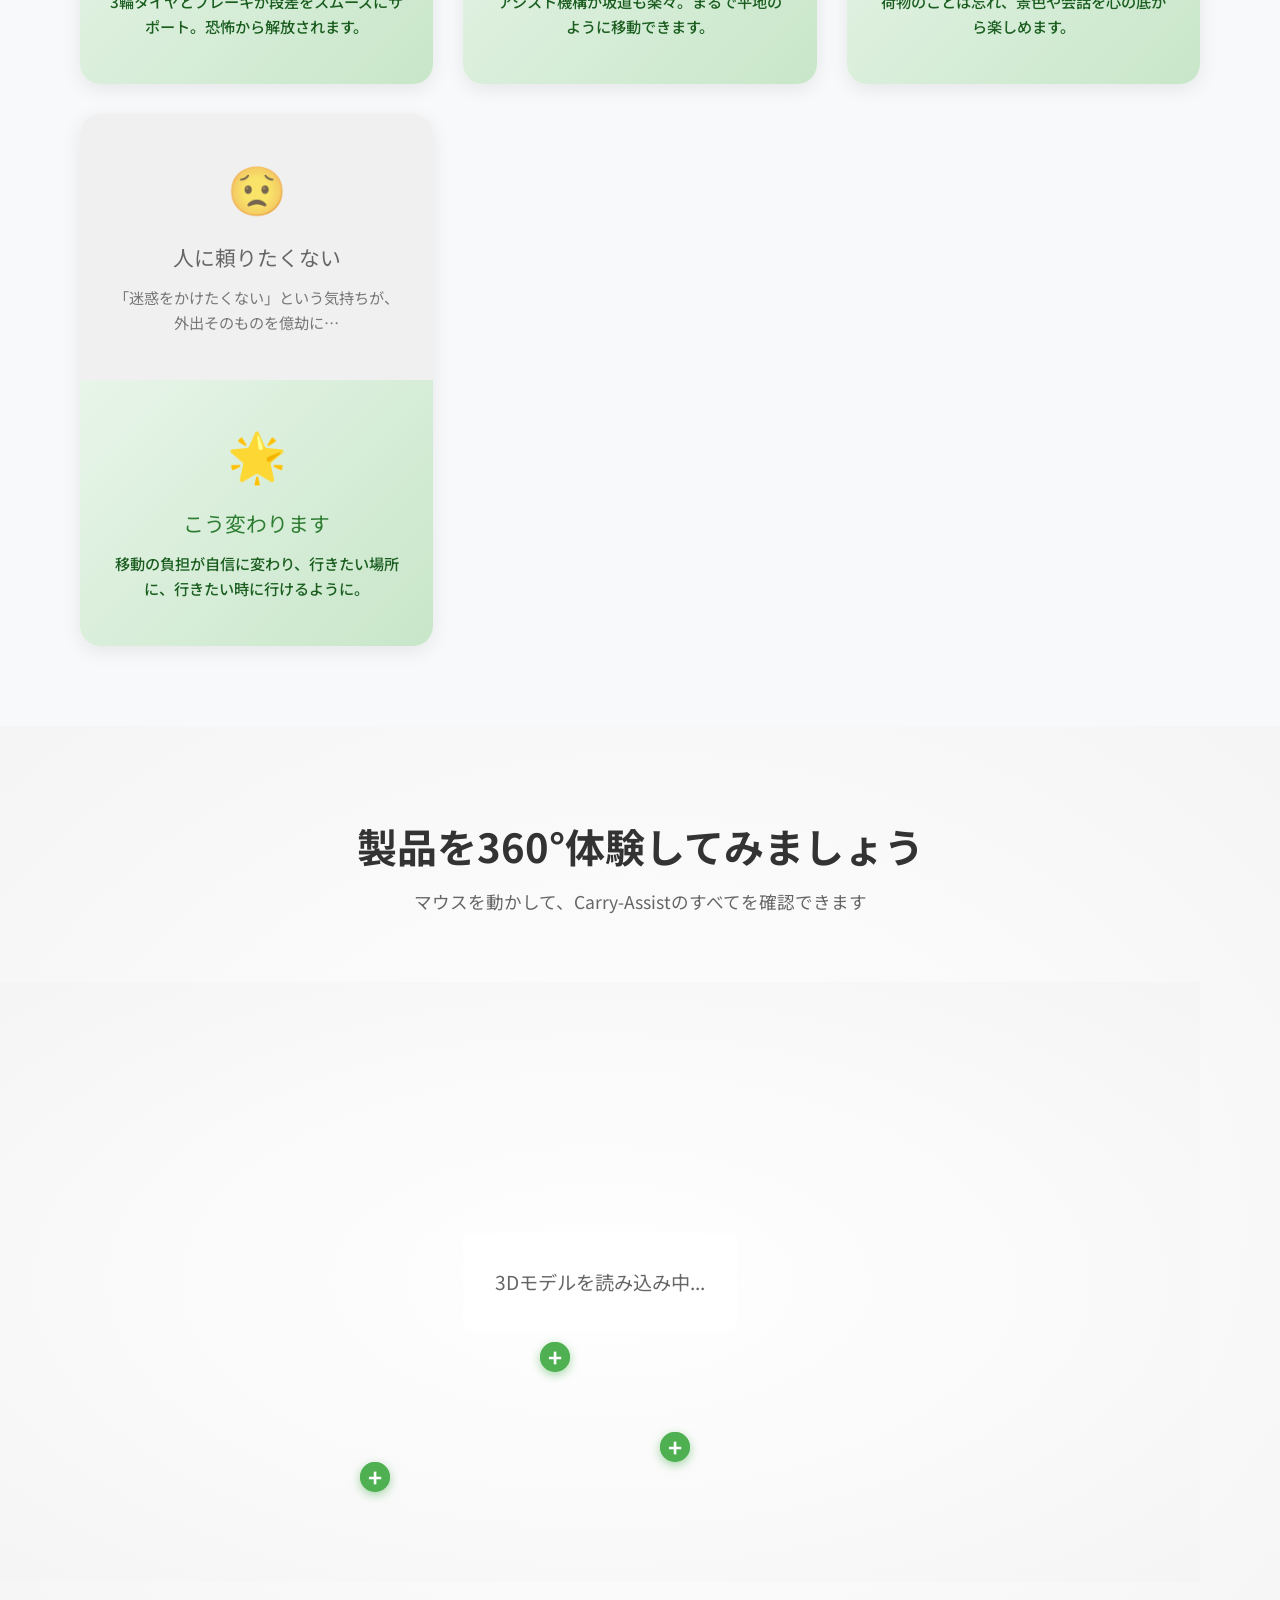
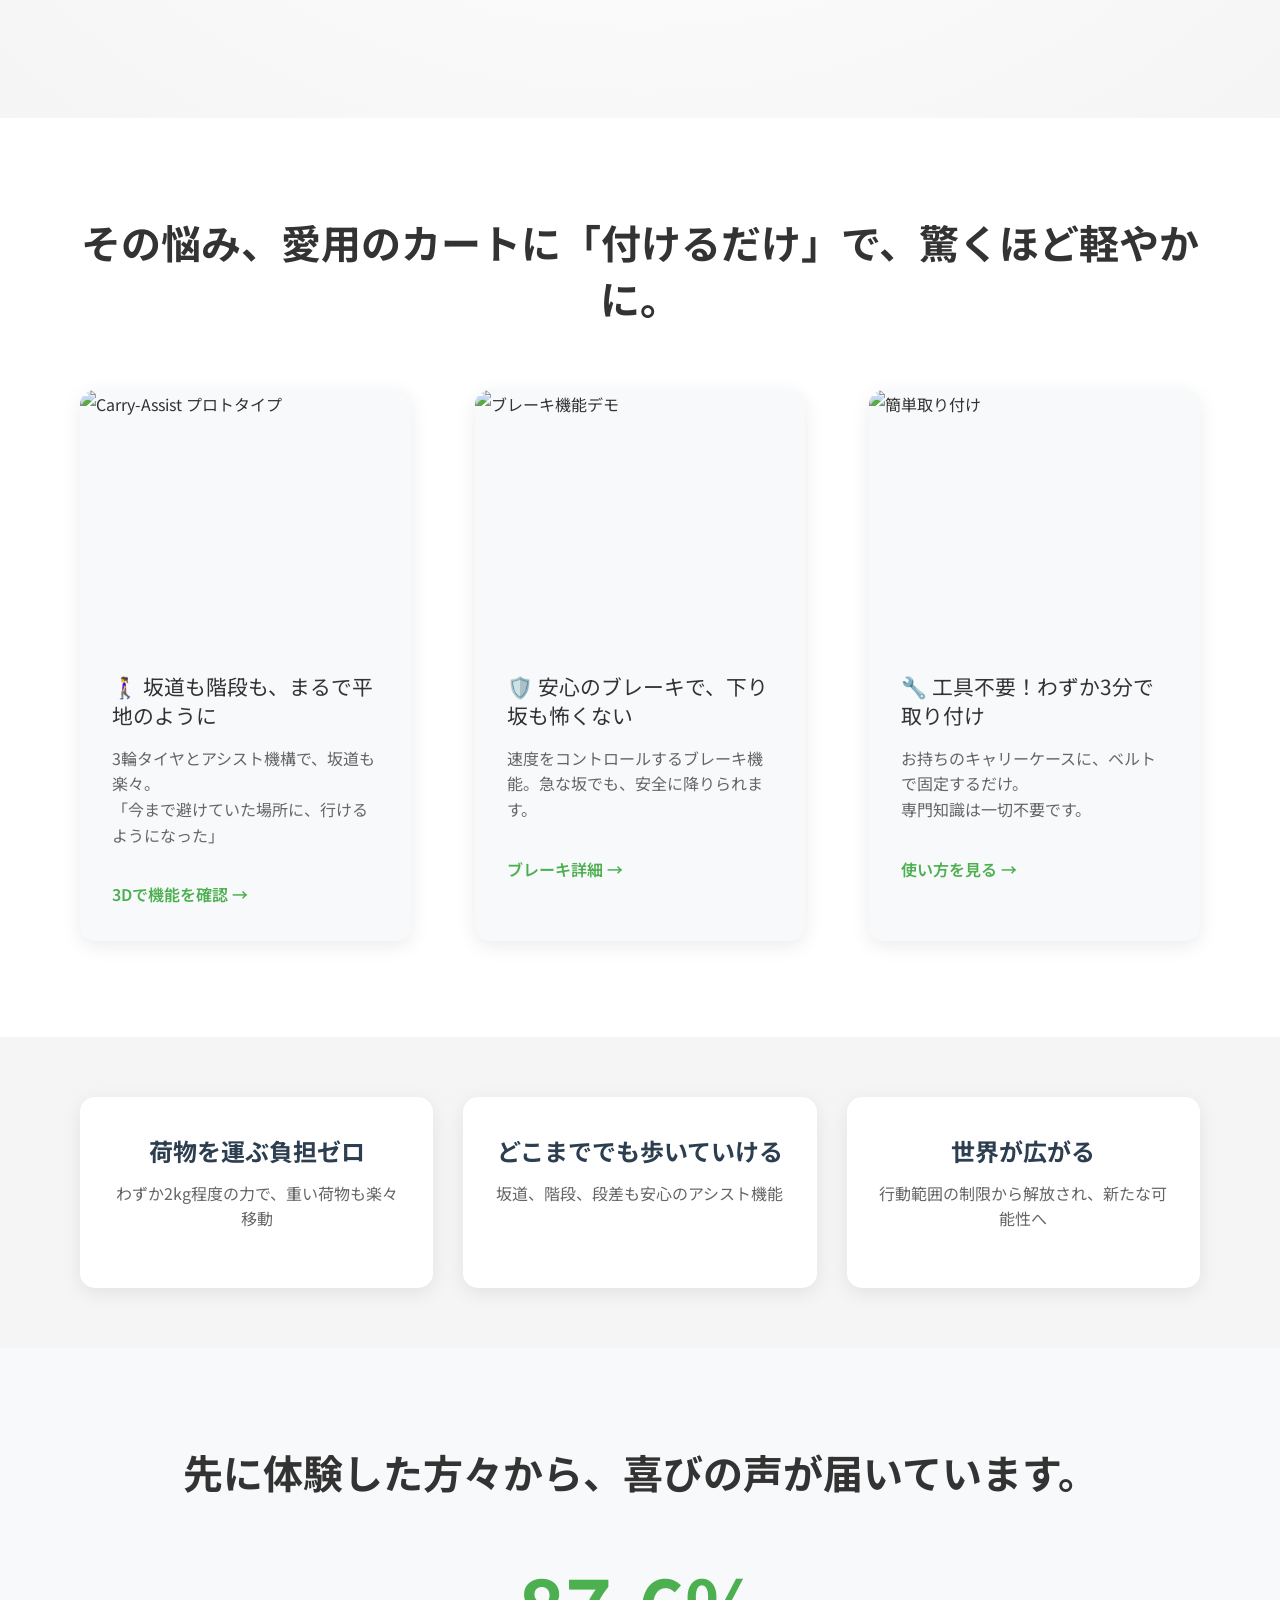
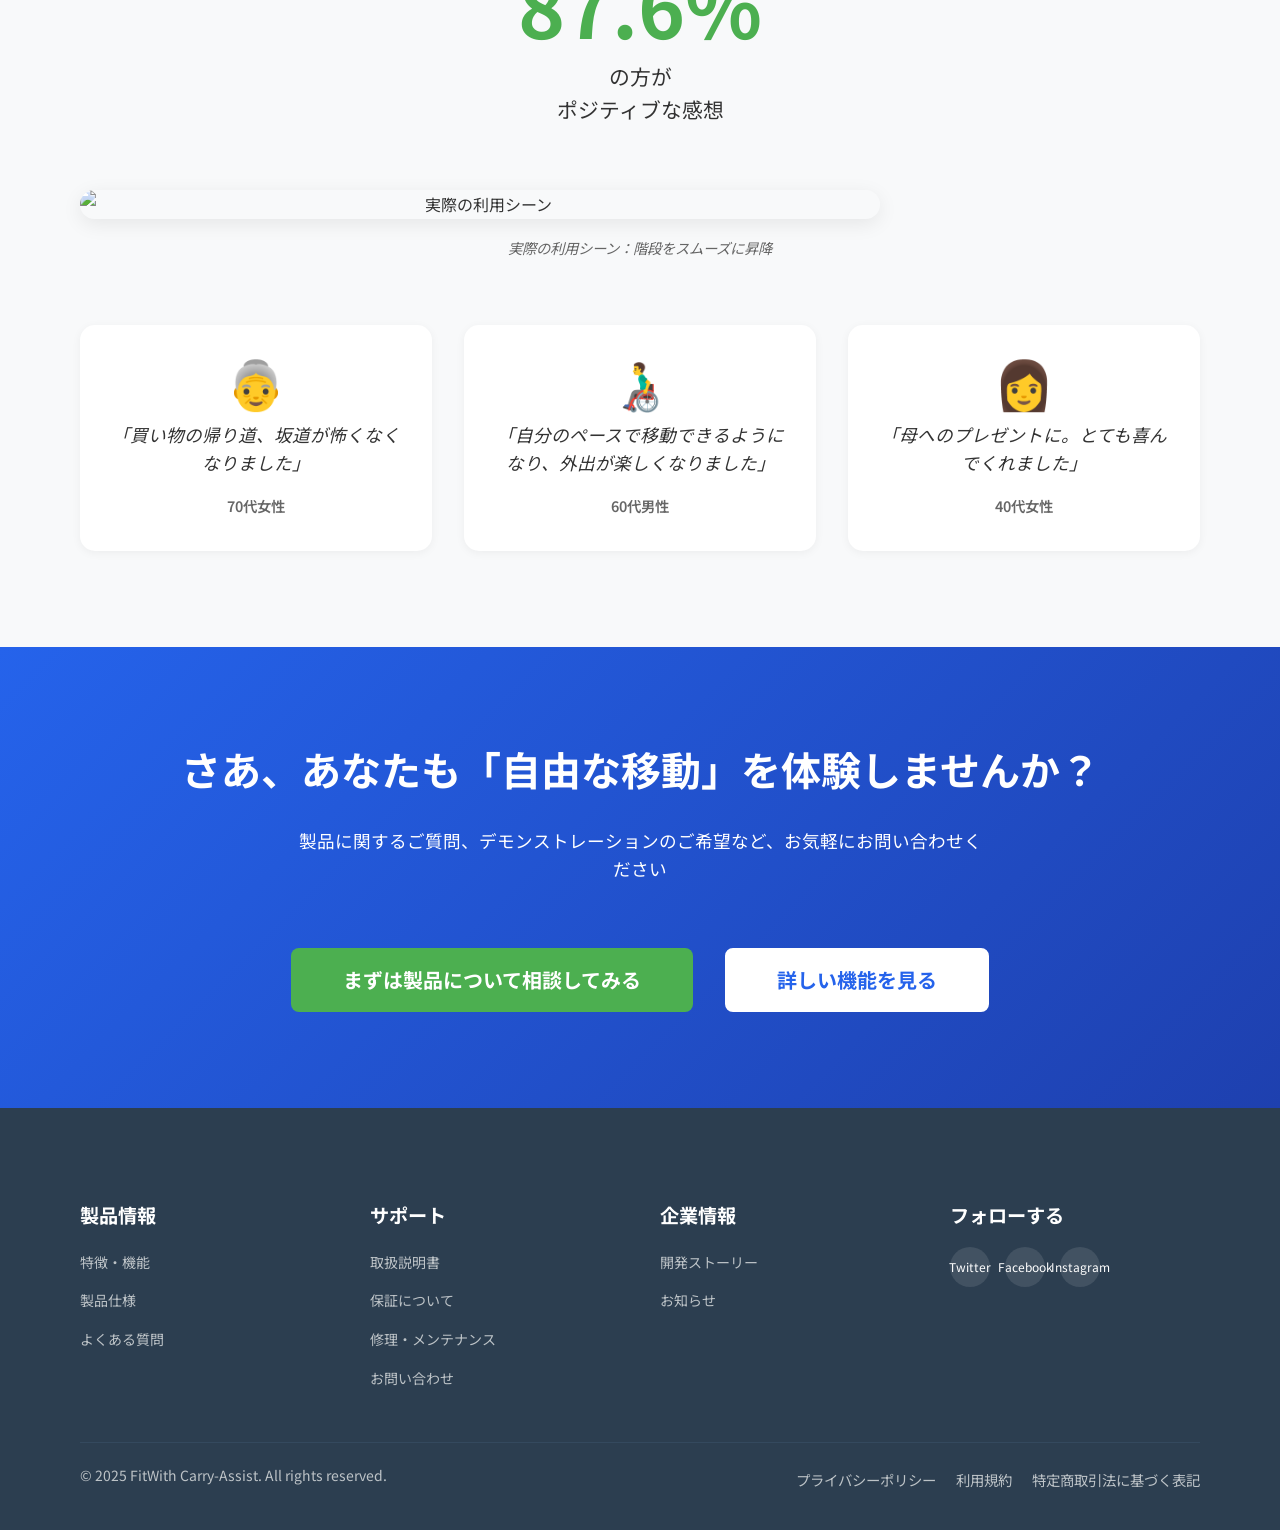
==== commit 58280fd2: "チケット009完了: 顧客の声・CTAセクション実装 + 価格セクション非表示 ## 実装内容  ### チケット009: 顧客の声・CTAセクション - index.html: 顧客の声セクション追" ====
--- a/index.html
+++ b/index.html
@@ -259,7 +259,73 @@
       </div>
     </div>
 
-    <!-- Pricing Section（既存のものを保持） -->
+    <!-- Testimonial Section（顧客の声） -->
+    <section class="testimonial-section">
+      <div class="container">
+        <h2 class="section-title fade-in">
+          先に体験した方々から、喜びの声が届いています。
+        </h2>
+
+        <div class="satisfaction-rate fade-in">
+          <span class="rate-number">87.6%</span>
+          <span class="rate-text">の方が<br>ポジティブな感想</span>
+        </div>
+
+        <div class="testimonial-image fade-in">
+          <img src="https://via.placeholder.com/800x500/4CAF50/ffffff?text=Customer+Testimonial+Scene" alt="実際の利用シーン" loading="lazy">
+          <p class="image-caption">実際の利用シーン：階段をスムーズに昇降</p>
+        </div>
+
+        <div class="testimonial-cards">
+          <div class="testimonial-card fade-in">
+            <div class="testimonial-avatar">👵</div>
+            <p class="testimonial-text">
+              「買い物の帰り道、坂道が怖くなくなりました」
+            </p>
+            <span class="testimonial-author">70代女性</span>
+          </div>
+
+          <div class="testimonial-card fade-in">
+            <div class="testimonial-avatar">👨‍🦽</div>
+            <p class="testimonial-text">
+              「自分のペースで移動できるようになり、外出が楽しくなりました」
+            </p>
+            <span class="testimonial-author">60代男性</span>
+          </div>
+
+          <div class="testimonial-card fade-in">
+            <div class="testimonial-avatar">👩</div>
+            <p class="testimonial-text">
+              「母へのプレゼントに。とても喜んでくれました」
+            </p>
+            <span class="testimonial-author">40代女性</span>
+          </div>
+        </div>
+      </div>
+    </section>
+
+    <!-- CTA Section（最終的な行動喚起） -->
+    <section class="cta-section">
+      <div class="container">
+        <h2 class="cta-title fade-in">
+          さあ、あなたも「自由な移動」を体験しませんか？
+        </h2>
+        <p class="cta-description fade-in">
+          製品に関するご質問、デモンストレーションのご希望など、お気軽にお問い合わせください
+        </p>
+
+        <div class="cta-buttons">
+          <a href="contact.html" class="cta-button primary large">
+            まずは製品について相談してみる
+          </a>
+          <a href="product.html" class="cta-button secondary large">
+            詳しい機能を見る
+          </a>
+        </div>
+      </div>
+    </section>
+
+    <!-- Pricing Section（現状不要のため非表示）
     <div class="pricing-section">
       <h2>価格プラン</h2>
       <p class="pricing-subtitle">あなたのニーズに合わせた最適なプランをお選びください</p>
@@ -303,6 +369,7 @@
         </div>
       </div>
     </div>
+    -->
   </main>
 
   <!-- Footer -->
--- a/styles/main.css
+++ b/styles/main.css
@@ -883,3 +883,192 @@
     height: 180px;
   }
 }
+
+/* ===== Testimonial Section（顧客の声セクション） ===== */
+.testimonial-section {
+  padding: var(--spacing-xl) 0;
+  background: var(--color-bg);
+}
+
+.satisfaction-rate {
+  text-align: center;
+  margin: var(--spacing-lg) 0;
+}
+
+.rate-number {
+  font-size: clamp(3rem, 8vw, 5rem);
+  font-weight: var(--font-weight-bold);
+  color: var(--color-accent);
+  display: block;
+  line-height: 1;
+}
+
+.rate-text {
+  font-size: clamp(1rem, 3vw, 1.3rem);
+  color: var(--color-text);
+  display: block;
+  margin-top: var(--spacing-sm);
+  line-height: 1.6;
+}
+
+.testimonial-image {
+  text-align: center;
+  margin: var(--spacing-lg) 0;
+}
+
+.testimonial-image img {
+  width: 100%;
+  max-width: 800px;
+  height: auto;
+  border-radius: var(--radius-md);
+  box-shadow: var(--shadow-md);
+}
+
+.image-caption {
+  font-size: 0.9rem;
+  color: var(--color-text-light);
+  margin-top: var(--spacing-sm);
+  font-style: italic;
+}
+
+.testimonial-cards {
+  display: grid;
+  grid-template-columns: repeat(auto-fit, minmax(280px, 1fr));
+  gap: var(--spacing-md);
+  margin-top: var(--spacing-lg);
+}
+
+.testimonial-card {
+  background: var(--color-white);
+  padding: var(--spacing-md);
+  border-radius: var(--radius-md);
+  box-shadow: var(--shadow-sm);
+  text-align: center;
+  transition: transform var(--transition-base), box-shadow var(--transition-base);
+}
+
+.testimonial-card:hover {
+  transform: translateY(-5px);
+  box-shadow: var(--shadow-md);
+}
+
+.testimonial-avatar {
+  font-size: 3rem;
+  margin-bottom: var(--spacing-sm);
+  line-height: 1;
+}
+
+.testimonial-text {
+  font-size: 1.1rem;
+  color: var(--color-text);
+  line-height: 1.6;
+  margin-bottom: var(--spacing-sm);
+  font-style: italic;
+}
+
+.testimonial-author {
+  font-size: 0.9rem;
+  color: var(--color-text-light);
+  font-weight: 600;
+  display: block;
+}
+
+/* Testimonial Section レスポンシブ */
+@media (max-width: 768px) {
+  .testimonial-section {
+    padding: var(--spacing-lg) 0;
+  }
+
+  .testimonial-cards {
+    grid-template-columns: 1fr;
+  }
+
+  .rate-number {
+    font-size: 3rem;
+  }
+}
+
+/* ===== CTA Section（行動喚起セクション） ===== */
+.cta-section {
+  padding: var(--spacing-xl) 0;
+  background: linear-gradient(135deg, var(--color-primary) 0%, #1e40af 100%);
+  color: var(--color-white);
+  text-align: center;
+}
+
+.cta-title {
+  font-size: clamp(2rem, 5vw, 2.5rem);
+  margin-bottom: var(--spacing-md);
+  color: var(--color-white);
+  line-height: 1.3;
+}
+
+.cta-description {
+  font-size: 1.1rem;
+  margin-bottom: var(--spacing-lg);
+  opacity: 0.95;
+  max-width: 700px;
+  margin-left: auto;
+  margin-right: auto;
+  line-height: 1.6;
+}
+
+.cta-buttons {
+  display: flex;
+  gap: var(--spacing-md);
+  justify-content: center;
+  flex-wrap: wrap;
+}
+
+.cta-section .cta-button.primary {
+  background: var(--color-accent);
+  color: var(--color-white);
+  animation: pulse 2s infinite;
+  border: 2px solid transparent;
+}
+
+.cta-section .cta-button.primary:hover {
+  background: #45a049;
+  transform: translateY(-3px);
+}
+
+.cta-section .cta-button.secondary {
+  background: var(--color-white);
+  color: var(--color-primary);
+  border: 2px solid var(--color-white);
+}
+
+.cta-section .cta-button.secondary:hover {
+  background: transparent;
+  color: var(--color-white);
+  border-color: var(--color-white);
+  transform: translateY(-3px);
+}
+
+/* CTA Section レスポンシブ */
+@media (max-width: 768px) {
+  .cta-section {
+    padding: var(--spacing-lg) 0;
+  }
+
+  .cta-buttons {
+    flex-direction: column;
+    align-items: stretch;
+  }
+
+  .cta-button {
+    width: 100%;
+    max-width: 400px;
+    margin: 0 auto;
+  }
+}
+
+@media (max-width: 480px) {
+  .cta-title {
+    font-size: 1.75rem;
+  }
+
+  .cta-description {
+    font-size: 1rem;
+  }
+}
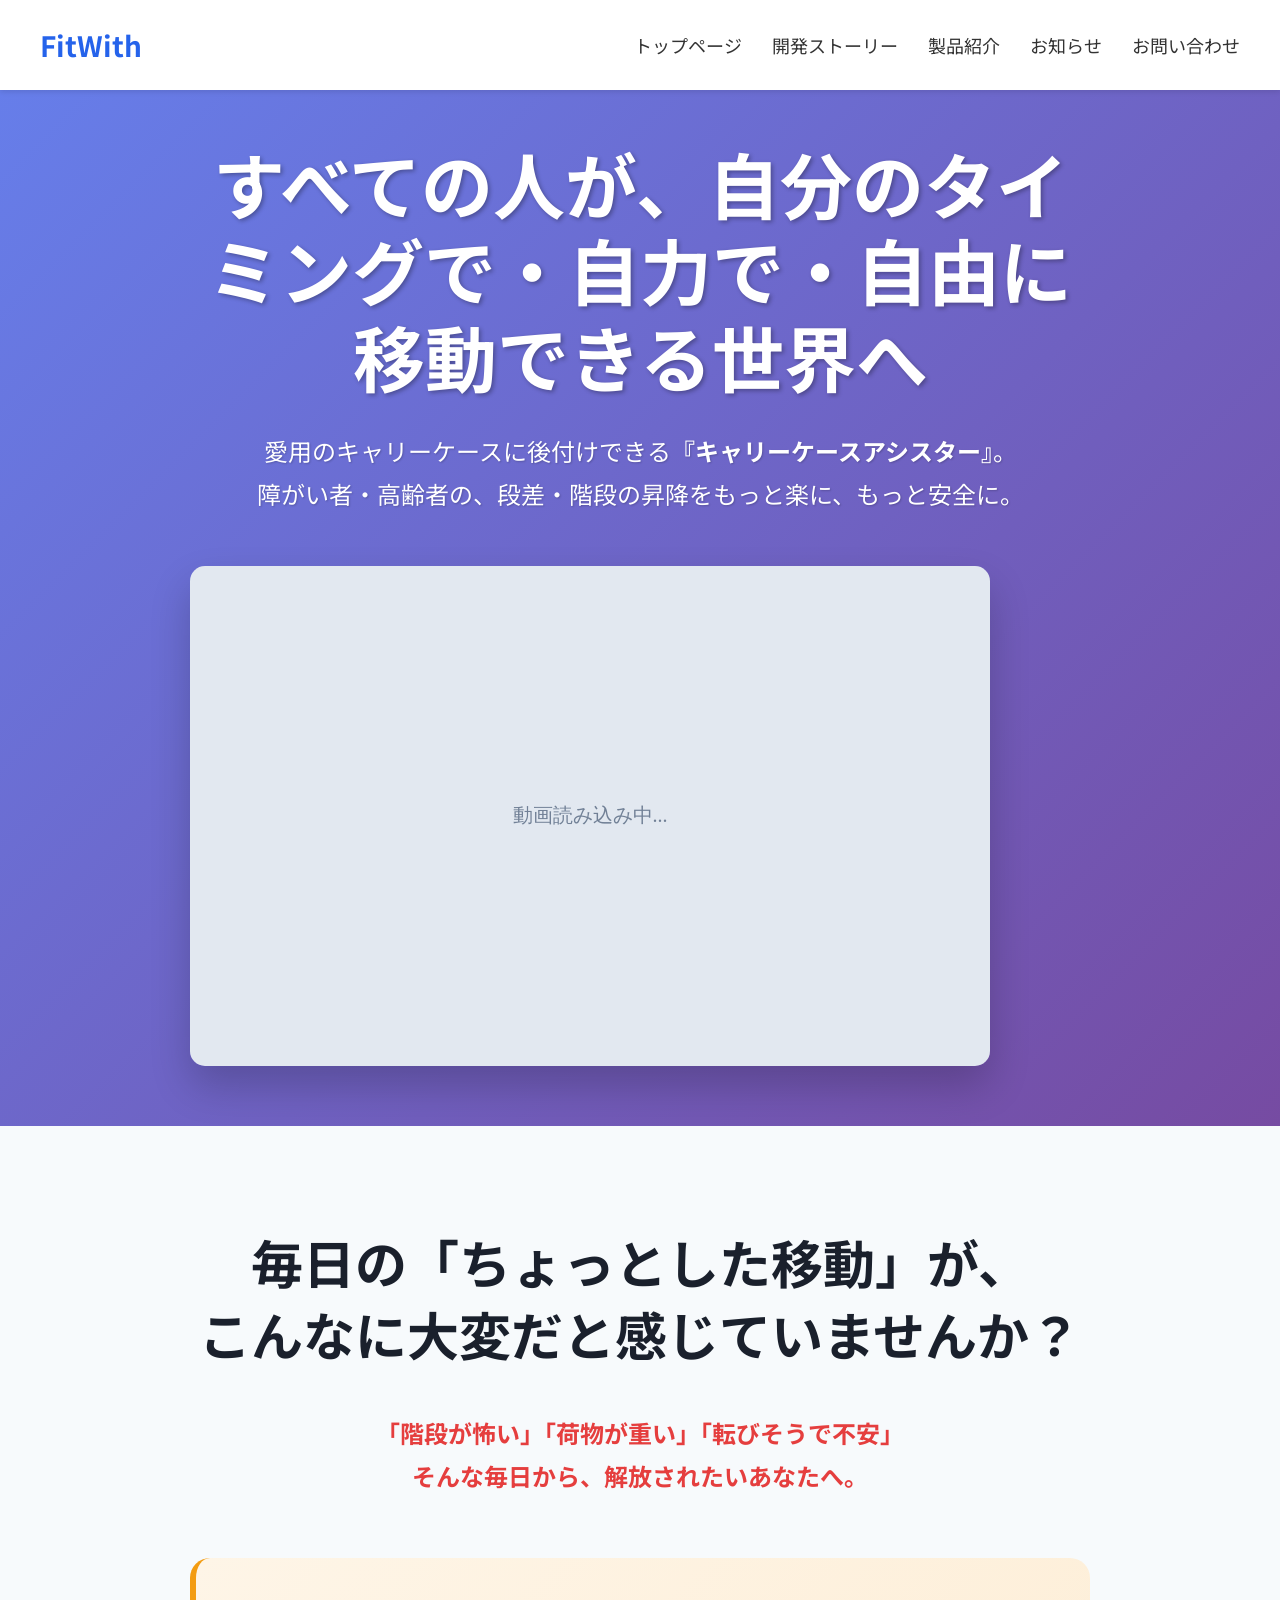
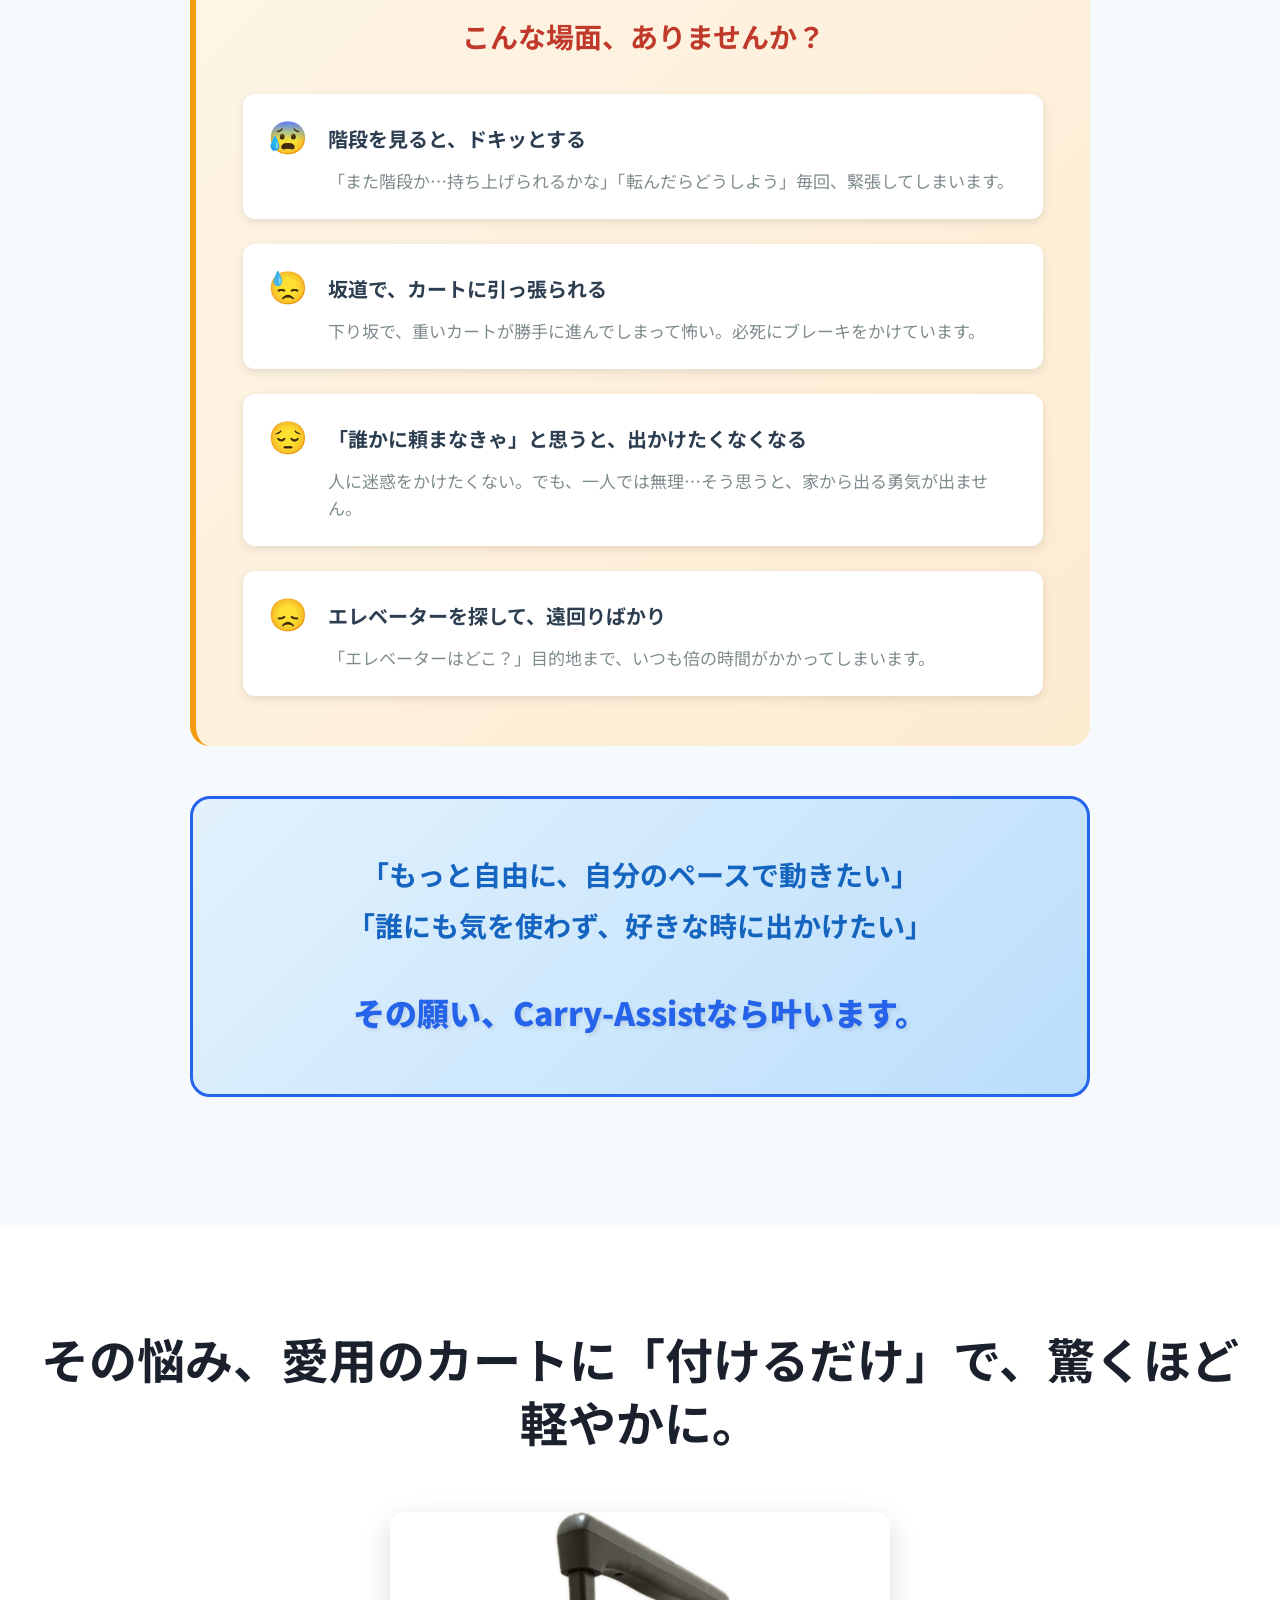
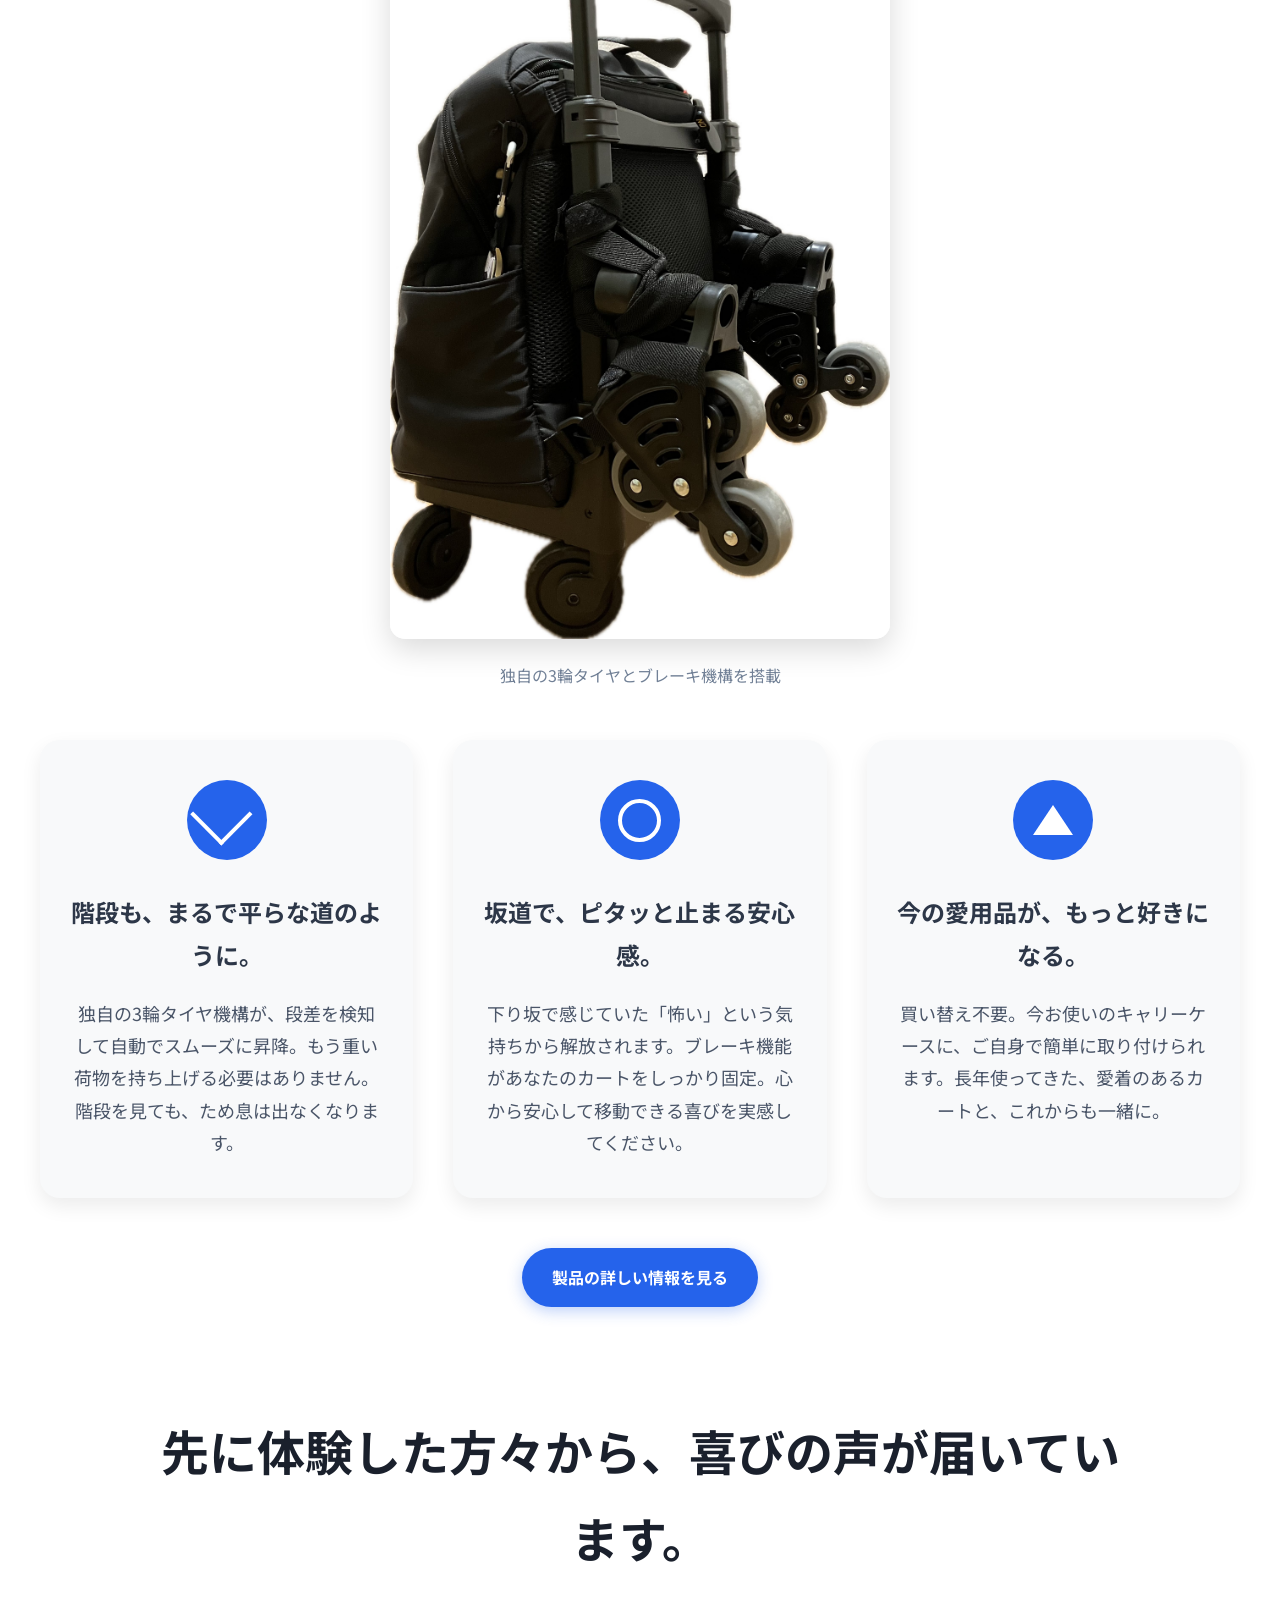
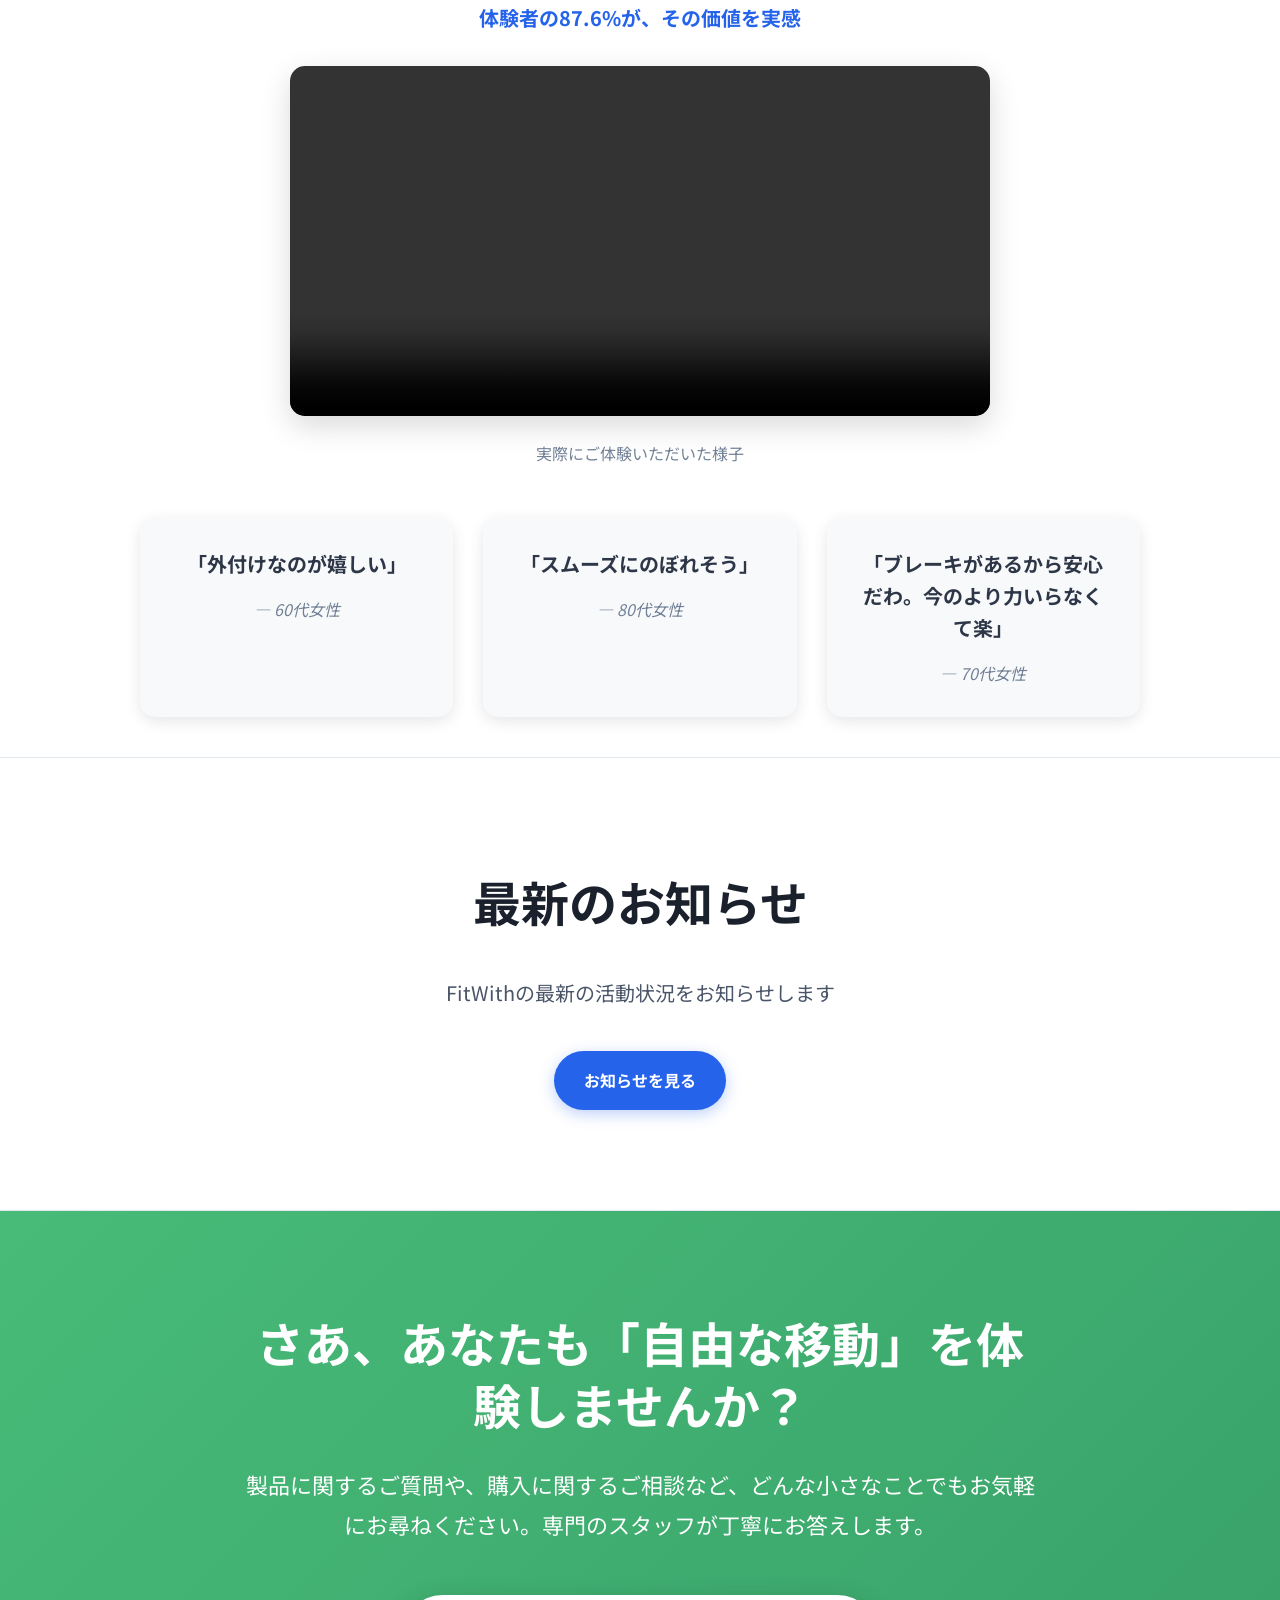
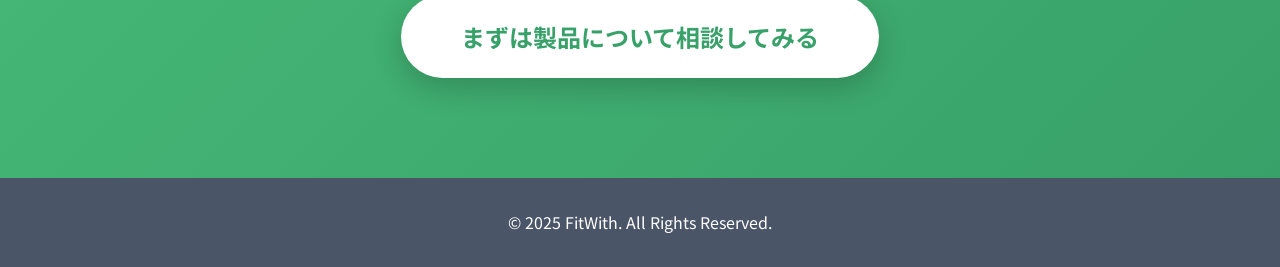
==== commit cf2e5495: "リッチメディア統合完了: 画像・動画素材をサイト全体に組み込み 【完了した作業】 - 画像素材の変換と配置:   - prototype.jpg: プロトタイプ製品写真（index.html, pro" ====
--- a/index.html
+++ b/index.html
@@ -1,433 +1,903 @@
 <!DOCTYPE html>
 <html lang="ja">
 <head>
-  <meta charset="UTF-8">
-  <meta name="viewport" content="width=device-width, initial-scale=1.0">
-  <title>Carry-Assist - 自由な移動を、すべての人に</title>
-
-  <!-- Fonts -->
-  <link rel="preconnect" href="https://fonts.googleapis.com">
-  <link rel="preconnect" href="https://fonts.gstatic.com" crossorigin>
-  <link href="https://fonts.googleapis.com/css2?family=Noto+Sans+JP:wght@300;400;700&display=swap" rel="stylesheet">
-
-  <!-- Styles -->
-  <link rel="stylesheet" href="styles/main.css">
-  <link rel="stylesheet" href="styles/animations.css">
-  <link rel="stylesheet" href="styles/header-footer.css">
-  <link rel="stylesheet" href="styles/hero.css">
-  <link rel="stylesheet" href="styles/three-viewer.css">
-  <link rel="stylesheet" href="styles.css">
+    <meta charset="UTF-8">
+    <meta name="viewport" content="width=device-width, initial-scale=1.0">
+    <meta name="description" content="FitWith Carry-Assist - 階段や段差の移動を安全にサポートする革新的なソリューション">
+    <meta name="keywords" content="FitWith, Carry-Assist, バリアフリー, 段差解消, 車椅子サポート">
+    <title>FitWith - すべての人が、自由に移動できる世界へ</title>
+
+    <link rel="preconnect" href="https://fonts.googleapis.com">
+    <link rel="preconnect" href="https://fonts.gstatic.com" crossorigin>
+    <link href="https://fonts.googleapis.com/css2?family=Noto+Sans+JP:wght@400;700&display=swap" rel="stylesheet">
+    
+    <style>
+        /* リセットCSS */
+        * {
+            margin: 0;
+            padding: 0;
+            box-sizing: border-box;
+        }
+        
+        body {
+            font-family: 'Noto Sans JP', sans-serif;
+            line-height: 1.8;
+            color: #333;
+            background-color: #ffffff;
+        }
+        
+        /* ヘッダースタイル */
+        header {
+            background-color: #ffffff;
+            padding: 20px 40px;
+            box-shadow: 0 2px 5px rgba(0, 0, 0, 0.1);
+            position: fixed;
+            width: 100%;
+            top: 0;
+            z-index: 1000;
+        }
+        
+        .header-container {
+            max-width: 1200px;
+            margin: 0 auto;
+            display: flex;
+            justify-content: space-between;
+            align-items: center;
+        }
+        
+        .logo {
+            font-size: 28px;
+            font-weight: bold;
+            color: #2563eb;
+            text-decoration: none;
+        }
+        
+        nav ul {
+            list-style: none;
+            display: flex;
+            gap: 30px;
+        }
+        
+        nav a {
+            text-decoration: none;
+            color: #333;
+            font-size: 18px;
+            transition: color 0.3s;
+        }
+        
+        nav a:hover {
+            color: #2563eb;
+            transform: scale(1.05);
+        }
+
+        nav a {
+            text-decoration: none;
+            color: #333;
+            font-size: 18px;
+            transition: color 0.3s, transform 0.3s;
+        }
+        
+        /* メインコンテンツの余白（ヘッダー分） */
+        main {
+            margin-top: 80px;
+        }
+        
+        /* フッタースタイル */
+        footer {
+            background-color: #4a5568;
+            color: #ffffff;
+            text-align: center;
+            padding: 30px 20px;
+            font-size: 16px;
+        }
+        
+        /* ヒーローセクションスタイル */
+        .hero {
+            min-height: 90vh;
+            display: flex;
+            flex-direction: column;
+            justify-content: center;
+            align-items: center;
+            text-align: center;
+            padding: 60px 20px;
+            background: linear-gradient(135deg, #667eea 0%, #764ba2 100%);
+            position: relative;
+            overflow: hidden;
+        }
+        
+        .hero-content {
+            max-width: 900px;
+            z-index: 2;
+            position: relative;
+        }
+        
+        .hero-title {
+            font-size: 72px;
+            font-weight: bold;
+            color: #ffffff;
+            margin-bottom: 30px;
+            line-height: 1.2;
+            text-shadow: 2px 2px 4px rgba(0, 0, 0, 0.3);
+        }
+        
+        .hero-subtitle {
+            font-size: 24px;
+            color: #ffffff;
+            line-height: 1.8;
+            margin-bottom: 50px;
+            text-shadow: 1px 1px 2px rgba(0, 0, 0, 0.2);
+        }
+        
+        .hero-image {
+            width: 100%;
+            max-width: 800px;
+            height: 400px;
+            background-color: rgba(255, 255, 255, 0.9);
+            border-radius: 15px;
+            display: flex;
+            align-items: center;
+            justify-content: center;
+            font-size: 20px;
+            color: #666;
+            box-shadow: 0 20px 40px rgba(0, 0, 0, 0.2);
+        }
+        
+        /* 課題提起セクションスタイル */
+        .problem {
+            padding: 100px 20px;
+            background-color: #f7fafc;
+        }
+        
+        .problem-container {
+            max-width: 900px;
+            margin: 0 auto;
+            text-align: center;
+        }
+        
+        .problem-title {
+            font-size: 48px;
+            font-weight: bold;
+            color: #1a202c;
+            margin-bottom: 50px;
+            line-height: 1.3;
+        }
+        
+        .problem-story {
+            font-size: 20px;
+            line-height: 2;
+            color: #4a5568;
+            margin-bottom: 30px;
+            text-align: left;
+        }
+        
+        .problem-highlight {
+            font-size: 24px;
+            font-weight: bold;
+            color: #2563eb;
+            margin-top: 40px;
+            text-align: center;
+        }
+        
+        /* レスポンシブデザイン */
+        @media (max-width: 768px) {
+            .header-container {
+                flex-direction: column;
+                gap: 15px;
+            }
+            
+            nav ul {
+                flex-direction: column;
+                text-align: center;
+                gap: 15px;
+            }
+            
+            main {
+                margin-top: 150px;
+            }
+            
+            .hero-title {
+                font-size: 42px;
+            }
+            
+            .hero-subtitle {
+                font-size: 18px;
+            }
+            
+            .hero-image {
+                height: 250px;
+            }
+            
+            .problem-title {
+                font-size: 32px;
+            }
+            
+            .problem-story {
+                font-size: 18px;
+            }
+            
+            .problem-highlight {
+                font-size: 20px;
+            }
+        }
+        
+        /* 使用イメージセクションスタイル */
+        .usage {
+            padding: 80px 20px;
+            background-color: #ffffff;
+        }
+        
+        .usage-container {
+            max-width: 1000px;
+            margin: 0 auto;
+            text-align: center;
+        }
+        
+        .usage-title {
+            font-size: 48px;
+            font-weight: bold;
+            color: #1a202c;
+            margin-bottom: 50px;
+        }
+        
+        .usage-image {
+            width: 100%;
+            max-width: 900px;
+            height: 500px;
+            background-color: #e2e8f0;
+            border-radius: 15px;
+            display: flex;
+            align-items: center;
+            justify-content: center;
+            font-size: 20px;
+            color: #718096;
+            margin: 0 auto;
+        }
+        
+        /* チーム紹介セクションスタイル */
+        .team {
+            padding: 80px 20px;
+            background-color: #f7fafc;
+        }
+        
+        .team-container {
+            max-width: 1200px;
+            margin: 0 auto;
+            text-align: center;
+        }
+        
+        .team-title {
+            font-size: 48px;
+            font-weight: bold;
+            color: #1a202c;
+            margin-bottom: 20px;
+        }
+        
+        .team-subtitle {
+            font-size: 24px;
+            color: #4a5568;
+            margin-bottom: 60px;
+        }
+        
+        .team-members {
+            display: grid;
+            grid-template-columns: repeat(auto-fit, minmax(250px, 1fr));
+            gap: 40px;
+            justify-content: center;
+        }
+        
+        .member-card {
+            background-color: #ffffff;
+            padding: 30px 20px;
+            border-radius: 15px;
+            box-shadow: 0 4px 6px rgba(0, 0, 0, 0.1);
+            transition: transform 0.3s;
+        }
+        
+        .member-card:hover {
+            transform: translateY(-5px);
+        }
+        
+        .member-photo {
+            width: 120px;
+            height: 120px;
+            background-color: #cbd5e0;
+            border-radius: 50%;
+            margin: 0 auto 20px;
+            display: flex;
+            align-items: center;
+            justify-content: center;
+            font-size: 14px;
+            color: #718096;
+        }
+        
+        .member-name {
+            font-size: 24px;
+            font-weight: bold;
+            color: #2d3748;
+            margin-bottom: 10px;
+        }
+        
+        .member-role {
+            font-size: 18px;
+            color: #718096;
+        }
+        
+        /* レスポンシブデザイン追加 */
+        @media (max-width: 768px) {
+            .usage-title,
+            .team-title {
+                font-size: 32px;
+            }
+            
+            .usage-image {
+                height: 300px;
+            }
+            
+            .team-subtitle {
+                font-size: 20px;
+            }
+            
+            .team-members {
+                grid-template-columns: 1fr;
+            }
+        }
+        
+        /* ロードマップセクションスタイル */
+        .roadmap {
+            padding: 80px 20px;
+            background-color: #ffffff;
+        }
+        
+        .roadmap-container {
+            max-width: 1000px;
+            margin: 0 auto;
+            text-align: center;
+        }
+        
+        .roadmap-title {
+            font-size: 48px;
+            font-weight: bold;
+            color: #1a202c;
+            margin-bottom: 20px;
+        }
+        
+        .roadmap-subtitle {
+            font-size: 22px;
+            color: #4a5568;
+            margin-bottom: 60px;
+        }
+        
+        .timeline {
+            display: flex;
+            justify-content: space-between;
+            align-items: center;
+            position: relative;
+            max-width: 900px;
+            margin: 0 auto;
+        }
+        
+        .timeline::before {
+            content: '';
+            position: absolute;
+            top: 50%;
+            left: 0;
+            right: 0;
+            height: 2px;
+            background-color: #cbd5e0;
+            z-index: 0;
+        }
+        
+        .timeline-item {
+            flex: 1;
+            text-align: center;
+            position: relative;
+            z-index: 1;
+        }
+        
+        .timeline-dot {
+            width: 40px;
+            height: 40px;
+            background-color: #3182ce;
+            border-radius: 50%;
+            margin: 0 auto 20px;
+            display: flex;
+            align-items: center;
+            justify-content: center;
+            color: white;
+            font-weight: bold;
+            border: 4px solid #ffffff;
+            box-shadow: 0 2px 4px rgba(0, 0, 0, 0.1);
+        }
+        
+        .timeline-label {
+            font-size: 18px;
+            font-weight: bold;
+            color: #2d3748;
+        }
+        
+        /* CTAセクションスタイル */
+        .cta {
+            padding: 100px 20px;
+            background: linear-gradient(135deg, #48bb78 0%, #38a169 100%);
+            text-align: center;
+        }
+        
+        .cta-container {
+            max-width: 800px;
+            margin: 0 auto;
+        }
+        
+        .cta-title {
+            font-size: 48px;
+            font-weight: bold;
+            color: #ffffff;
+            margin-bottom: 30px;
+            line-height: 1.3;
+        }
+        
+        .cta-message {
+            font-size: 22px;
+            color: #ffffff;
+            margin-bottom: 50px;
+            line-height: 1.8;
+        }
+        
+        .cta-button {
+            display: inline-block;
+            padding: 20px 60px;
+            background-color: #ffffff;
+            color: #38a169;
+            font-size: 24px;
+            font-weight: bold;
+            text-decoration: none;
+            border-radius: 50px;
+            box-shadow: 0 10px 30px rgba(0, 0, 0, 0.2);
+            transition: all 0.3s;
+        }
+        
+        .cta-button:hover {
+            transform: translateY(-3px);
+            box-shadow: 0 15px 40px rgba(0, 0, 0, 0.3);
+        }
+        
+        /* レスポンシブデザイン追加 */
+        @media (max-width: 768px) {
+            .roadmap-title,
+            .cta-title {
+                font-size: 32px;
+            }
+
+            .timeline {
+                flex-direction: column;
+                gap: 40px;
+            }
+
+            .timeline::before {
+                top: 0;
+                bottom: 0;
+                left: 50%;
+                width: 2px;
+                height: auto;
+            }
+
+            .cta-message {
+                font-size: 18px;
+            }
+
+            .cta-button {
+                font-size: 20px;
+                padding: 16px 40px;
+            }
+        }
+
+        /* プロダクトセクションスタイル */
+        .product {
+            padding: 100px 20px;
+            background-color: #ffffff;
+        }
+
+        .product-container {
+            max-width: 1200px;
+            margin: 0 auto;
+            text-align: center;
+        }
+
+        .product-title {
+            font-size: 48px;
+            font-weight: bold;
+            color: #1a202c;
+            margin-bottom: 60px;
+            line-height: 1.3;
+        }
+
+        .product-features {
+            display: grid;
+            grid-template-columns: repeat(auto-fit, minmax(320px, 1fr));
+            gap: 40px;
+            margin: 0 auto;
+        }
+
+        .feature-card {
+            background-color: #f8f9fa;
+            padding: 40px 30px;
+            border-radius: 20px;
+            box-shadow: 0 8px 20px rgba(0, 0, 0, 0.08);
+            transition: transform 0.3s, box-shadow 0.3s;
+        }
+
+        .feature-card:hover {
+            transform: translateY(-8px);
+            box-shadow: 0 12px 30px rgba(0, 0, 0, 0.12);
+        }
+
+        .feature-icon {
+            width: 80px;
+            height: 80px;
+            margin: 0 auto 30px;
+            display: flex;
+            align-items: center;
+            justify-content: center;
+            background-color: #2563eb;
+            border-radius: 50%;
+        }
+
+        .feature-icon-stairs::before {
+            content: '';
+            display: block;
+            width: 40px;
+            height: 40px;
+            border-left: 4px solid white;
+            border-bottom: 4px solid white;
+            transform: rotate(-45deg) translateY(-8px);
+        }
+
+        .feature-icon-attach::before {
+            content: '';
+            display: block;
+            width: 35px;
+            height: 35px;
+            border: 4px solid white;
+            border-radius: 50%;
+            position: relative;
+        }
+
+        .feature-icon-attach::after {
+            content: '';
+            display: block;
+            width: 20px;
+            height: 20px;
+            border: 4px solid white;
+            border-radius: 50%;
+            position: absolute;
+            right: -10px;
+            top: 7px;
+        }
+
+        .feature-icon-design::before {
+            content: '';
+            display: block;
+            width: 0;
+            height: 0;
+            border-left: 20px solid transparent;
+            border-right: 20px solid transparent;
+            border-bottom: 30px solid white;
+            position: relative;
+        }
+
+        .feature-icon-design::after {
+            content: '';
+            display: block;
+            width: 30px;
+            height: 4px;
+            background-color: white;
+            position: absolute;
+            bottom: -15px;
+            left: -15px;
+        }
+
+        .feature-title {
+            font-size: 24px;
+            font-weight: bold;
+            color: #2d3748;
+            margin-bottom: 20px;
+        }
+
+        .feature-description {
+            font-size: 18px;
+            line-height: 1.8;
+            color: #4a5568;
+        }
+
+        @media (max-width: 768px) {
+            .product-title {
+                font-size: 32px;
+            }
+
+            .product-features {
+                grid-template-columns: 1fr;
+            }
+
+            .feature-title {
+                font-size: 20px;
+            }
+
+            .feature-description {
+                font-size: 16px;
+            }
+        }
+
+        /* スクロールアニメーション */
+        .fade-in {
+            opacity: 0;
+            transform: translateY(30px);
+            transition: opacity 0.8s ease-out, transform 0.8s ease-out;
+        }
+        .fade-in.is-visible {
+            opacity: 1;
+            transform: translateY(0);
+        }
+
+        /* ニュースハイライトセクション */
+        .news-highlight {
+            padding: 100px 20px;
+            background-color: #ffffff;
+            border-top: 1px solid #e2e8f0;
+            border-bottom: 1px solid #e2e8f0;
+        }
+
+        /* 証言（お客様の声）セクションスタイル */
+        .testimonials {
+            display: grid;
+            grid-template-columns: repeat(auto-fit, minmax(300px, 1fr));
+            gap: 30px;
+            margin: 40px auto;
+            max-width: 1000px;
+        }
+
+        .testimonial-card {
+            background-color: #f8f9fa;
+            padding: 30px;
+            border-radius: 15px;
+            box-shadow: 0 4px 15px rgba(0, 0, 0, 0.1);
+            text-align: center;
+            transition: transform 0.3s;
+        }
+
+        .testimonial-card:hover {
+            transform: translateY(-5px);
+        }
+
+        .testimonial-quote {
+            font-size: 20px;
+            font-weight: bold;
+            color: #2d3748;
+            margin-bottom: 15px;
+            line-height: 1.6;
+        }
+
+        .testimonial-author {
+            font-size: 16px;
+            color: #718096;
+            font-style: italic;
+        }
+
+        @media (max-width: 768px) {
+            .testimonials {
+                grid-template-columns: 1fr;
+            }
+
+            .testimonial-quote {
+                font-size: 18px;
+            }
+        }
+    </style>
 </head>
 <body>
-  <!-- Skip Link -->
-  <a href="#main-content" class="skip-link">メインコンテンツへスキップ</a>
-
-  <!-- Header -->
-  <header class="site-header">
-    <div class="container">
-      <div class="header-content">
-        <div class="logo">
-          <a href="index.html">
-            <h1>Carry-Assist</h1>
-          </a>
+    <!-- 1. ヘッダー: ロゴとシンプルなナビゲーション -->
+    <header>
+        <div class="header-container">
+            <a href="#" class="logo">FitWith</a>
+            <nav>
+                <ul>
+                    <li><a href="index.html">トップページ</a></li>
+                    <li><a href="mission.html">開発ストーリー</a></li>
+                    <li><a href="product.html">製品紹介</a></li>
+                    <li><a href="news.html">お知らせ</a></li>
+                    <li><a href="contact.html">お問い合わせ</a></li>
+                </ul>
+            </nav>
         </div>
-
-        <nav class="main-nav">
-          <ul class="nav-list">
-            <li><a href="index.html" class="nav-link">トップ</a></li>
-            <li><a href="product.html" class="nav-link">製品詳細</a></li>
-            <li><a href="mission.html" class="nav-link">開発ストーリー</a></li>
-            <li><a href="news.html" class="nav-link">お知らせ</a></li>
-            <li><a href="contact.html" class="nav-link cta">お問い合わせ</a></li>
-          </ul>
-        </nav>
-
-        <button class="hamburger" aria-label="メニュー" aria-expanded="false">
-          <span></span>
-          <span></span>
-          <span></span>
-        </button>
-      </div>
-    </div>
-  </header>
-
-  <!-- Main Content -->
-  <main id="main-content">
-    <!-- Hero Section -->
-    <section class="hero-section">
-      <div class="hero-image-container">
-        <!-- プレースホルダー画像（実際の画像は020で変換後に置き換え） -->
-        <picture>
-          <source media="(min-width: 1200px)" srcset="https://via.placeholder.com/1920x1080/4CAF50/ffffff?text=Carry-Assist+Desktop" type="image/jpeg">
-          <source media="(min-width: 768px)" srcset="https://via.placeholder.com/1024x768/4CAF50/ffffff?text=Carry-Assist+Tablet" type="image/jpeg">
-          <img src="https://via.placeholder.com/750x1334/4CAF50/ffffff?text=Carry-Assist+Mobile" alt="Carry-Assist 使用イメージ" class="hero-image">
-        </picture>
-        <div class="hero-overlay"></div>
-      </div>
-
-      <div class="hero-content">
-        <h1 class="hero-title fade-in">
-          すべての人が、自分のタイミングで・自力で・自由に移動できる世界へ
-        </h1>
-        <p class="hero-subtitle fade-in">
-          愛用のキャリーケースに後付けできる『Carry-Assist』<br>
-          段差・階段の昇降をもっと楽に、もっと安全に。
-        </p>
-        <a href="#3d-experience" class="cta-button primary fade-in">
-          製品を360°体験する
-        </a>
-      </div>
-    </section>
-
-    <!-- Empathy Section（既存のものを保持） -->
-    <section class="empathy-section">
-      <div class="container">
-        <h2 class="empathy-title">そのキャリーケース、「怖い」「大変」と感じたことはありませんか？</h2>
-
-        <div class="empathy-cards">
-          <div class="empathy-card">
-            <div class="problem-side">
-              <div class="problem-icon">😰</div>
-              <h3>階段での恐怖</h3>
-              <p>重いキャリーケースが階段で制御できず、転倒しそうになった経験…</p>
+    </header>
+    
+    <main>
+        <!-- 2. ヒーローセクション: 心を掴むキャッチコピーと製品コンセプトのビジュアル -->
+        <section class="hero">
+            <div class="hero-content">
+                <h1 class="hero-title">すべての人が、自分のタイミングで・自力で・自由に移動できる世界へ</h1>
+                <p class="hero-subtitle">
+                    愛用のキャリーケースに後付けできる<strong>『キャリーケースアシスター』</strong>。<br>
+                    障がい者・高齢者の、段差・階段の昇降をもっと楽に、もっと安全に。
+                </p>
+                <div class="hero-video-container" style="position: relative; width: 100%; max-width: 800px; height: 500px; border-radius: 15px; overflow: hidden; box-shadow: 0 20px 40px rgba(0, 0, 0, 0.2);">
+                    <video
+                        autoplay
+                        muted
+                        loop
+                        playsinline
+                        style="width: 100%; height: 100%; object-fit: cover;"
+                        poster="data:image/svg+xml,%3Csvg xmlns='http://www.w3.org/2000/svg' viewBox='0 0 800 500'%3E%3Crect width='800' height='500' fill='%23e2e8f0'/%3E%3Ctext x='50%25' y='50%25' text-anchor='middle' dy='.3em' fill='%23718096' font-size='20'%3E動画読み込み中...%3C/text%3E%3C/svg%3E">
+                        <source src="videos/hero_demo.mp4" type="video/mp4">
+                        <div style="width: 100%; height: 100%; background-color: rgba(255, 255, 255, 0.9); display: flex; align-items: center; justify-content: center; font-size: 20px; color: #666;">プロトタイプの動作イメージ</div>
+                    </video>
+                </div>
             </div>
-            <div class="solution-side">
-              <div class="solution-icon">✨</div>
-              <h3>こう変わります</h3>
-              <p>3輪タイヤとブレーキが段差をスムーズにサポート。恐怖から解放されます。</p>
+        </section>
+    
+    <!-- 3. 悩みへの共感セクション: ユーザーの日常の困りごとに寄り添う -->
+        <section class="problem fade-in" id="about">
+            <div class="problem-container">
+                <h2 class="problem-title" style="font-size: 52px; line-height: 1.4; margin-bottom: 40px;">毎日の「ちょっとした移動」が、<br>こんなに大変だと感じていませんか？</h2>
+
+                <p style="font-size: 24px; color: #e53e3e; font-weight: bold; margin-bottom: 60px; line-height: 1.8;">
+                    「階段が怖い」「荷物が重い」「転びそうで不安」<br>
+                    そんな毎日から、解放されたいあなたへ。
+                </p>
+
+                <div class="problem-story">
+                    <div style="background: linear-gradient(135deg, #fef5e7 0%, #fdebd0 100%); padding: 50px 30px; border-radius: 20px; margin-bottom: 50px; border-left: 6px solid #f39c12;">
+                        <h3 style="font-size: 28px; font-weight: bold; color: #c0392b; margin-bottom: 30px; text-align: center;">こんな場面、ありませんか？</h3>
+
+                        <div style="display: grid; gap: 25px; max-width: 800px; margin: 0 auto;">
+                            <div style="display: flex; align-items: start; gap: 20px; padding: 25px; background-color: #ffffff; border-radius: 12px; box-shadow: 0 3px 10px rgba(0, 0, 0, 0.1);">
+                                <div style="font-size: 32px; min-width: 40px; line-height: 1;">😰</div>
+                                <div style="flex: 1;">
+                                    <p style="margin: 0; font-size: 20px; font-weight: bold; color: #2c3e50; margin-bottom: 8px;">階段を見ると、ドキッとする</p>
+                                    <p style="margin: 0; font-size: 17px; color: #7f8c8d; line-height: 1.6;">「また階段か…持ち上げられるかな」「転んだらどうしよう」毎回、緊張してしまいます。</p>
+                                </div>
+                            </div>
+
+                            <div style="display: flex; align-items: start; gap: 20px; padding: 25px; background-color: #ffffff; border-radius: 12px; box-shadow: 0 3px 10px rgba(0, 0, 0, 0.1);">
+                                <div style="font-size: 32px; min-width: 40px; line-height: 1;">😓</div>
+                                <div style="flex: 1;">
+                                    <p style="margin: 0; font-size: 20px; font-weight: bold; color: #2c3e50; margin-bottom: 8px;">坂道で、カートに引っ張られる</p>
+                                    <p style="margin: 0; font-size: 17px; color: #7f8c8d; line-height: 1.6;">下り坂で、重いカートが勝手に進んでしまって怖い。必死にブレーキをかけています。</p>
+                                </div>
+                            </div>
+
+                            <div style="display: flex; align-items: start; gap: 20px; padding: 25px; background-color: #ffffff; border-radius: 12px; box-shadow: 0 3px 10px rgba(0, 0, 0, 0.1);">
+                                <div style="font-size: 32px; min-width: 40px; line-height: 1;">😔</div>
+                                <div style="flex: 1;">
+                                    <p style="margin: 0; font-size: 20px; font-weight: bold; color: #2c3e50; margin-bottom: 8px;">「誰かに頼まなきゃ」と思うと、出かけたくなくなる</p>
+                                    <p style="margin: 0; font-size: 17px; color: #7f8c8d; line-height: 1.6;">人に迷惑をかけたくない。でも、一人では無理…そう思うと、家から出る勇気が出ません。</p>
+                                </div>
+                            </div>
+
+                            <div style="display: flex; align-items: start; gap: 20px; padding: 25px; background-color: #ffffff; border-radius: 12px; box-shadow: 0 3px 10px rgba(0, 0, 0, 0.1);">
+                                <div style="font-size: 32px; min-width: 40px; line-height: 1;">😞</div>
+                                <div style="flex: 1;">
+                                    <p style="margin: 0; font-size: 20px; font-weight: bold; color: #2c3e50; margin-bottom: 8px;">エレベーターを探して、遠回りばかり</p>
+                                    <p style="margin: 0; font-size: 17px; color: #7f8c8d; line-height: 1.6;">「エレベーターはどこ？」目的地まで、いつも倍の時間がかかってしまいます。</p>
+                                </div>
+                            </div>
+                        </div>
+                    </div>
+
+                    <div style="background: linear-gradient(135deg, #e3f2fd 0%, #bbdefb 100%); padding: 50px 40px; border-radius: 20px; text-align: center; border: 3px solid #2563eb;">
+                        <p style="font-size: 28px; font-weight: bold; color: #1565c0; line-height: 1.8; margin-bottom: 20px;">
+                            「もっと自由に、自分のペースで動きたい」<br>
+                            「誰にも気を使わず、好きな時に出かけたい」
+                        </p>
+                        <p style="font-size: 32px; font-weight: 900; color: #2563eb; margin-top: 30px; text-shadow: 2px 2px 4px rgba(0, 0, 0, 0.1);">
+                            その願い、Carry-Assistなら叶います。
+                        </p>
+                    </div>
+                </div>
             </div>
-          </div>
-
-          <div class="empathy-card">
-            <div class="problem-side">
-              <div class="problem-icon">😔</div>
-              <h3>坂道の悩み</h3>
-              <p>ちょっとした坂道でキャリーケースが重くて、手が痛くなる…</p>
+        </section>
+    
+    <!-- 4. 喜びの体験セクション: ユーザーが得られる体験を強調 -->
+        <section class="product fade-in" id="product">
+            <div class="product-container">
+                <h2 class="product-title">その悩み、愛用のカートに「付けるだけ」で、驚くほど軽やかに。</h2>
+                <div style="text-align: center; margin-bottom: 50px;">
+                    <img src="images/prototype.jpg" alt="FitWith Carry-Assist プロトタイプ" style="max-width: 500px; width: 100%; height: auto; border-radius: 15px; box-shadow: 0 10px 30px rgba(0, 0, 0, 0.15);">
+                    <p style="margin-top: 15px; font-size: 16px; color: #718096;">独自の3輪タイヤとブレーキ機構を搭載</p>
+                </div>
+                <div class="product-features">
+                    <div class="feature-card">
+                        <div class="feature-icon feature-icon-stairs"></div>
+                        <h3 class="feature-title">階段も、まるで平らな道のように。</h3>
+                        <p class="feature-description">独自の3輪タイヤ機構が、段差を検知して自動でスムーズに昇降。もう重い荷物を持ち上げる必要はありません。階段を見ても、ため息は出なくなります。</p>
+                    </div>
+                    <div class="feature-card">
+                        <div class="feature-icon feature-icon-attach"></div>
+                        <h3 class="feature-title">坂道で、ピタッと止まる安心感。</h3>
+                        <p class="feature-description">下り坂で感じていた「怖い」という気持ちから解放されます。ブレーキ機能があなたのカートをしっかり固定。心から安心して移動できる喜びを実感してください。</p>
+                    </div>
+                    <div class="feature-card">
+                        <div class="feature-icon feature-icon-design"></div>
+                        <h3 class="feature-title">今の愛用品が、もっと好きになる。</h3>
+                        <p class="feature-description">買い替え不要。今お使いのキャリーケースに、ご自身で簡単に取り付けられます。長年使ってきた、愛着のあるカートと、これからも一緒に。</p>
+                    </div>
+                </div>
+                <div style="margin-top: 50px; text-align: center;">
+                    <a href="product.html" style="display: inline-block; padding: 15px 30px; background-color: #2563eb; color: white; text-decoration: none; border-radius: 30px; font-weight: bold; transition: all 0.3s; box-shadow: 0 4px 15px rgba(37, 99, 235, 0.3);" onmouseover="this.style.transform='translateY(-2px)'" onmouseout="this.style.transform='translateY(0)'">製品の詳しい情報を見る</a>
+                </div>
             </div>
-            <div class="solution-side">
-              <div class="solution-icon">💪</div>
-              <h3>こう変わります</h3>
-              <p>アシスト機構が坂道も楽々。まるで平地のように移動できます。</p>
+        </section>
+
+    <!-- 5. 顧客の声（Social Proof）セクション -->
+        <section class="testimonials-section fade-in">
+            <div style="max-width: 1000px; margin: 0 auto; text-align: center;">
+                <h2 style="font-size: 48px; font-weight: bold; color: #1a202c; margin-bottom: 20px;">先に体験した方々から、喜びの声が届いています。</h2>
+                <p style="font-size: 20px; color: #2563eb; font-weight: bold; margin-bottom: 30px;">体験者の87.6%が、その価値を実感</p>
+                <div style="margin-bottom: 50px;">
+                    <video controls style="max-width: 700px; width: 100%; border-radius: 15px; box-shadow: 0 10px 30px rgba(0, 0, 0, 0.15);">
+                        <source src="videos/hero_demo.mp4" type="video/mp4">
+                        お使いのブラウザは動画タグをサポートしていません。
+                    </video>
+                    <p style="margin-top: 15px; font-size: 16px; color: #718096;">実際にご体験いただいた様子</p>
+                </div>
+                <div class="testimonials">
+                    <div class="testimonial-card">
+                        <div class="testimonial-quote">「外付けなのが嬉しい」</div>
+                        <div class="testimonial-author">— 60代女性</div>
+                    </div>
+                    <div class="testimonial-card">
+                        <div class="testimonial-quote">「スムーズにのぼれそう」</div>
+                        <div class="testimonial-author">— 80代女性</div>
+                    </div>
+                    <div class="testimonial-card">
+                        <div class="testimonial-quote">「ブレーキがあるから安心だわ。今のより力いらなくて楽」</div>
+                        <div class="testimonial-author">— 70代女性</div>
+                    </div>
+                </div>
             </div>
-          </div>
-
-          <div class="empathy-card">
-            <div class="problem-side">
-              <div class="problem-icon">😥</div>
-              <h3>長距離移動の不安</h3>
-              <p>旅行先の長い移動、体力が持つか不安で諦めてしまう…</p>
+        </section>
+
+    <!-- 6. お知らせセクション: 最新情報へのリンク -->
+        <section class="news-highlight fade-in">
+            <div style="max-width: 900px; margin: 0 auto; text-align: center;">
+                <h2 style="font-size: 48px; font-weight: bold; color: #1a202c; margin-bottom: 30px;">最新のお知らせ</h2>
+                <p style="font-size: 20px; color: #4a5568; margin-bottom: 40px;">FitWithの最新の活動状況をお知らせします</p>
+                <a href="news.html" style="display: inline-block; padding: 15px 30px; background-color: #2563eb; color: white; text-decoration: none; border-radius: 30px; font-weight: bold; transition: all 0.3s; box-shadow: 0 4px 15px rgba(37, 99, 235, 0.3);" onmouseover="this.style.transform='translateY(-2px)'" onmouseout="this.style.transform='translateY(0)'">お知らせを見る</a>
             </div>
-            <div class="solution-side">
-              <div class="solution-icon">🛍️</div>
-              <h3>こう変わります</h3>
-              <p>荷物のことは忘れ、景色や会話を心の底から楽しめます。</p>
+        </section>
+
+    <!-- 7. CTA（お問い合わせ）セクション -->
+        <section class="cta fade-in">
+            <div class="cta-container">
+                <h2 class="cta-title">さあ、あなたも「自由な移動」を体験しませんか？</h2>
+                <p class="cta-message">
+                    製品に関するご質問や、購入に関するご相談など、どんな小さなことでもお気軽にお尋ねください。専門のスタッフが丁寧にお答えします。
+                </p>
+                <a href="contact.html" class="cta-button">まずは製品について相談してみる</a>
             </div>
-          </div>
-
-          <div class="empathy-card">
-            <div class="problem-side">
-              <div class="problem-icon">😟</div>
-              <h3>人に頼りたくない</h3>
-              <p>「迷惑をかけたくない」という気持ちが、外出そのものを億劫に…</p>
-            </div>
-            <div class="solution-side">
-              <div class="solution-icon">🌟</div>
-              <h3>こう変わります</h3>
-              <p>移動の負担が自信に変わり、行きたい場所に、行きたい時に行けるように。</p>
-            </div>
-          </div>
-        </div>
-      </div>
-    </section>
-
-    <!-- 3D Experience Section -->
-    <section id="3d-experience" class="canvas-section">
-      <div class="section-header">
-        <h2>製品を360°体験してみましょう</h2>
-        <p>マウスを動かして、Carry-Assistのすべてを確認できます</p>
-      </div>
-
-      <div class="canvas-container" id="canvas-container">
-        <div class="loading-indicator" id="loading">3Dモデルを読み込み中...</div>
-        <canvas id="three-canvas"></canvas>
-
-        <div class="interaction-hint">
-          <span>🖱️ マウスを動かして製品を回転</span>
-          <span>📱 スワイプで操作</span>
-        </div>
-
-        <!-- ホットスポット -->
-        <div class="hotspot" data-feature="motor" style="left: 45%; top: 60%;">
-          <div class="hotspot-marker">+</div>
-          <div class="hotspot-popup">
-            <h4>⚡ アシスト機構</h4>
-            <p>坂道や階段もサポート。軽い力で楽に移動可能。</p>
-          </div>
-        </div>
-
-        <div class="hotspot" data-feature="wheel" style="left: 30%; top: 80%;">
-          <div class="hotspot-marker">+</div>
-          <div class="hotspot-popup">
-            <h4>🎯 多方向移動タイヤ</h4>
-            <p>3輪タイヤで段差をスムーズに乗り越え。安定性抜群。</p>
-          </div>
-        </div>
-
-        <div class="hotspot" data-feature="brake" style="left: 55%; top: 75%;">
-          <div class="hotspot-marker">+</div>
-          <div class="hotspot-popup">
-            <h4>🛡️ 安全ブレーキ</h4>
-            <p>下り坂でも安心。速度を自動制御します。</p>
-          </div>
-        </div>
-      </div>
-
-      <!-- 背景アニメーション -->
-      <div class="background-animation">
-        <svg class="obstacle-path" viewBox="0 0 1200 300">
-          <path id="difficult-path" d="M0,150 Q300,50 600,150 T1200,150" stroke="#e0e0e0" stroke-width="3" fill="none" opacity="0.3"/>
-          <path id="smooth-path" d="M0,150 L1200,150" stroke="#38a169" stroke-width="3" fill="none" opacity="0"/>
-        </svg>
-      </div>
-    </section>
-
-    <!-- Joy Section -->
-    <section class="joy-section">
-      <div class="container">
-        <h2 class="section-title fade-in">
-          その悩み、愛用のカートに「付けるだけ」で、驚くほど軽やかに。
-        </h2>
-
-        <div class="joy-cards">
-          <div class="joy-card fade-in">
-            <div class="joy-image">
-              <img src="images/prototype.jpg" alt="Carry-Assist プロトタイプ" loading="lazy">
-            </div>
-            <div class="joy-content">
-              <h3>🚶‍♀️ 坂道も階段も、まるで平地のように</h3>
-              <p>
-                3輪タイヤとアシスト機構で、坂道も楽々。<br>
-                「今まで避けていた場所に、行けるようになった」
-              </p>
-              <a href="#3d-experience" class="view-3d-link">3Dで機能を確認 →</a>
-            </div>
-          </div>
-
-          <div class="joy-card fade-in">
-            <div class="joy-image">
-              <img src="https://via.placeholder.com/600x400/4CAF50/ffffff?text=Brake+Demo" alt="ブレーキ機能デモ" loading="lazy">
-            </div>
-            <div class="joy-content">
-              <h3>🛡️ 安心のブレーキで、下り坂も怖くない</h3>
-              <p>
-                速度をコントロールするブレーキ機能。急な坂でも、安全に降りられます。
-              </p>
-              <a href="product.html#brake" class="detail-link">ブレーキ詳細 →</a>
-            </div>
-          </div>
-
-          <div class="joy-card fade-in">
-            <div class="joy-image">
-              <img src="https://via.placeholder.com/600x400/4CAF50/ffffff?text=Easy+Install" alt="簡単取り付け" loading="lazy">
-            </div>
-            <div class="joy-content">
-              <h3>🔧 工具不要！わずか3分で取り付け</h3>
-              <p>
-                お持ちのキャリーケースに、ベルトで固定するだけ。<br>
-                専門知識は一切不要です。
-              </p>
-              <a href="product.html#howto" class="detail-link">使い方を見る →</a>
-            </div>
-          </div>
-        </div>
-      </div>
-    </section>
-
-    <!-- Features Section（既存のものを一旦保持） -->
-    <div class="features-section">
-      <div class="feature-card">
-        <h3>荷物を運ぶ負担ゼロ</h3>
-        <p>わずか2kg程度の力で、重い荷物も楽々移動</p>
-      </div>
-      <div class="feature-card">
-        <h3>どこまででも歩いていける</h3>
-        <p>坂道、階段、段差も安心のアシスト機能</p>
-      </div>
-      <div class="feature-card">
-        <h3>世界が広がる</h3>
-        <p>行動範囲の制限から解放され、新たな可能性へ</p>
-      </div>
-    </div>
-
-    <!-- Testimonial Section（顧客の声） -->
-    <section class="testimonial-section">
-      <div class="container">
-        <h2 class="section-title fade-in">
-          先に体験した方々から、喜びの声が届いています。
-        </h2>
-
-        <div class="satisfaction-rate fade-in">
-          <span class="rate-number">87.6%</span>
-          <span class="rate-text">の方が<br>ポジティブな感想</span>
-        </div>
-
-        <div class="testimonial-image fade-in">
-          <img src="https://via.placeholder.com/800x500/4CAF50/ffffff?text=Customer+Testimonial+Scene" alt="実際の利用シーン" loading="lazy">
-          <p class="image-caption">実際の利用シーン：階段をスムーズに昇降</p>
-        </div>
-
-        <div class="testimonial-cards">
-          <div class="testimonial-card fade-in">
-            <div class="testimonial-avatar">👵</div>
-            <p class="testimonial-text">
-              「買い物の帰り道、坂道が怖くなくなりました」
-            </p>
-            <span class="testimonial-author">70代女性</span>
-          </div>
-
-          <div class="testimonial-card fade-in">
-            <div class="testimonial-avatar">👨‍🦽</div>
-            <p class="testimonial-text">
-              「自分のペースで移動できるようになり、外出が楽しくなりました」
-            </p>
-            <span class="testimonial-author">60代男性</span>
-          </div>
-
-          <div class="testimonial-card fade-in">
-            <div class="testimonial-avatar">👩</div>
-            <p class="testimonial-text">
-              「母へのプレゼントに。とても喜んでくれました」
-            </p>
-            <span class="testimonial-author">40代女性</span>
-          </div>
-        </div>
-      </div>
-    </section>
-
-    <!-- CTA Section（最終的な行動喚起） -->
-    <section class="cta-section">
-      <div class="container">
-        <h2 class="cta-title fade-in">
-          さあ、あなたも「自由な移動」を体験しませんか？
-        </h2>
-        <p class="cta-description fade-in">
-          製品に関するご質問、デモンストレーションのご希望など、お気軽にお問い合わせください
-        </p>
-
-        <div class="cta-buttons">
-          <a href="contact.html" class="cta-button primary large">
-            まずは製品について相談してみる
-          </a>
-          <a href="product.html" class="cta-button secondary large">
-            詳しい機能を見る
-          </a>
-        </div>
-      </div>
-    </section>
-
-    <!-- Pricing Section（現状不要のため非表示）
-    <div class="pricing-section">
-      <h2>価格プラン</h2>
-      <p class="pricing-subtitle">あなたのニーズに合わせた最適なプランをお選びください</p>
-      <div class="pricing-container">
-        <div class="price-card">
-          <h3>キャリーケース一体型</h3>
-          <div class="price">¥148,000</div>
-          <ul class="price-features">
-            <li>軽量カーボンファイバー製</li>
-            <li>最大20kgアシスト</li>
-            <li>連続使用時間: 約8時間</li>
-            <li>USB充電ポート付き</li>
-            <li>2年間保証付き</li>
-          </ul>
-          <a href="contact.html" class="price-button">お問い合わせ</a>
-        </div>
-        <div class="price-card featured">
-          <div class="badge">人気No.1</div>
-          <h3>後付けユニット</h3>
-          <div class="price">¥78,000</div>
-          <ul class="price-features">
-            <li>お持ちのキャリーケースに装着可能</li>
-            <li>最大15kgアシスト</li>
-            <li>連続使用時間: 約6時間</li>
-            <li>工具不要で簡単取付</li>
-            <li>1年間保証付き</li>
-          </ul>
-          <a href="contact.html" class="price-button primary">お問い合わせ</a>
-        </div>
-        <div class="price-card">
-          <h3>レンタルプラン</h3>
-          <div class="price">¥5,800<span>/月</span></div>
-          <ul class="price-features">
-            <li>最短1ヶ月から利用可能</li>
-            <li>メンテナンス費込み</li>
-            <li>故障時の交換保証</li>
-            <li>旅行時の短期レンタルも対応</li>
-            <li>送料無料</li>
-          </ul>
-          <a href="contact.html" class="price-button">お問い合わせ</a>
-        </div>
-      </div>
-    </div>
-    -->
-  </main>
-
-  <!-- Footer -->
-  <footer class="site-footer">
-    <div class="container">
-      <div class="footer-content">
-        <div class="footer-section">
-          <h4>製品情報</h4>
-          <ul>
-            <li><a href="product.html#features">特徴・機能</a></li>
-            <li><a href="product.html#specs">製品仕様</a></li>
-            <li><a href="product.html#faq">よくある質問</a></li>
-          </ul>
-        </div>
-
-        <div class="footer-section">
-          <h4>サポート</h4>
-          <ul>
-            <li><a href="manual.html">取扱説明書</a></li>
-            <li><a href="warranty.html">保証について</a></li>
-            <li><a href="repair.html">修理・メンテナンス</a></li>
-            <li><a href="contact.html">お問い合わせ</a></li>
-          </ul>
-        </div>
-
-        <div class="footer-section">
-          <h4>企業情報</h4>
-          <ul>
-            <li><a href="mission.html">開発ストーリー</a></li>
-            <li><a href="news.html">お知らせ</a></li>
-          </ul>
-        </div>
-
-        <div class="footer-section">
-          <h4>フォローする</h4>
-          <div class="social-links">
-            <a href="#" aria-label="Twitter">T</a>
-            <a href="#" aria-label="Facebook">F</a>
-            <a href="#" aria-label="Instagram">I</a>
-          </div>
-        </div>
-      </div>
-
-      <div class="footer-bottom">
-        <p>&copy; 2025 FitWith Carry-Assist. All rights reserved.</p>
-        <div class="footer-links">
-          <a href="privacy.html">プライバシーポリシー</a>
-          <a href="terms.html">利用規約</a>
-          <a href="legal.html">特定商取引法に基づく表記</a>
-        </div>
-      </div>
-    </div>
-  </footer>
-
-  <!-- Scripts -->
-  <script src="https://cdnjs.cloudflare.com/ajax/libs/three.js/r128/three.min.js"></script>
-  <script src="scripts/main.js"></script>
-  <script src="scripts/hotspots.js"></script>
-  <script src="scripts/three-viewer.js"></script>
+        </section>
+
+    </main>
+    
+    <!-- 9. フッター: 基本情報の記載 -->
+    <footer>
+        <p>© 2025 FitWith. All Rights Reserved.</p>
+    </footer>
+
+    <script>
+        document.addEventListener('DOMContentLoaded', function() {
+            const targets = document.querySelectorAll('.fade-in');
+            const observer = new IntersectionObserver((entries, observer) => {
+                entries.forEach(entry => {
+                    if (entry.isIntersecting) {
+                        entry.target.classList.add('is-visible');
+                        observer.unobserve(entry.target);
+                    }
+                });
+            }, { threshold: 0.1 });
+            targets.forEach(target => {
+                observer.observe(target);
+            });
+        });
+    </script>
+
 </body>
-</html>
+</html>
